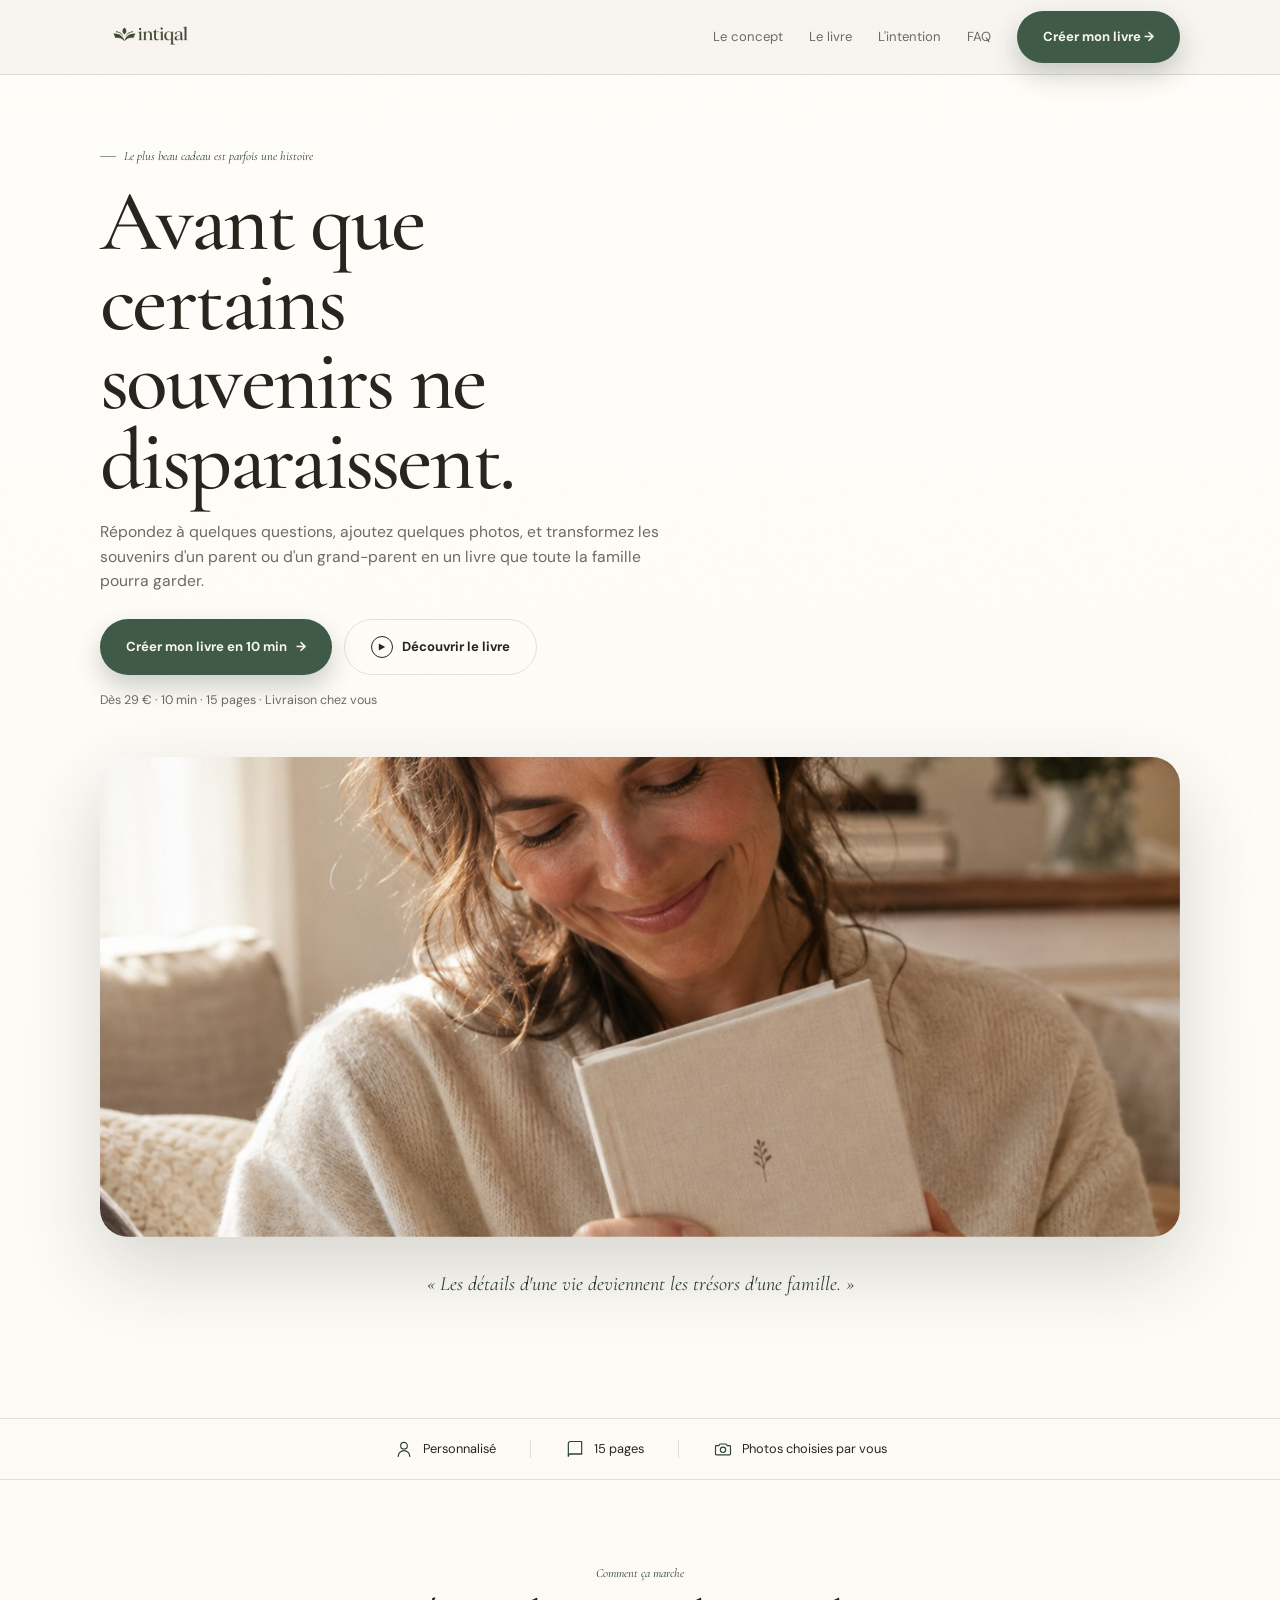
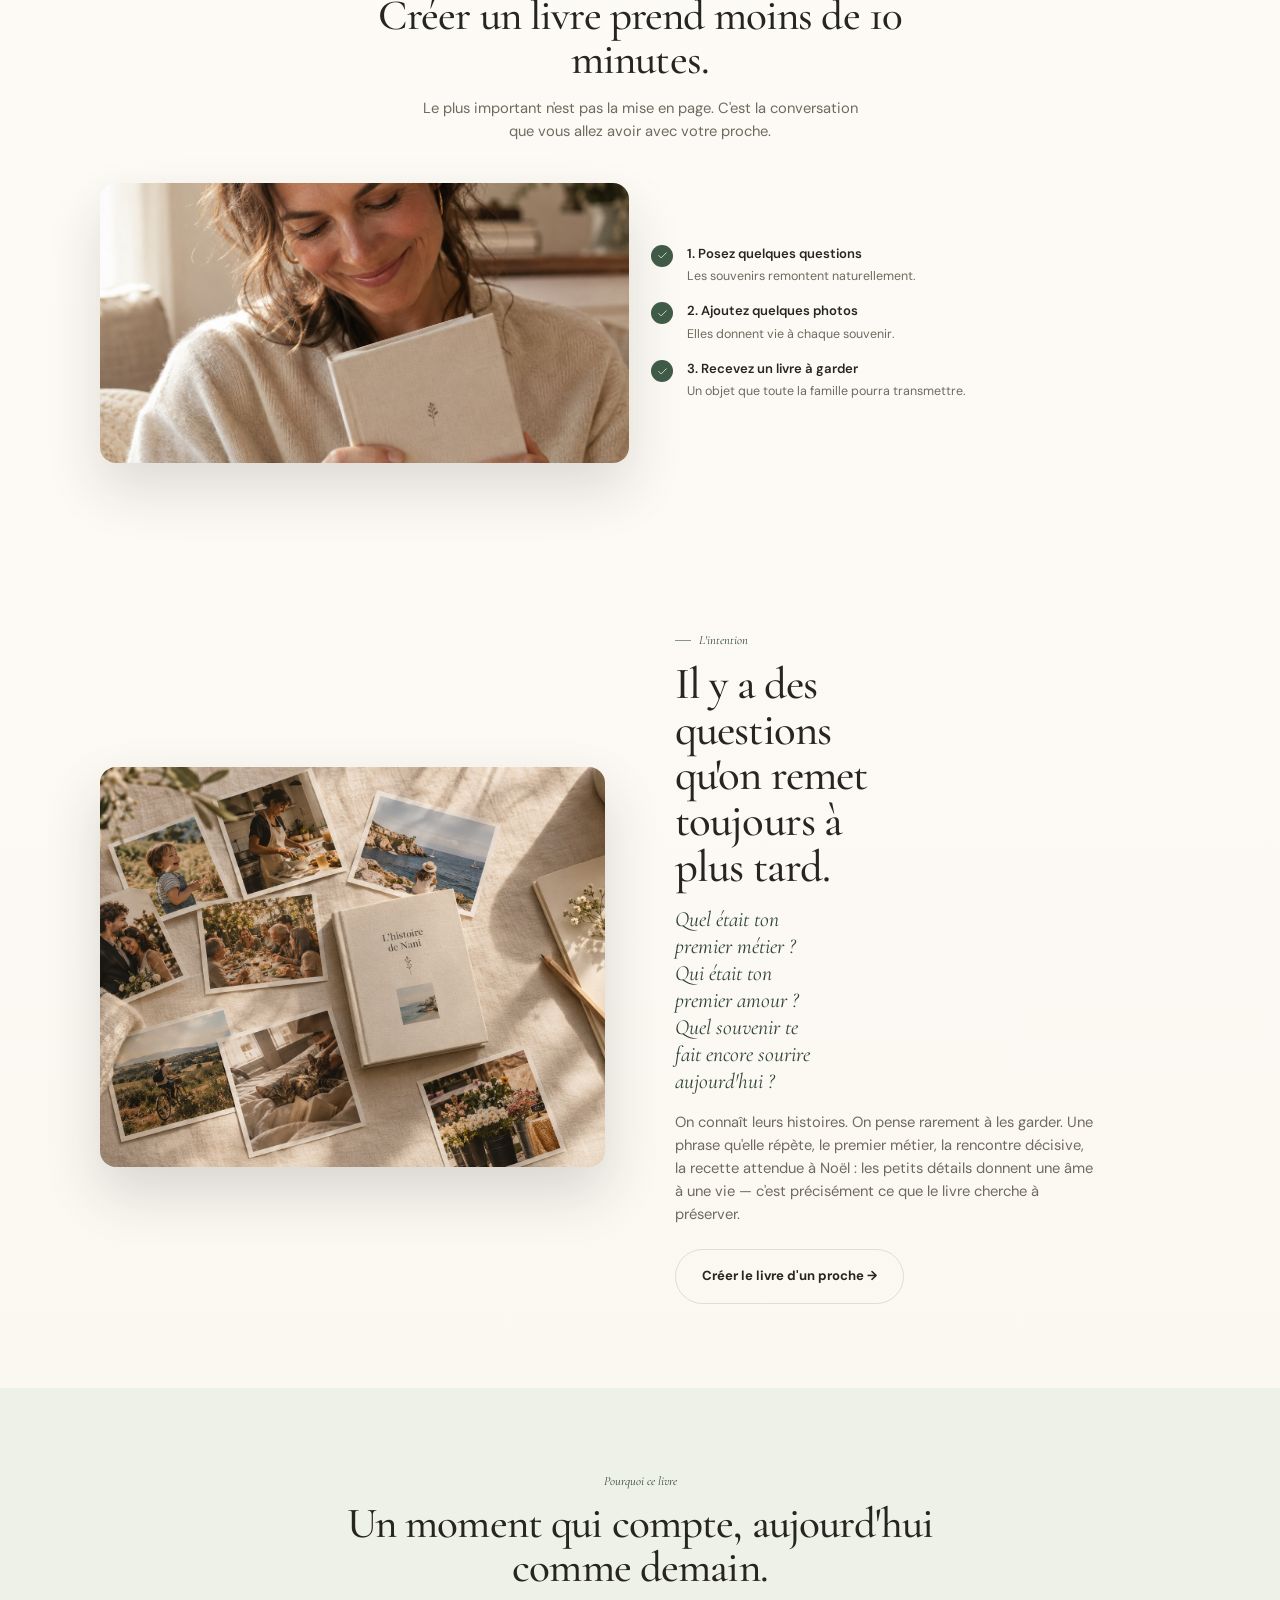
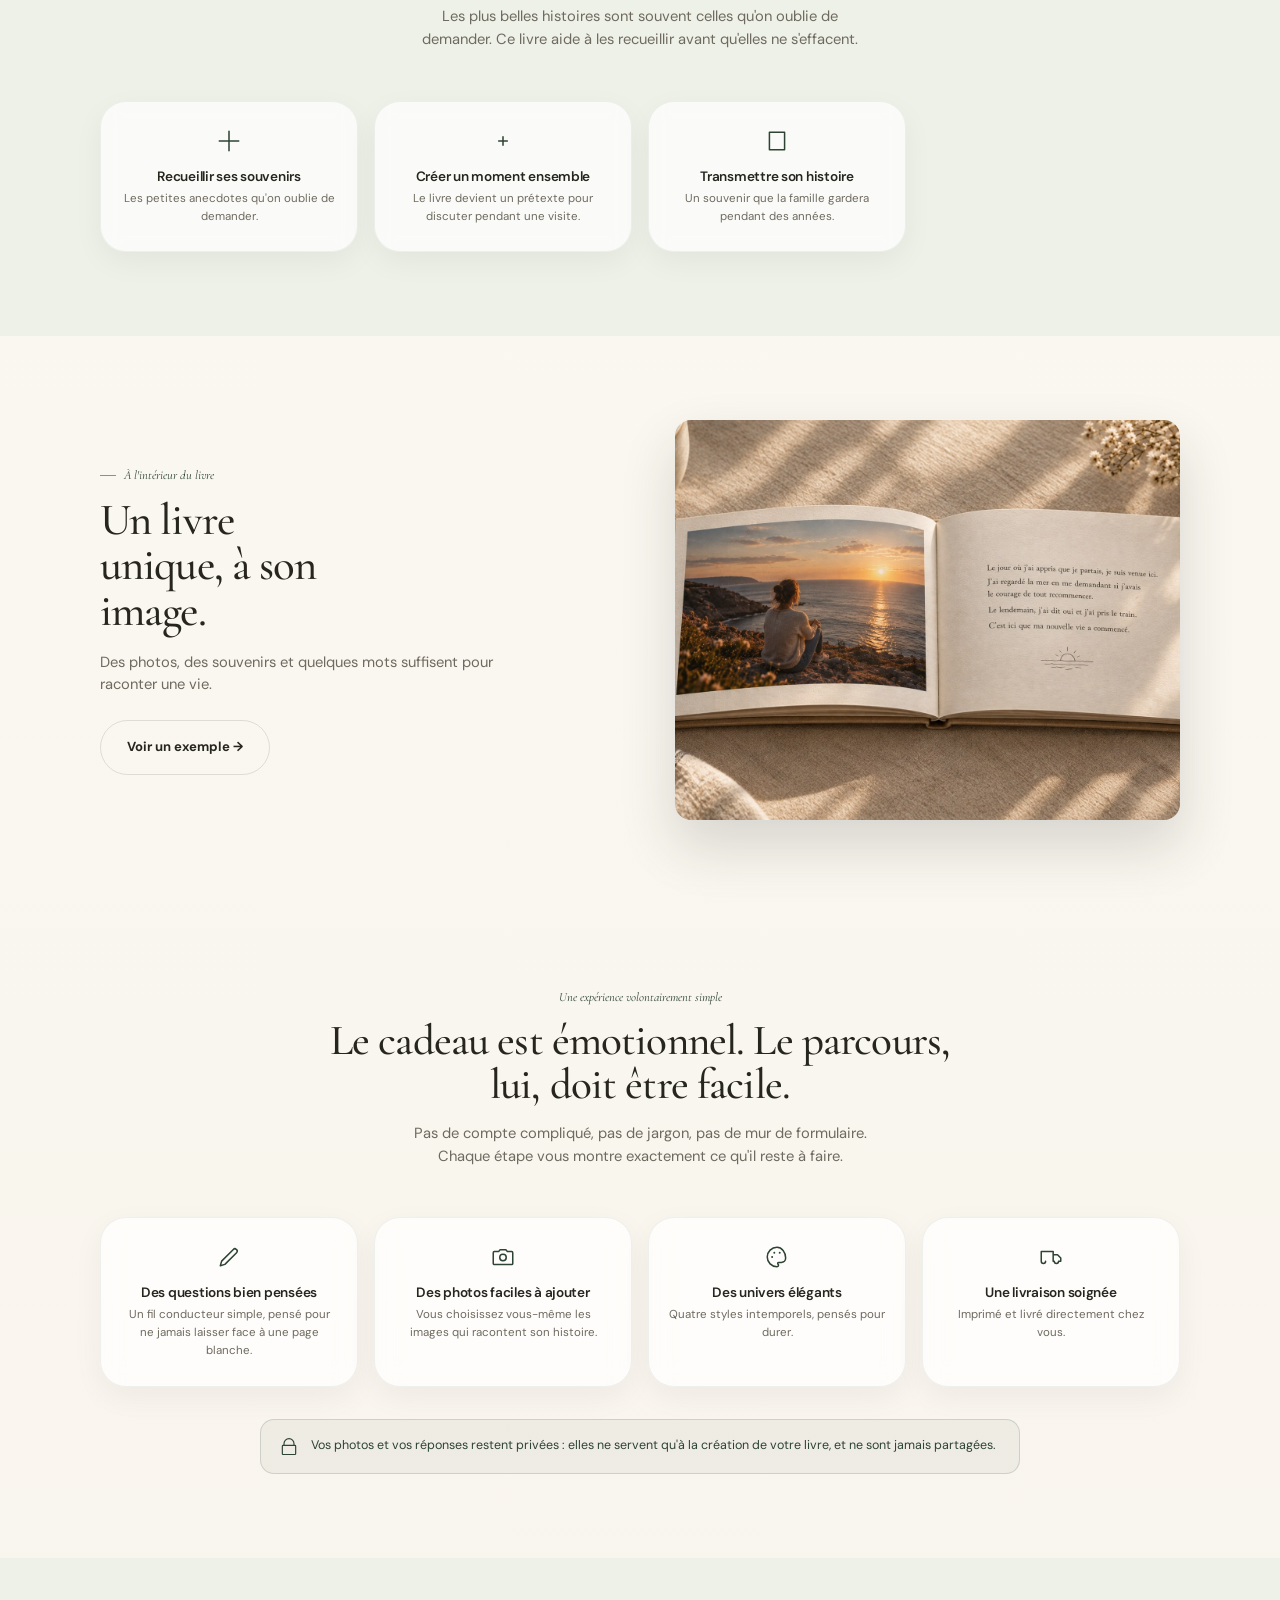
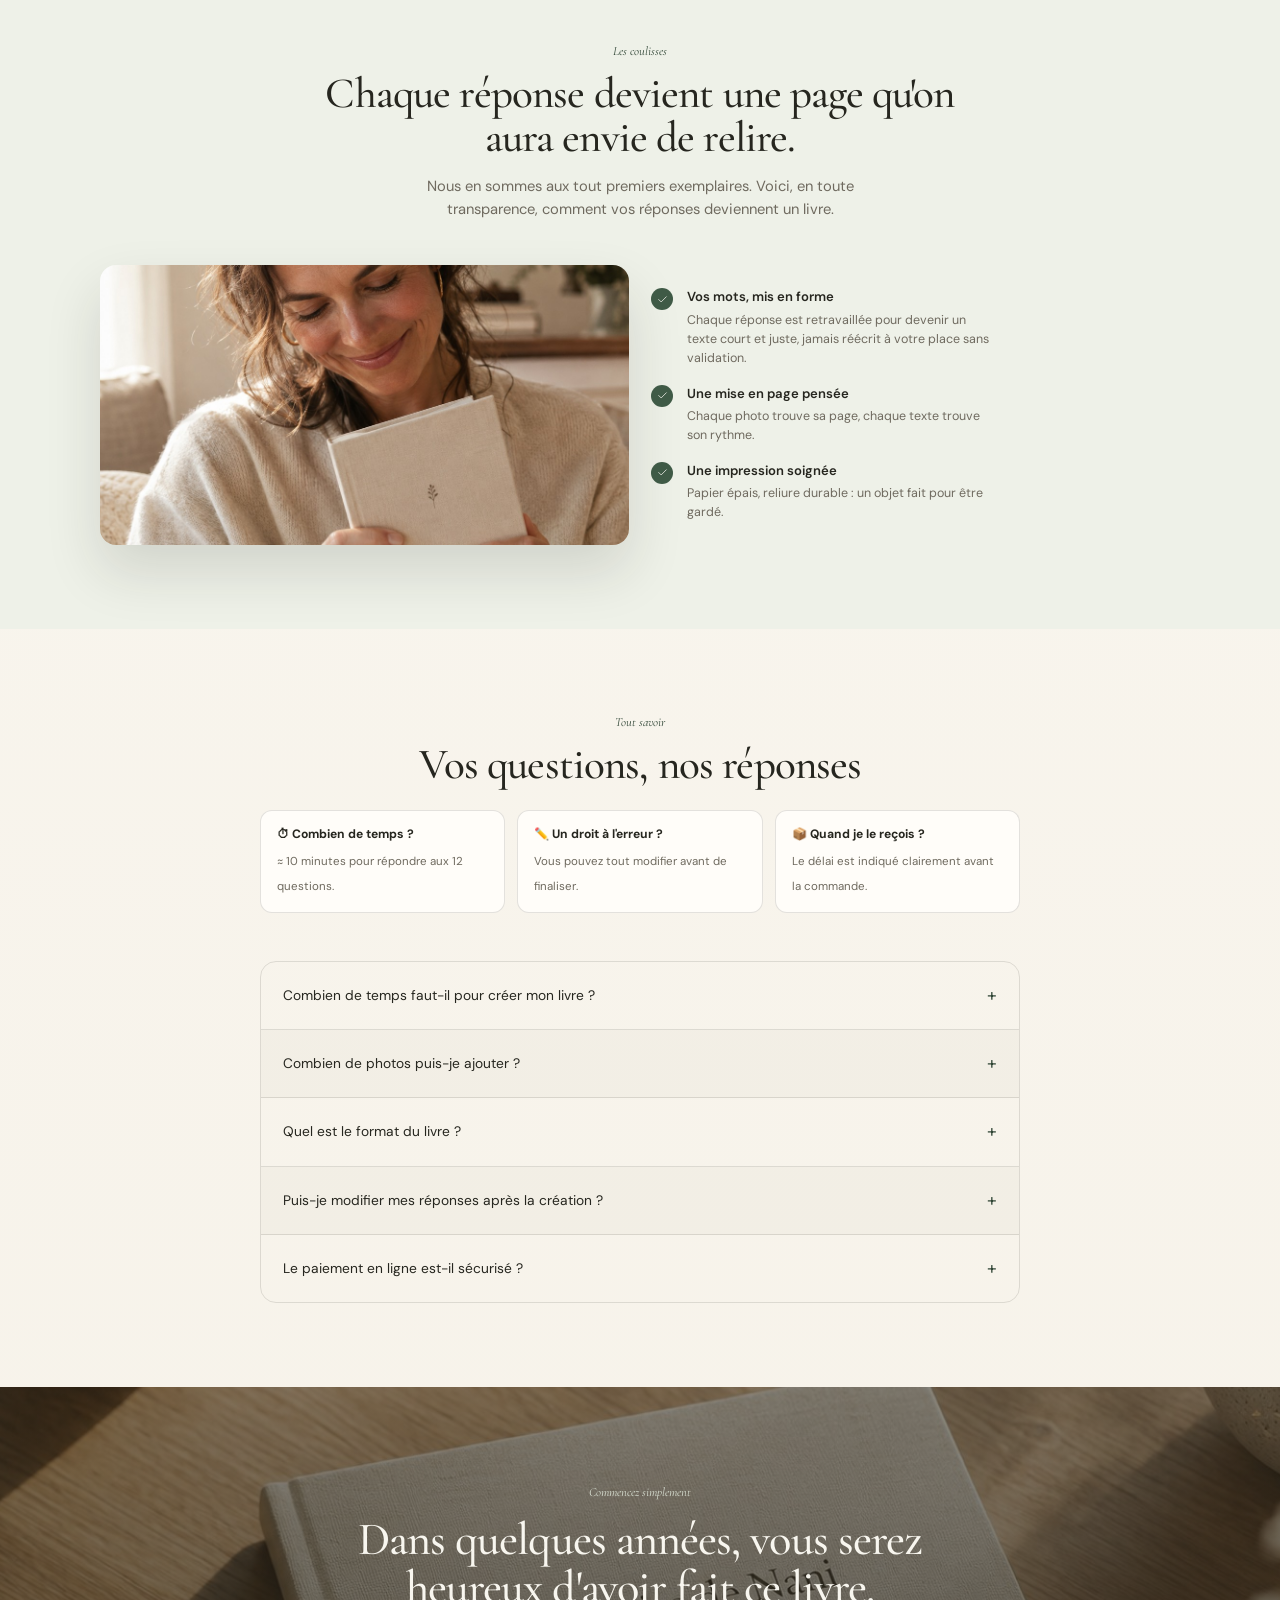
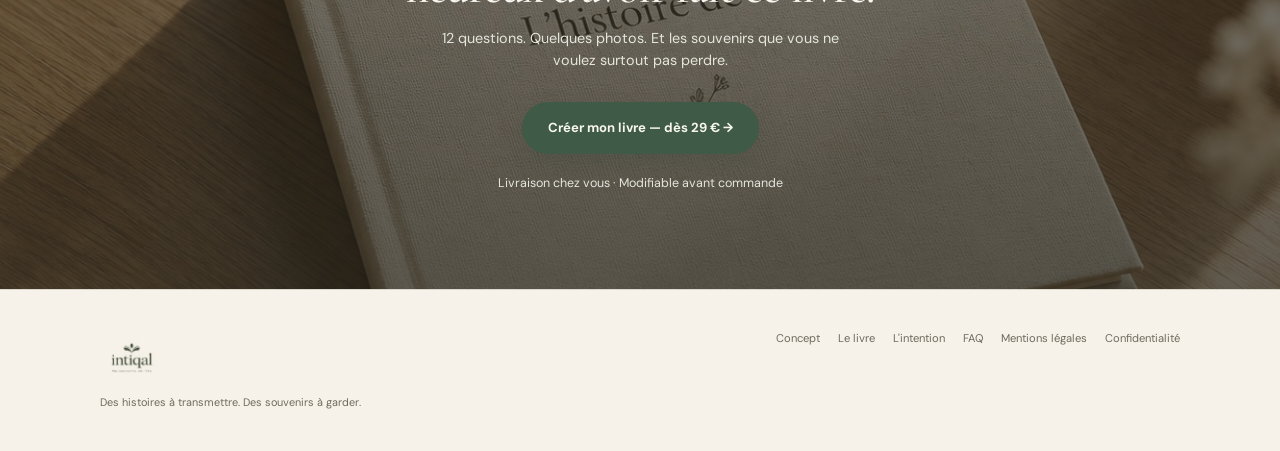
==== index.html @ 47466752 "Add files via upload" ====
<!doctype html>
<html lang="fr">
<head>
<meta charset="utf-8">
<meta name="viewport" content="width=device-width,initial-scale=1">
<meta name="description" content="Souvenirs à partager — transformez les souvenirs d'une personne chère en un beau livre personnel.">
<title>Intiqal — Offrez un livre de souvenirs</title>
<link rel="preconnect" href="https://fonts.googleapis.com"><link rel="preconnect" href="https://fonts.gstatic.com" crossorigin>
<link href="https://fonts.googleapis.com/css2?family=Cormorant+Garamond:wght@400;500;600;700&family=DM+Sans:wght@400;500;600;700&display=swap" rel="stylesheet">
<style>
:root{
  --paper:#F8F5EF;--paper2:#FFFDF9;
  --ink:#26261f;--muted:#6f6a5f;
  --line:rgba(38,38,31,.13);
  --green:#3F5A46;--green-dark:#2D4333;
  --sage:#eef1e8;--sage-line:rgba(65,83,62,.18);
  --clay:#c98a68;
  --serif:"Cormorant Garamond",Georgia,serif;
  --sans:"DM Sans",Arial,sans-serif;
  --ease:cubic-bezier(.2,.8,.2,1);
}
*{box-sizing:border-box}
html{scroll-behavior:smooth}
body{margin:0;background:linear-gradient(180deg,#FFFDF9 0%,#F6F2E9 100%);color:var(--ink);font-family:var(--sans);line-height:1.55;-webkit-font-smoothing:antialiased}
body:before{content:"";position:fixed;inset:0;pointer-events:none;opacity:.22;z-index:999;mix-blend-mode:multiply;
  background-image:url("data:image/svg+xml,%3Csvg xmlns='http://www.w3.org/2000/svg' width='140' height='140' viewBox='0 0 140 140'%3E%3Cfilter id='n'%3E%3CfeTurbulence type='fractalNoise' baseFrequency='.9' numOctaves='3' stitchTiles='stitch'/%3E%3C/filter%3E%3Crect width='100%25' height='100%25' filter='url(%23n)' opacity='.05'/%3E%3C/svg%3E");}
a{text-decoration:none;color:inherit}
button{font:inherit;cursor:pointer}
h1,h2,h3,h4,p{margin:0}
h1,h2,h3,h4{font-family:var(--serif);font-weight:500;line-height:1.02;letter-spacing:-.02em;color:var(--ink)}
svg.icon{width:20px;height:20px;stroke:currentColor;fill:none;stroke-width:1.4;stroke-linecap:round;stroke-linejoin:round;display:block}
.wrap{width:min(1080px,calc(100% - 44px));margin:auto}
.eyebrow{display:flex;align-items:center;gap:8px;font-size:.78rem;color:var(--green-dark);font-family:var(--serif);font-style:italic}
.eyebrow:before{content:"";width:16px;height:1px;background:var(--green-dark);opacity:.55}
.head{text-align:center;max-width:640px;margin:auto}
.head .eyebrow{justify-content:center}
.head .eyebrow:before{display:none}
.head h2{font-size:clamp(2rem,3.6vw,2.7rem);margin-top:10px}
.head p{color:var(--muted);font-size:.92rem;max-width:46ch;margin:16px auto 0}

.btn{display:inline-flex;align-items:center;gap:9px;border-radius:999px;padding:16px 26px;font-size:.82rem;font-weight:700;transition:transform .2s var(--ease),background .2s,box-shadow .2s;white-space:nowrap}
.btn.primary{background:var(--green);color:#f8f6ef;box-shadow:0 12px 26px rgba(48,63,46,.24)}
.btn.primary:hover{background:var(--green-dark);transform:translateY(-2px)}
.btn.ghost{border:1px solid var(--line);background:transparent;color:var(--ink)}
.btn.ghost:hover{background:rgba(38,38,31,.04);transform:translateY(-2px)}
.play-dot{width:22px;height:22px;border-radius:50%;border:1px solid var(--ink);display:grid;place-items:center;flex-shrink:0}
.play-dot svg{width:8px;height:8px;stroke:none;fill:var(--ink)}

header{backdrop-filter:blur(14px);position:sticky;top:0;z-index:50;background:rgba(247,243,238,.86);backdrop-filter:blur(18px);border-bottom:1px solid var(--line)}
.nav{height:74px;display:flex;align-items:center;justify-content:space-between}
.brand{display:flex;align-items:center;gap:9px}
.brand-logo{height:46px;width:auto;display:block}
nav.links{display:flex;align-items:center;gap:26px;font-size:.82rem;color:var(--muted)}
nav.links a:not(.btn):hover{color:var(--ink)}
.nav-mobile{display:none;border:0;background:none;padding:6px;color:var(--ink);cursor:pointer}
.mobile-menu{display:none;flex-direction:column;gap:2px;padding:8px 0 18px;border-top:1px solid var(--line)}
.mobile-menu a{padding:12px 4px;font-size:.9rem;color:var(--ink)}
.mobile-menu a.btn{margin-top:10px;justify-content:center}
.mobile-menu.open{display:flex}

.hero{padding:72px 0}
.hero-copy{max-width:640px}
.hero-copy .eyebrow{margin-bottom:16px}
.hero h1{font-size:clamp(2.8rem,7vw,5.4rem);line-height:.92;letter-spacing:-.03em;max-width:11ch;margin-bottom:20px}
.hero-copy>p{color:var(--muted);font-size:.98rem;max-width:560px}
.hero-actions{display:flex;gap:12px;flex-wrap:wrap;margin-top:26px}
.price-note{margin-top:16px;font-size:.78rem;color:var(--muted)}
.hero-photo{margin-top:46px;position:relative;border-radius:28px;overflow:hidden;box-shadow:0 30px 80px rgba(38,38,31,.18)}
.hero-photo img{width:100%;height:clamp(280px,46vw,480px);object-fit:cover;display:block;transform:scale(1.06);animation:heroZoom 1.6s var(--ease) forwards}
@keyframes heroZoom{from{transform:scale(1.06);filter:saturate(.9)}to{transform:scale(1);filter:saturate(1)}}
@media(prefers-reduced-motion:reduce){.hero-photo img{animation:none;transform:none}}
.hero-quote{font-family:var(--serif);font-style:italic;font-size:1.25rem;color:var(--green-dark);text-align:center;max-width:520px;margin:34px auto 0;line-height:1.35}

.trust{border-top:1px solid var(--line);border-bottom:1px solid var(--line);margin-top:48px}
.trust-in{display:flex;justify-content:center;align-items:center;gap:34px;flex-wrap:wrap;padding:20px 0;font-size:.8rem;color:var(--ink)}
.trust-item{display:flex;align-items:center;gap:9px}
.trust-item svg{color:var(--green-dark)}
.trust-div{width:1px;height:18px;background:var(--line)}

.section{padding:84px 0}
.section.tint{background:var(--sage)}

.steps{margin-top:40px}
.step-time{display:inline-block;margin-top:2px;font-size:.68rem;color:var(--green-dark);background:rgba(65,83,62,.08);border-radius:999px;padding:3px 10px}
.step-row{display:flex;justify-content:space-between;align-items:center;max-width:640px;margin:0 auto;gap:10px}
.step-node{display:flex;align-items:center;gap:9px}
.step-num{width:38px;height:38px;border-radius:50%;background:var(--paper2);border:1px solid var(--line);display:grid;place-items:center;font-family:var(--serif);font-size:.95rem;color:var(--green-dark)}
.step-chevron{color:var(--muted);opacity:.6}
.step-grid{margin-top:38px;display:grid;grid-template-columns:repeat(4,1fr);gap:22px;text-align:center}
.step-grid h3{font-size:1.15rem;margin-bottom:8px}
.step-grid p{font-size:.78rem;color:var(--muted);max-width:28ch;margin:auto}

.split{display:grid;grid-template-columns:1fr 1fr;gap:70px;align-items:center}
.split .art{order:2}
.split .copy{order:1}
.split.reverse .art{order:1}
.split.reverse .copy{order:2}
.split-copy h2{font-size:clamp(2rem,3.8vw,2.8rem);max-width:11ch;margin:12px 0 16px}
.quote{font-family:var(--serif);font-style:italic;font-size:1.35rem;color:var(--green-dark);max-width:16ch;margin-bottom:16px;line-height:1.25}
.split-copy>p{color:var(--muted);font-size:.92rem;max-width:42ch;margin-bottom:24px}
.benefits{display:grid;gap:15px;margin-bottom:28px}
.benefit{display:grid;grid-template-columns:24px 1fr;gap:12px;align-items:start}
.benefit i.check{width:22px;height:22px;border-radius:50%;background:var(--green);color:#f8f6ef;display:grid;place-items:center;margin-top:1px}
.benefit strong{display:block;font-size:.82rem;font-weight:600}
.benefit span{display:block;color:var(--muted);font-size:.78rem;margin-top:3px;max-width:38ch}
.art-frame{position:relative}
.art-frame img{display:block;width:100%;height:400px;object-fit:cover;border-radius:16px;box-shadow:0 26px 55px rgba(38,38,31,.16)}
.art-note{position:absolute;left:18px;bottom:-18px;background:var(--paper2);border:1px solid var(--line);border-radius:12px;padding:12px 16px;box-shadow:0 14px 28px rgba(38,38,31,.12)}
.art-note strong{display:block;font-family:var(--serif);font-size:1.2rem;line-height:1}
.art-note span{font-size:.62rem;color:var(--muted)}

.tags-block{order:3;margin-top:44px;padding-top:36px;border-top:1px solid var(--line)}
.tags-block strong{display:block;font-size:.82rem;margin-bottom:16px}
.tags{display:flex;gap:10px;flex-wrap:wrap}
.tag{border:1px solid var(--line);border-radius:999px;padding:9px 18px;font-size:.76rem;color:var(--ink);background:var(--paper2);transition:border-color .2s,color .2s}
.tag:hover{border-color:var(--green);color:var(--green-dark)}

.who-grid{margin-top:44px;display:grid;grid-template-columns:repeat(4,1fr);gap:16px}
.who{border:1px solid var(--line);border-radius:16px;padding:24px 20px;background:var(--paper2)}
.who strong{display:block;font-family:var(--serif);font-size:1.25rem;margin-bottom:8px;color:var(--green-dark)}
.who span{display:block;font-size:.78rem;color:var(--muted)}

.quote-strip{margin-top:44px;display:grid;grid-template-columns:repeat(2,1fr);gap:18px}
.quote-card{border:1px solid var(--line);border-radius:16px;padding:24px;background:var(--paper2)}
.quote-card .stars{color:var(--clay);font-size:.85rem;letter-spacing:2px;margin-bottom:12px}
.quote-card p{font-family:var(--serif);font-size:1.1rem;font-style:italic;color:var(--ink);line-height:1.4;margin-bottom:14px}
.quote-card .who-said{font-size:.74rem;color:var(--muted)}
.process-frame{margin-top:44px;display:grid;grid-template-columns:1fr 1fr;gap:22px;align-items:center}
.process-frame img{width:100%;height:280px;object-fit:cover;border-radius:16px;box-shadow:0 26px 55px rgba(38,38,31,.14)}

.quick-faq{max-width:760px;margin:24px auto 0;display:grid;grid-template-columns:repeat(3,1fr);gap:12px}
.quick-faq div{background:var(--paper2);border:1px solid var(--line);border-radius:12px;padding:14px 16px}
.quick-faq strong{display:block;font-size:.76rem;margin-bottom:4px}
.quick-faq span{font-size:.72rem;color:var(--muted)}
@media(max-width:860px){.who-grid{grid-template-columns:1fr 1fr}.quote-strip{grid-template-columns:1fr}.process-frame{grid-template-columns:1fr}}
:focus-visible{outline:2px solid var(--green-dark);outline-offset:2px}

.cards{margin-top:50px;display:grid;grid-template-columns:repeat(4,1fr);gap:16px}
.card{border:1px solid rgba(63,90,70,.08);border-radius:26px;padding:26px 20px;text-align:center;background:rgba(255,255,255,.72);backdrop-filter:blur(10px);box-shadow:0 10px 30px rgba(0,0,0,.05);transition:transform .2s var(--ease),box-shadow .2s,border-color .2s}
.card:hover{transform:translateY(-4px);box-shadow:0 16px 32px rgba(38,38,31,.1);border-color:var(--sage-line)}
.card svg{margin:0 auto 16px;color:var(--green-dark);width:26px;height:26px}
.card h3{font-family:var(--sans);font-weight:600;font-size:.85rem;margin-bottom:6px}
.card p{font-size:.72rem;color:var(--muted)}

.notice{max-width:760px;margin:32px auto 0;display:flex;gap:12px;align-items:flex-start;background:rgba(65,83,62,.06);border:1px solid var(--sage-line);border-radius:14px;padding:16px 18px;color:var(--green-dark)}
.notice svg{color:var(--green-dark);margin-top:1px}
.notice span{font-size:.78rem;line-height:1.5}
.example-frame{margin-top:44px;border-radius:18px;overflow:hidden;box-shadow:0 26px 55px rgba(38,38,31,.14)}
.example-frame img{display:block;width:100%;height:clamp(230px,30vw,340px);object-fit:cover}
.faq{max-width:760px;margin:48px auto 0;border-radius:16px;overflow:hidden;border:1px solid var(--line)}
.faq-item{border-bottom:1px solid var(--line)}
.faq-item:nth-child(even){background:rgba(38,38,31,.025)}
.faq-item:last-child{border-bottom:0}
.faq-q{width:100%;border:0;background:none;padding:20px 22px;display:flex;justify-content:space-between;align-items:center;text-align:left;font-size:.86rem;color:var(--ink)}
.faq-q span{font-size:1.1rem;color:var(--green-dark);transition:.2s;flex-shrink:0;margin-left:14px}
.faq-item.open .faq-q span{transform:rotate(45deg)}
.faq-a{max-height:0;overflow:hidden;transition:max-height .28s}
.faq-a p{color:var(--muted);font-size:.8rem;padding:0 22px 20px}

.cta{position:relative;padding:96px 0;text-align:center;overflow:hidden;color:#f8f6ef}
.cta .price-note{color:#e4e6dd;justify-content:center;display:flex;margin-top:20px}
.cta-bg{position:absolute;inset:0;object-fit:cover;width:100%;height:100%}
.cta:after{content:"";position:absolute;inset:0;background:linear-gradient(180deg,rgba(38,38,31,.55),rgba(38,38,31,.72))}
.cta .wrap{position:relative;z-index:2}
.cta .eyebrow{justify-content:center;color:#d9e0d3}
.cta .eyebrow:before{display:none}
.cta h2{font-size:clamp(1.9rem,4.4vw,2.9rem);max-width:640px;margin:14px auto 16px;color:#f8f6ef}
.cta-lead{color:#e4e6dd;font-size:.9rem;max-width:440px;margin:0 auto 30px}

footer{padding:40px 0;border-top:1px solid var(--line)}
.foot{display:flex;justify-content:space-between;gap:30px;flex-wrap:wrap}
.foot .brand-logo{height:56px;width:auto;display:block}
.copyright{font-size:.68rem;color:var(--muted);margin-top:8px}
.foot-links{display:flex;gap:18px;flex-wrap:wrap;color:var(--muted);font-size:.7rem}

@media(max-width:860px){
  .split,.split.reverse{grid-template-columns:1fr;gap:36px}
  .split .art,.split.reverse .art{order:1}
  .split .copy,.split.reverse .copy{order:2}
  nav.links{display:none}
  .nav-mobile{display:inline-flex}
  .step-grid{grid-template-columns:1fr 1fr;gap:28px 16px;text-align:left}
  .step-row{max-width:100%}
  .cards{grid-template-columns:1fr 1fr}
}
@media(max-width:560px){
  .wrap{width:calc(100% - 30px)}
  .section{padding:52px 0}
  .hero{padding:30px 0 0}
  .trust-in{gap:12px;padding:14px 0}
  .trust-item{font-size:.68rem;gap:6px}
  .step-row{max-width:100%}
  .step-num{width:32px;height:32px;font-size:.82rem}
  .art-frame img{height:280px}
  .polaroids{height:300px}
  .cards{grid-template-columns:1fr 1fr}
  .cta{padding:64px 0}
  .who-grid{grid-template-columns:1fr 1fr}
  .quick-faq{grid-template-columns:1fr}
}
</style>
</head>
<body>
<header><div class="wrap nav">
<a class="brand" href="#"><img class="brand-logo" src="assets/logo-mark.png" alt="intiqal"></a>
<nav class="links"><a href="#concept">Le concept</a><a href="#livre">Le livre</a><a href="#histoire">L'intention</a><a href="#faq">FAQ</a><a class="btn primary" href="creer.html">Créer mon livre →</a></nav>
<button class="nav-mobile" id="menuBtn" aria-label="Ouvrir le menu" aria-expanded="false"><svg class="icon" viewBox="0 0 24 24"><path d="M3 6h18M3 12h18M3 18h18"/></svg></button></div>
<div class="mobile-menu" id="mobileMenu"><a href="#concept">Le concept</a><a href="#livre">Le livre</a><a href="#histoire">L'intention</a><a href="#faq">FAQ</a><a class="btn primary" href="creer.html">Créer mon livre →</a></div>
</header>

<main>
<section class="hero"><div class="wrap">
  <div class="hero-copy">
    <div class="eyebrow">Le plus beau cadeau est parfois une histoire</div>
    <h1>Avant que certains souvenirs ne disparaissent.</h1>
    <p>Répondez à quelques questions, ajoutez quelques photos, et transformez les souvenirs d'un parent ou d'un grand-parent en un livre que toute la famille pourra garder.</p>
    <div class="hero-actions">
      <a class="btn primary" href="creer.html">Créer mon livre en 10 min <span>→</span></a>
      <a class="btn ghost" href="#livre"><span class="play-dot"><svg viewBox="0 0 10 10"><path d="M1 0.5v9l8-4.5z"/></svg></span>Découvrir le livre</a>
    </div>
    <div class="price-note">Dès 29 € · 10 min · 15 pages · Livraison chez vous</div>
  </div>
  <div class="hero-photo"><img src="assets/hero.jpg" alt="Double page ouverte d'un livre souvenir : une photo et le texte qui l'accompagne"></div>
  <div class="hero-quote">« Les détails d'une vie deviennent les trésors d'une famille. »</div>
</div></section>

<div class="trust"><div class="wrap trust-in">
  <div class="trust-item"><svg class="icon" viewBox="0 0 24 24"><path d="M12 12a4 4 0 1 0 0-8 4 4 0 0 0 0 8Zm-7 9c0-3.9 3.1-7 7-7s7 3.1 7 7"/></svg><span class="label">Personnalisé</span></div>
  <div class="trust-div"></div>
  <div class="trust-item"><svg class="icon" viewBox="0 0 24 24"><path d="M4 5.5A2.5 2.5 0 0 1 6.5 3H20v15H6.5A2.5 2.5 0 0 0 4 20.5v-15Z"/><path d="M4 20.5A2.5 2.5 0 0 1 6.5 18H20"/></svg><span class="label">15 pages</span></div>
  <div class="trust-div"></div>
  <div class="trust-item"><svg class="icon" viewBox="0 0 24 24"><path d="M4 8h3l1.5-2h7L17 8h3a1 1 0 0 1 1 1v9a1 1 0 0 1-1 1H4a1 1 0 0 1-1-1V9a1 1 0 0 1 1-1Z"/><circle cx="12" cy="13" r="3.2"/></svg><span class="label">Photos choisies par vous</span></div>
</div></div>


<section class="section" id="concept">
<div class="wrap">
  <div class="head">
    <div class="eyebrow">Comment ça marche</div>
    <h2>Créer un livre prend moins de 10 minutes.</h2>
    <p>Le plus important n'est pas la mise en page. C'est la conversation que vous allez avoir avec votre proche.</p>
  </div>

  <div class="process-frame" style="margin-top:40px">
    <img src="assets/hero.jpg" alt="Un proche partage un moment avec une personne âgée autour d'un livre souvenir">
    <div class="benefits" style="margin-bottom:0">
      <div class="benefit">
        <i class="check"><svg class="icon" viewBox="0 0 24 24" style="width:13px;height:13px"><path d="M5 12l4.5 4.5L19 7"/></svg></i>
        <div><strong>1. Posez quelques questions</strong><span>Les souvenirs remontent naturellement.</span></div>
      </div>

      <div class="benefit">
        <i class="check"><svg class="icon" viewBox="0 0 24 24" style="width:13px;height:13px"><path d="M5 12l4.5 4.5L19 7"/></svg></i>
        <div><strong>2. Ajoutez quelques photos</strong><span>Elles donnent vie à chaque souvenir.</span></div>
      </div>

      <div class="benefit">
        <i class="check"><svg class="icon" viewBox="0 0 24 24" style="width:13px;height:13px"><path d="M5 12l4.5 4.5L19 7"/></svg></i>
        <div><strong>3. Recevez un livre à garder</strong><span>Un objet que toute la famille pourra transmettre.</span></div>
      </div>
    </div>
  </div>
</div>
</section>




<section class="section" id="histoire"><div class="wrap split reverse">
  <div class="art">
    <div class="art-frame"><img src="assets/intention-flatlay.jpg" alt="Le livre souvenir entouré de photos de famille imprimées, sur un plaid en lin"></div>
  </div>
  <div class="copy split-copy">
    <div class="eyebrow">L'intention</div>
    <h2>Il y a des questions qu'on remet toujours à plus tard.</h2>
    <div class="quote">Quel était ton premier métier ? Qui était ton premier amour ? Quel souvenir te fait encore sourire aujourd'hui ?</div>
    <p>On connaît leurs histoires. On pense rarement à les garder. Une phrase qu'elle répète, le premier métier, la rencontre décisive, la recette attendue à Noël : les petits détails donnent une âme à une vie — c'est précisément ce que le livre cherche à préserver.</p>
    <a class="btn ghost" href="creer.html">Créer le livre d'un proche →</a>
  </div>
  </div></section>


<section class="section tint" id="pourquoi">
<div class="wrap">
  <div class="head">
    <div class="eyebrow">Pourquoi ce livre</div>
    <h2>Un moment qui compte, aujourd'hui comme demain.</h2>
    <p>Les plus belles histoires sont souvent celles qu'on oublie de demander. Ce livre aide à les recueillir avant qu'elles ne s'effacent.</p>
  </div>

  <div class="cards">
    <div class="card">
      <svg class="icon" viewBox="0 0 24 24"><path d="M12 3v18M3 12h18"/></svg>
      <h3>Recueillir ses souvenirs</h3>
      <p>Les petites anecdotes qu'on oublie de demander.</p>
    </div>

    <div class="card">
      <svg class="icon" viewBox="0 0 24 24"><path d="M8 12h8M12 8v8"/></svg>
      <h3>Créer un moment ensemble</h3>
      <p>Le livre devient un prétexte pour discuter pendant une visite.</p>
    </div>

    <div class="card">
      <svg class="icon" viewBox="0 0 24 24"><path d="M5 4h14v16H5z"/></svg>
      <h3>Transmettre son histoire</h3>
      <p>Un souvenir que la famille gardera pendant des années.</p>
    </div>
  </div>
</div>
</section>



<section class="section" id="apercu-livre">
<div class="wrap split">
  <div class="copy split-copy">
    <div class="eyebrow">À l'intérieur du livre</div>
    <h2>Un livre unique, à son image.</h2>
    <p>Des photos, des souvenirs et quelques mots suffisent pour raconter une vie.</p>
    <a class="btn ghost" href="creer.html">Voir un exemple →</a>
  </div>

  <div class="art">
    <div class="art-frame">
      <img src="assets/book-spread.jpg" alt="Exemple de pages du livre">
    </div>
  </div>
</div>
</section>

<section class="section"><div class="wrap">
  <div class="head"><div class="eyebrow">Une expérience volontairement simple</div><h2>Le cadeau est émotionnel. Le parcours, lui, doit être facile.</h2><p>Pas de compte compliqué, pas de jargon, pas de mur de formulaire. Chaque étape vous montre exactement ce qu'il reste à faire.</p></div>
  <div class="cards">
    <div class="card"><svg class="icon" viewBox="0 0 24 24"><path d="M4 20l1.2-4.2L16 5a2 2 0 0 1 2.8 0l.2.2a2 2 0 0 1 0 2.8L8.2 18.8 4 20Z"/></svg><h3>Des questions bien pensées</h3><p>Un fil conducteur simple, pensé pour ne jamais laisser face à une page blanche.</p></div>
    <div class="card"><svg class="icon" viewBox="0 0 24 24"><path d="M4 7h4l1.4-1.8h5.2L16 7h4a1 1 0 0 1 1 1v10a1 1 0 0 1-1 1H4a1 1 0 0 1-1-1V8a1 1 0 0 1 1-1Z"/><circle cx="12" cy="12.5" r="3"/></svg><h3>Des photos faciles à ajouter</h3><p>Vous choisissez vous-même les images qui racontent son histoire.</p></div>
    <div class="card"><svg class="icon" viewBox="0 0 24 24"><path d="M12 3a9 9 0 1 0 0 18c1.4 0 1.9-1.4.9-2.4-.6-.6-.2-1.6.6-1.6H16a4 4 0 0 0 4-4c0-5.5-3.6-10-8-10Z"/><circle cx="7.5" cy="12" r=".9" fill="currentColor" stroke="none"/><circle cx="9.5" cy="8" r=".9" fill="currentColor" stroke="none"/><circle cx="14.5" cy="8" r=".9" fill="currentColor" stroke="none"/></svg><h3>Des univers élégants</h3><p>Quatre styles intemporels, pensés pour durer.</p></div>
    <div class="card"><svg class="icon" viewBox="0 0 24 24"><path d="M3 16V7h11v9M14 10h4l3 3v3h-2M3 16a2 2 0 1 0 4 0M15 16a2 2 0 1 0 4 0"/></svg><h3>Une livraison soignée</h3><p>Imprimé et livré directement chez vous.</p></div>
  </div>
  <!-- NOTE DEV : paiement, impression et livraison à connecter avant mise en production. Ne pas exposer ce statut aux visiteurs. -->
  <div class="notice"><svg class="icon" viewBox="0 0 24 24" style="flex-shrink:0"><path d="M6 10V8a6 6 0 1 1 12 0v2M5 10h14a1 1 0 0 1 1 1v9a1 1 0 0 1-1 1H5a1 1 0 0 1-1-1v-9a1 1 0 0 1 1-1Z"/></svg><span>Vos photos et vos réponses restent privées : elles ne servent qu'à la création de votre livre, et ne sont jamais partagées.</span></div>
</div></section>

<section class="section tint" id="coulisses"><div class="wrap">
  <div class="head"><div class="eyebrow">Les coulisses</div><h2>Chaque réponse devient une page qu'on aura envie de relire.</h2><p>Nous en sommes aux tout premiers exemplaires. Voici, en toute transparence, comment vos réponses deviennent un livre.</p></div>
  <div class="process-frame">
    <img src="assets/hero.jpg" alt="Une femme tient avec émotion le livre souvenir qu'elle vient de recevoir">
    <div>
      <div class="benefits" style="margin-bottom:0">
        <div class="benefit"><i class="check"><svg class="icon" viewBox="0 0 24 24" style="width:13px;height:13px"><path d="M5 12l4.5 4.5L19 7"/></svg></i><div><strong>Vos mots, mis en forme</strong><span>Chaque réponse est retravaillée pour devenir un texte court et juste, jamais réécrit à votre place sans validation.</span></div></div>
        <div class="benefit"><i class="check"><svg class="icon" viewBox="0 0 24 24" style="width:13px;height:13px"><path d="M5 12l4.5 4.5L19 7"/></svg></i><div><strong>Une mise en page pensée</strong><span>Chaque photo trouve sa page, chaque texte trouve son rythme.</span></div></div>
        <div class="benefit"><i class="check"><svg class="icon" viewBox="0 0 24 24" style="width:13px;height:13px"><path d="M5 12l4.5 4.5L19 7"/></svg></i><div><strong>Une impression soignée</strong><span>Papier épais, reliure durable : un objet fait pour être gardé.</span></div></div>
      </div>
    </div>
  </div>
</div></section>

<section class="section" id="faq"><div class="wrap">
  <div class="head"><div class="eyebrow">Tout savoir</div><h2>Vos questions, nos réponses</h2></div>
  <div class="quick-faq">
    <div><strong>⏱ Combien de temps ?</strong><span>≈ 10 minutes pour répondre aux 12 questions.</span></div>
    <div><strong>✏️ Un droit à l'erreur ?</strong><span>Vous pouvez tout modifier avant de finaliser.</span></div>
    <div><strong>📦 Quand je le reçois ?</strong><span>Le délai est indiqué clairement avant la commande.</span></div>
  </div>
  <div class="faq">
    <div class="faq-item"><button class="faq-q">Combien de temps faut-il pour créer mon livre ?<span>+</span></button><div class="faq-a"><p>Le parcours est conçu pour être rempli tranquillement en quelques minutes, avec 12 questions guidées et l'ajout des photos.</p></div></div>
    <div class="faq-item"><button class="faq-q">Combien de photos puis-je ajouter ?<span>+</span></button><div class="faq-a"><p>Entre 3 et 10 photos. Le nombre définitif pourra être ajusté selon le format d'impression retenu.</p></div></div>
    <div class="faq-item"><button class="faq-q">Quel est le format du livre ?<span>+</span></button><div class="faq-a"><p>Un livre relié de 15 pages, disponible en 4 univers visuels, pensé pour être feuilleté et gardé longtemps.</p></div></div>
    <div class="faq-item"><button class="faq-q">Puis-je modifier mes réponses après la création ?<span>+</span></button><div class="faq-a"><p>Oui, vous pouvez revenir sur vos réponses, vos photos et le style à tout moment avant de commander.</p></div></div>
    <div class="faq-item"><button class="faq-q">Le paiement en ligne est-il sécurisé ?<span>+</span></button><div class="faq-a"><p>Oui, le paiement est chiffré et proposé au moment de la commande, une fois votre livre finalisé et relu.</p></div></div>
  </div>
</div></section>

<section class="cta"><img class="cta-bg" src="assets/book-wide.jpg" alt=""><div class="wrap">
  <div class="eyebrow">Commencez simplement</div>
  <h2>Dans quelques années, vous serez heureux d'avoir fait ce livre.</h2>
  <p class="cta-lead">12 questions. Quelques photos. Et les souvenirs que vous ne voulez surtout pas perdre.</p>
  <a class="btn primary" href="creer.html">Créer mon livre — dès 29 € →</a>
  <div class="price-note">Livraison chez vous · Modifiable avant commande</div>
</div></section>
</main>

<footer><div class="wrap foot">
  <div><div class="brand"><img class="brand-logo" src="assets/logo.png" alt="intiqal — Vos souvenirs, en livre"></div><div class="copyright">Des histoires à transmettre. Des souvenirs à garder.</div></div>
  <div class="foot-links"><a href="#concept">Concept</a><a href="#livre">Le livre</a><a href="#histoire">L'intention</a><a href="#faq">FAQ</a><a href="#">Mentions légales</a><a href="#">Confidentialité</a></div>
</div></footer>

<script>
const menuBtn=document.getElementById("menuBtn"),mobileMenu=document.getElementById("mobileMenu");
menuBtn.addEventListener("click",()=>{const open=mobileMenu.classList.toggle("open");menuBtn.setAttribute("aria-expanded",open)});
mobileMenu.querySelectorAll("a").forEach(a=>a.addEventListener("click",()=>{mobileMenu.classList.remove("open");menuBtn.setAttribute("aria-expanded","false")}));
document.querySelectorAll(".faq-q").forEach(q=>q.addEventListener("click",()=>{
 const item=q.closest(".faq-item"), a=item.querySelector(".faq-a");
 document.querySelectorAll(".faq-item").forEach(x=>{if(x!==item){x.classList.remove("open");x.querySelector(".faq-a").style.maxHeight=null}});
 item.classList.toggle("open");a.style.maxHeight=item.classList.contains("open")?a.scrollHeight+"px":null;
}));
</script>
</body></html>
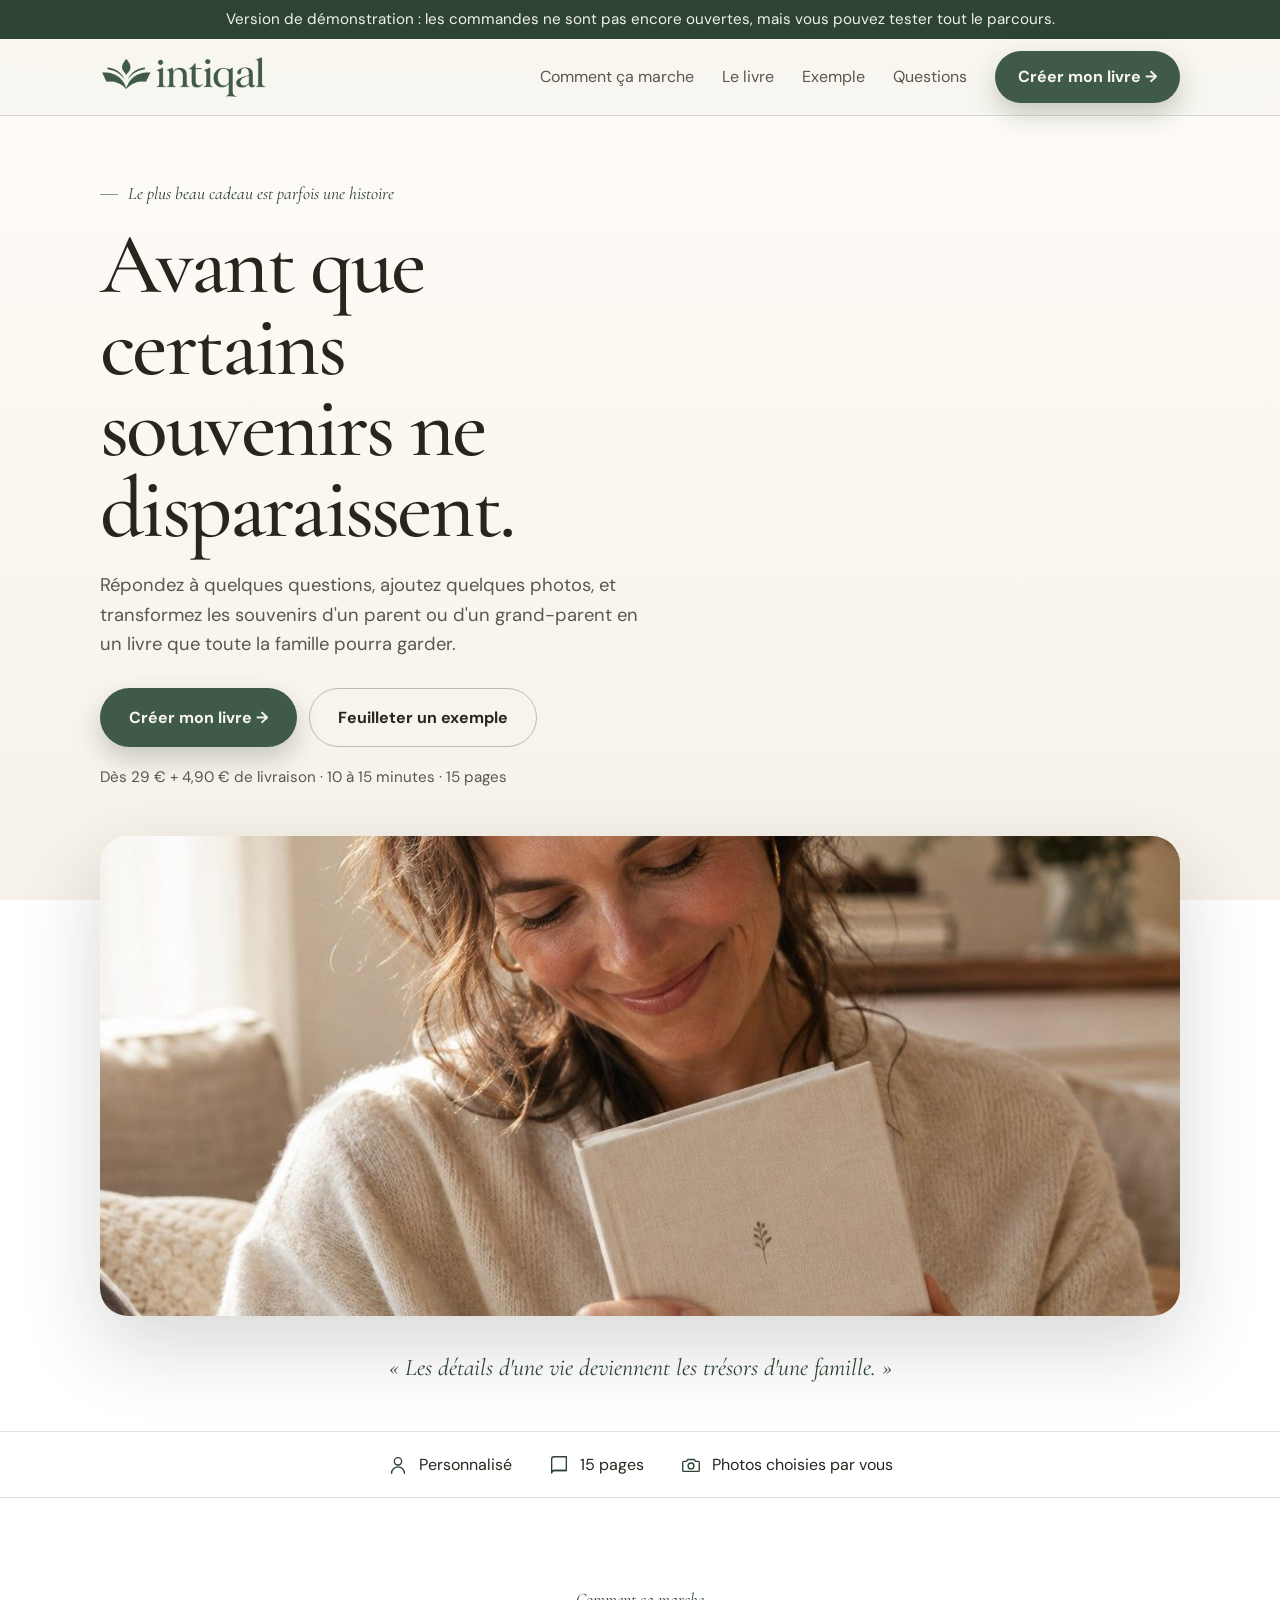
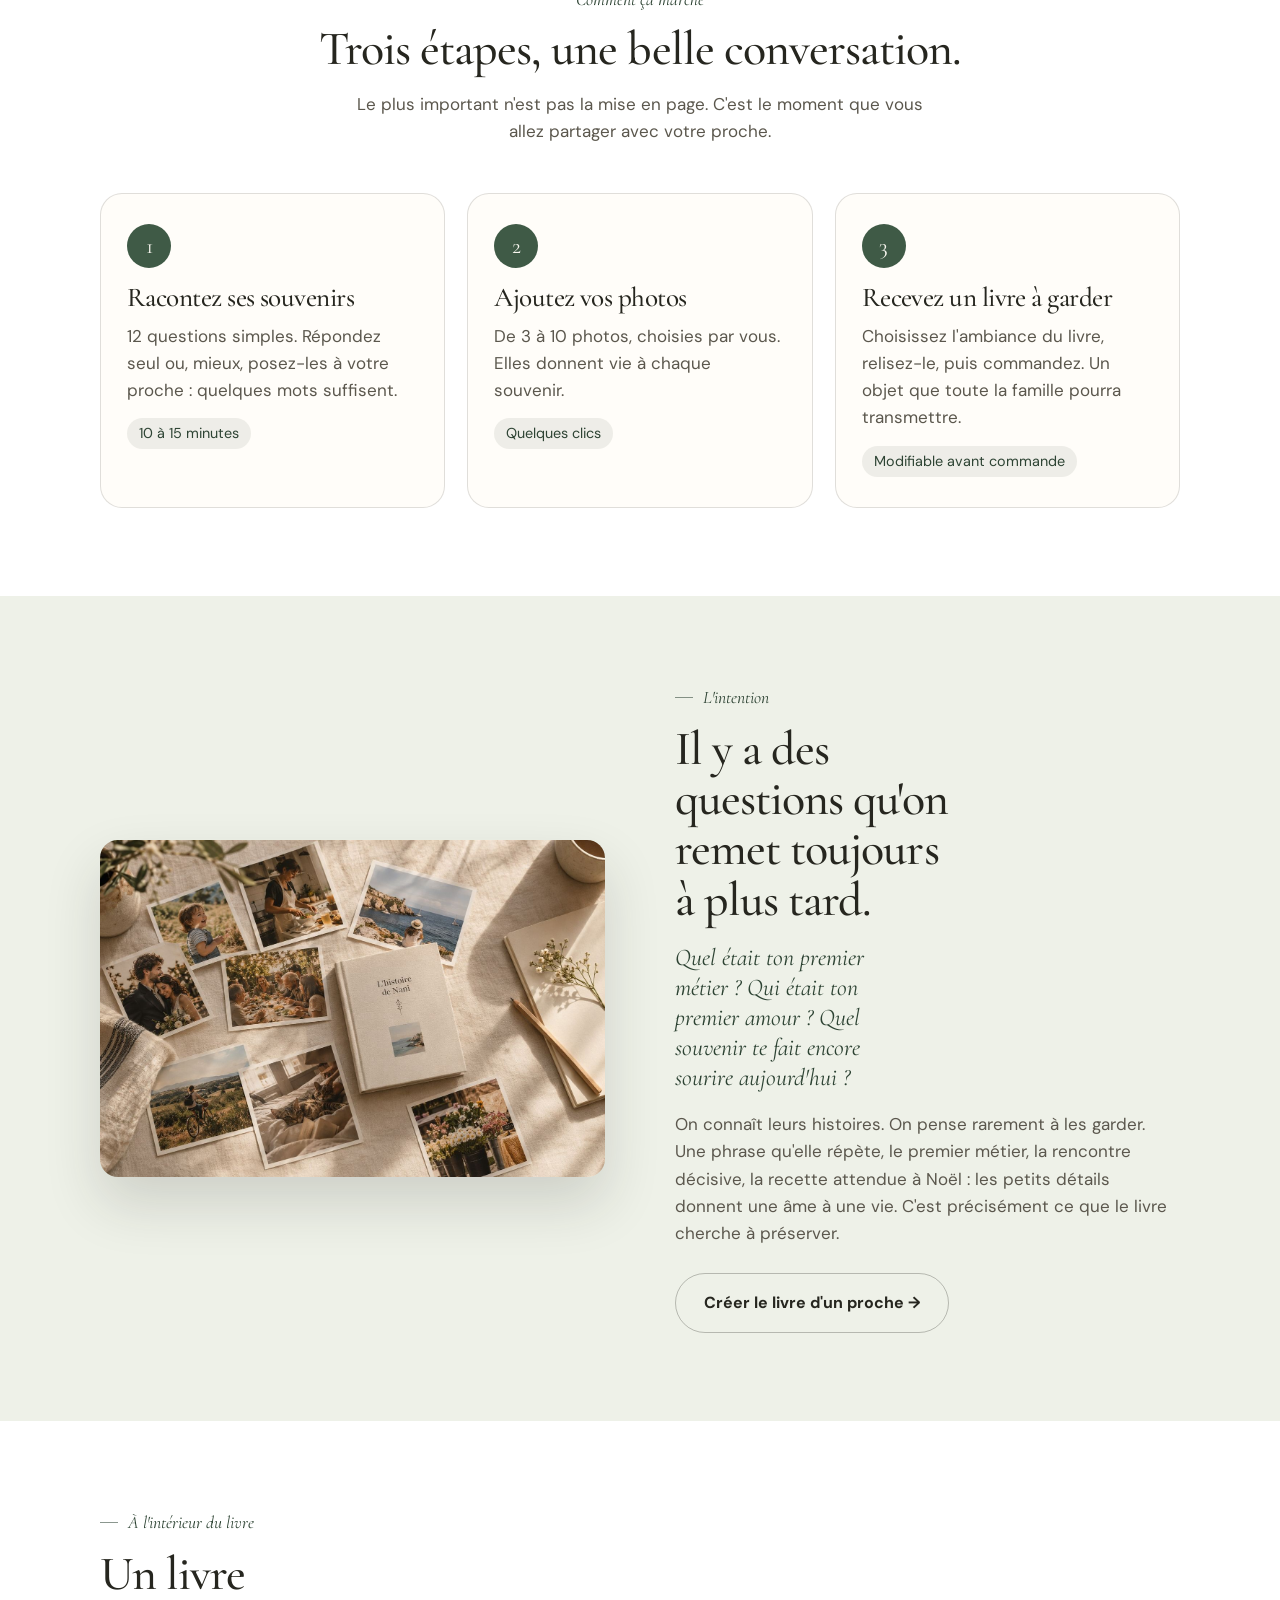
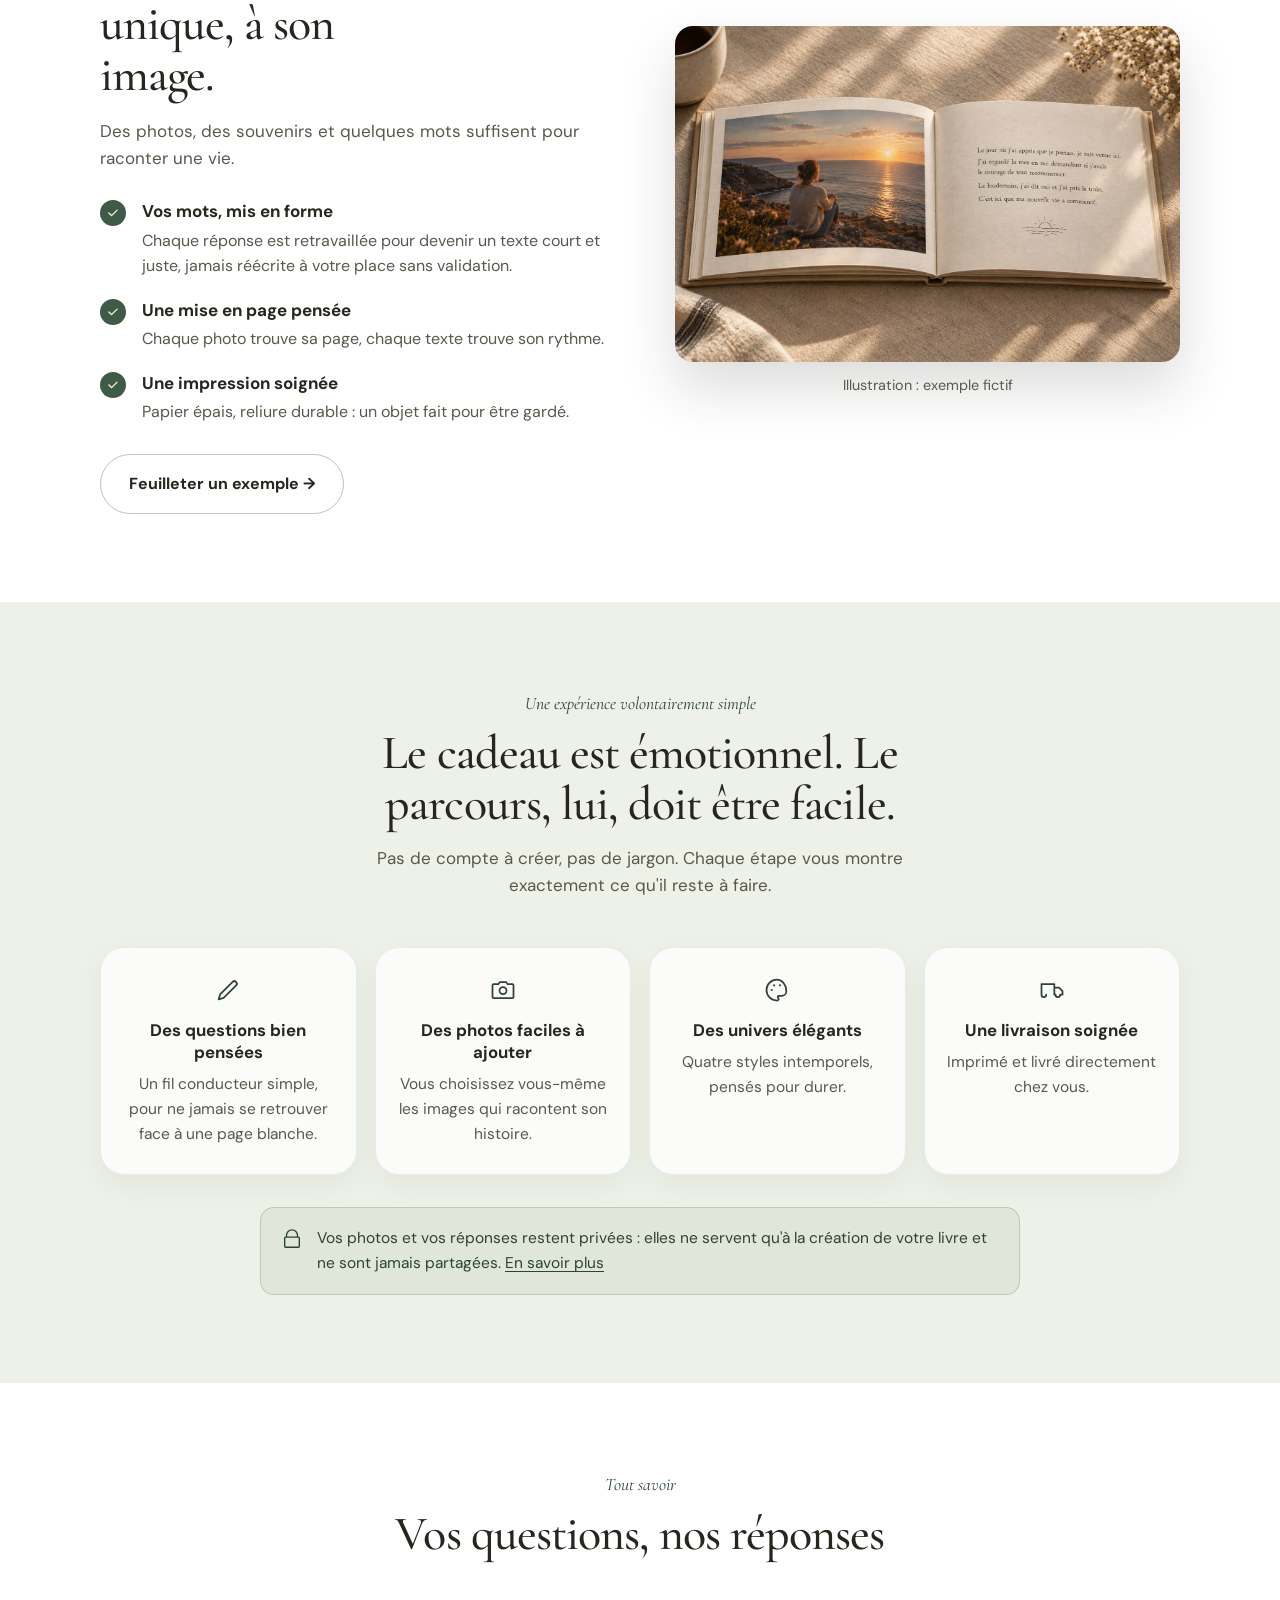
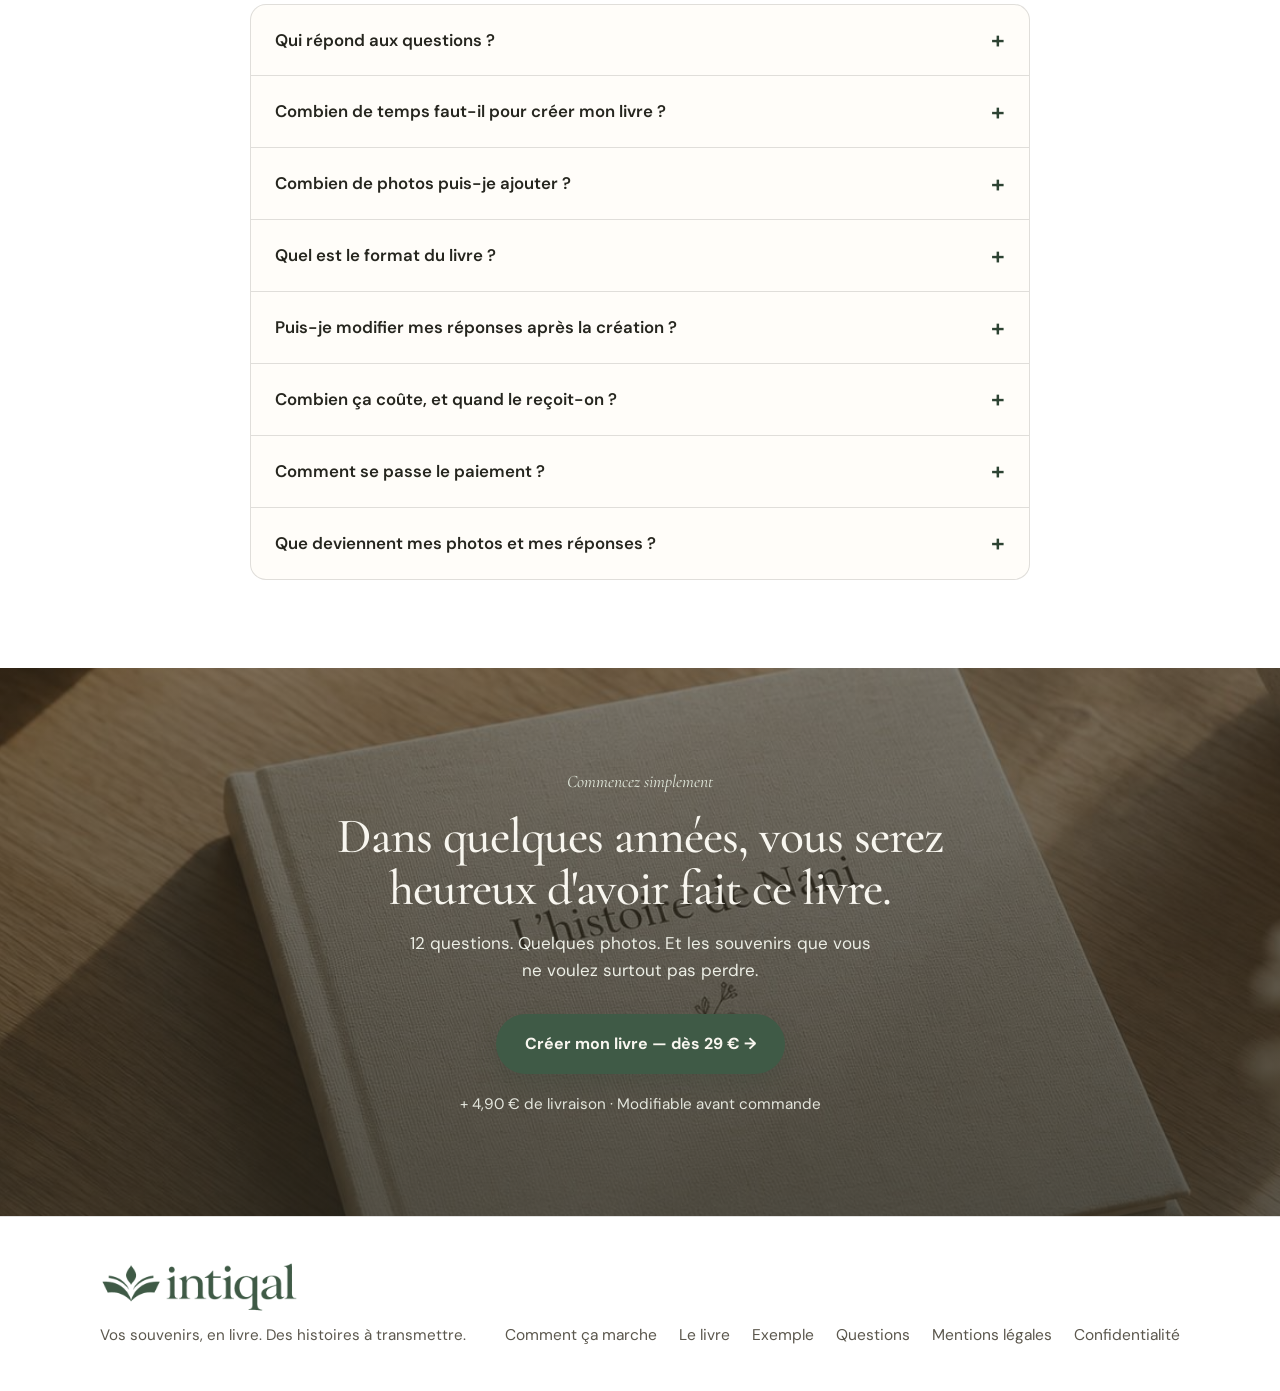
==== commit 510142e5: "Refonte Intiqal" ====
--- a/index.html
+++ b/index.html
@@ -3,396 +3,185 @@
 <head>
 <meta charset="utf-8">
 <meta name="viewport" content="width=device-width,initial-scale=1">
-<meta name="description" content="Souvenirs à partager — transformez les souvenirs d'une personne chère en un beau livre personnel.">
 <title>Intiqal — Offrez un livre de souvenirs</title>
+<meta name="description" content="Répondez à quelques questions, ajoutez des photos, et transformez les souvenirs d'un parent ou d'un grand-parent en un livre que toute la famille pourra garder.">
+<meta name="theme-color" content="#3F5A46">
+<meta property="og:type" content="website">
+<meta property="og:title" content="Intiqal — Offrez un livre de souvenirs">
+<meta property="og:description" content="Avant que certains souvenirs ne disparaissent : transformez les souvenirs d'un proche en un livre à garder.">
+<meta property="og:image" content="https://intiqal.vercel.app/assets/hero.jpg">
+<meta property="og:locale" content="fr_FR">
+<link rel="icon" type="image/png" sizes="32x32" href="assets/favicon-32.png">
+<link rel="apple-touch-icon" href="assets/favicon.png">
 <link rel="preconnect" href="https://fonts.googleapis.com"><link rel="preconnect" href="https://fonts.gstatic.com" crossorigin>
-<link href="https://fonts.googleapis.com/css2?family=Cormorant+Garamond:wght@400;500;600;700&family=DM+Sans:wght@400;500;600;700&display=swap" rel="stylesheet">
+<link href="https://fonts.googleapis.com/css2?family=Cormorant+Garamond:ital,wght@0,500;0,600;1,400;1,500&family=DM+Sans:wght@400;500;600;700&display=swap" rel="stylesheet">
+<link rel="stylesheet" href="site.css">
 <style>
-:root{
-  --paper:#F8F5EF;--paper2:#FFFDF9;
-  --ink:#26261f;--muted:#6f6a5f;
-  --line:rgba(38,38,31,.13);
-  --green:#3F5A46;--green-dark:#2D4333;
-  --sage:#eef1e8;--sage-line:rgba(65,83,62,.18);
-  --clay:#c98a68;
-  --serif:"Cormorant Garamond",Georgia,serif;
-  --sans:"DM Sans",Arial,sans-serif;
-  --ease:cubic-bezier(.2,.8,.2,1);
-}
-*{box-sizing:border-box}
-html{scroll-behavior:smooth}
-body{margin:0;background:linear-gradient(180deg,#FFFDF9 0%,#F6F2E9 100%);color:var(--ink);font-family:var(--sans);line-height:1.55;-webkit-font-smoothing:antialiased}
-body:before{content:"";position:fixed;inset:0;pointer-events:none;opacity:.22;z-index:999;mix-blend-mode:multiply;
-  background-image:url("data:image/svg+xml,%3Csvg xmlns='http://www.w3.org/2000/svg' width='140' height='140' viewBox='0 0 140 140'%3E%3Cfilter id='n'%3E%3CfeTurbulence type='fractalNoise' baseFrequency='.9' numOctaves='3' stitchTiles='stitch'/%3E%3C/filter%3E%3Crect width='100%25' height='100%25' filter='url(%23n)' opacity='.05'/%3E%3C/svg%3E");}
-a{text-decoration:none;color:inherit}
-button{font:inherit;cursor:pointer}
-h1,h2,h3,h4,p{margin:0}
-h1,h2,h3,h4{font-family:var(--serif);font-weight:500;line-height:1.02;letter-spacing:-.02em;color:var(--ink)}
-svg.icon{width:20px;height:20px;stroke:currentColor;fill:none;stroke-width:1.4;stroke-linecap:round;stroke-linejoin:round;display:block}
-.wrap{width:min(1080px,calc(100% - 44px));margin:auto}
-.eyebrow{display:flex;align-items:center;gap:8px;font-size:.78rem;color:var(--green-dark);font-family:var(--serif);font-style:italic}
-.eyebrow:before{content:"";width:16px;height:1px;background:var(--green-dark);opacity:.55}
-.head{text-align:center;max-width:640px;margin:auto}
-.head .eyebrow{justify-content:center}
-.head .eyebrow:before{display:none}
-.head h2{font-size:clamp(2rem,3.6vw,2.7rem);margin-top:10px}
-.head p{color:var(--muted);font-size:.92rem;max-width:46ch;margin:16px auto 0}
-
-.btn{display:inline-flex;align-items:center;gap:9px;border-radius:999px;padding:16px 26px;font-size:.82rem;font-weight:700;transition:transform .2s var(--ease),background .2s,box-shadow .2s;white-space:nowrap}
-.btn.primary{background:var(--green);color:#f8f6ef;box-shadow:0 12px 26px rgba(48,63,46,.24)}
-.btn.primary:hover{background:var(--green-dark);transform:translateY(-2px)}
-.btn.ghost{border:1px solid var(--line);background:transparent;color:var(--ink)}
-.btn.ghost:hover{background:rgba(38,38,31,.04);transform:translateY(-2px)}
-.play-dot{width:22px;height:22px;border-radius:50%;border:1px solid var(--ink);display:grid;place-items:center;flex-shrink:0}
-.play-dot svg{width:8px;height:8px;stroke:none;fill:var(--ink)}
-
-header{backdrop-filter:blur(14px);position:sticky;top:0;z-index:50;background:rgba(247,243,238,.86);backdrop-filter:blur(18px);border-bottom:1px solid var(--line)}
-.nav{height:74px;display:flex;align-items:center;justify-content:space-between}
-.brand{display:flex;align-items:center;gap:9px}
-.brand-logo{height:46px;width:auto;display:block}
-nav.links{display:flex;align-items:center;gap:26px;font-size:.82rem;color:var(--muted)}
-nav.links a:not(.btn):hover{color:var(--ink)}
-.nav-mobile{display:none;border:0;background:none;padding:6px;color:var(--ink);cursor:pointer}
-.mobile-menu{display:none;flex-direction:column;gap:2px;padding:8px 0 18px;border-top:1px solid var(--line)}
-.mobile-menu a{padding:12px 4px;font-size:.9rem;color:var(--ink)}
-.mobile-menu a.btn{margin-top:10px;justify-content:center}
-.mobile-menu.open{display:flex}
-
-.hero{padding:72px 0}
-.hero-copy{max-width:640px}
+/* Accueil */
+.hero{padding:64px 0 0}
+.hero-copy{max-width:660px}
 .hero-copy .eyebrow{margin-bottom:16px}
-.hero h1{font-size:clamp(2.8rem,7vw,5.4rem);line-height:.92;letter-spacing:-.03em;max-width:11ch;margin-bottom:20px}
-.hero-copy>p{color:var(--muted);font-size:.98rem;max-width:560px}
-.hero-actions{display:flex;gap:12px;flex-wrap:wrap;margin-top:26px}
-.price-note{margin-top:16px;font-size:.78rem;color:var(--muted)}
-.hero-photo{margin-top:46px;position:relative;border-radius:28px;overflow:hidden;box-shadow:0 30px 80px rgba(38,38,31,.18)}
-.hero-photo img{width:100%;height:clamp(280px,46vw,480px);object-fit:cover;display:block;transform:scale(1.06);animation:heroZoom 1.6s var(--ease) forwards}
-@keyframes heroZoom{from{transform:scale(1.06);filter:saturate(.9)}to{transform:scale(1);filter:saturate(1)}}
-@media(prefers-reduced-motion:reduce){.hero-photo img{animation:none;transform:none}}
-.hero-quote{font-family:var(--serif);font-style:italic;font-size:1.25rem;color:var(--green-dark);text-align:center;max-width:520px;margin:34px auto 0;line-height:1.35}
+.hero h1{font-size:clamp(2.9rem,7vw,5.4rem);line-height:.94;letter-spacing:-.03em;max-width:11ch;margin-bottom:22px}
+.hero-copy>p{color:var(--muted);font-size:1.15rem;max-width:560px}
+.hero-actions{display:flex;gap:12px;flex-wrap:wrap;margin-top:28px}
+.hero-photo{margin-top:46px;border-radius:28px;overflow:hidden;box-shadow:0 30px 80px rgba(38,38,31,.18)}
+.hero-photo img{width:100%;height:clamp(280px,46vw,480px);object-fit:cover;object-position:50% 35%;display:block}
+.hero-quote{font-family:var(--serif);font-style:italic;font-size:1.5rem;color:var(--green-dark);text-align:center;max-width:540px;margin:36px auto 0;line-height:1.3}
 
 .trust{border-top:1px solid var(--line);border-bottom:1px solid var(--line);margin-top:48px}
-.trust-in{display:flex;justify-content:center;align-items:center;gap:34px;flex-wrap:wrap;padding:20px 0;font-size:.8rem;color:var(--ink)}
-.trust-item{display:flex;align-items:center;gap:9px}
+.trust-in{display:flex;justify-content:center;align-items:center;gap:14px 36px;flex-wrap:wrap;padding:20px 0;font-size:1rem}
+.trust-item{display:flex;align-items:center;gap:10px}
 .trust-item svg{color:var(--green-dark)}
-.trust-div{width:1px;height:18px;background:var(--line)}
 
-.section{padding:84px 0}
-.section.tint{background:var(--sage)}
-
-.steps{margin-top:40px}
-.step-time{display:inline-block;margin-top:2px;font-size:.68rem;color:var(--green-dark);background:rgba(65,83,62,.08);border-radius:999px;padding:3px 10px}
-.step-row{display:flex;justify-content:space-between;align-items:center;max-width:640px;margin:0 auto;gap:10px}
-.step-node{display:flex;align-items:center;gap:9px}
-.step-num{width:38px;height:38px;border-radius:50%;background:var(--paper2);border:1px solid var(--line);display:grid;place-items:center;font-family:var(--serif);font-size:.95rem;color:var(--green-dark)}
-.step-chevron{color:var(--muted);opacity:.6}
-.step-grid{margin-top:38px;display:grid;grid-template-columns:repeat(4,1fr);gap:22px;text-align:center}
-.step-grid h3{font-size:1.15rem;margin-bottom:8px}
-.step-grid p{font-size:.78rem;color:var(--muted);max-width:28ch;margin:auto}
+.steps{margin-top:48px;display:grid;grid-template-columns:repeat(3,1fr);gap:22px}
+.step{background:var(--paper2);border:1px solid var(--line);border-radius:22px;padding:30px 26px}
+.step-num{width:44px;height:44px;border-radius:50%;background:var(--green);color:#f8f6ef;display:grid;place-items:center;font-family:var(--serif);font-size:1.4rem;margin-bottom:16px}
+.step h3{font-size:1.7rem;margin-bottom:10px}
+.step p{color:var(--muted)}
+.step-time{display:inline-block;margin-top:14px;font-size:.9rem;color:var(--green-dark);background:rgba(65,83,62,.09);border-radius:999px;padding:4px 12px}
 
 .split{display:grid;grid-template-columns:1fr 1fr;gap:70px;align-items:center}
-.split .art{order:2}
-.split .copy{order:1}
-.split.reverse .art{order:1}
-.split.reverse .copy{order:2}
-.split-copy h2{font-size:clamp(2rem,3.8vw,2.8rem);max-width:11ch;margin:12px 0 16px}
-.quote{font-family:var(--serif);font-style:italic;font-size:1.35rem;color:var(--green-dark);max-width:16ch;margin-bottom:16px;line-height:1.25}
-.split-copy>p{color:var(--muted);font-size:.92rem;max-width:42ch;margin-bottom:24px}
-.benefits{display:grid;gap:15px;margin-bottom:28px}
-.benefit{display:grid;grid-template-columns:24px 1fr;gap:12px;align-items:start}
-.benefit i.check{width:22px;height:22px;border-radius:50%;background:var(--green);color:#f8f6ef;display:grid;place-items:center;margin-top:1px}
-.benefit strong{display:block;font-size:.82rem;font-weight:600}
-.benefit span{display:block;color:var(--muted);font-size:.78rem;margin-top:3px;max-width:38ch}
-.art-frame{position:relative}
-.art-frame img{display:block;width:100%;height:400px;object-fit:cover;border-radius:16px;box-shadow:0 26px 55px rgba(38,38,31,.16)}
-.art-note{position:absolute;left:18px;bottom:-18px;background:var(--paper2);border:1px solid var(--line);border-radius:12px;padding:12px 16px;box-shadow:0 14px 28px rgba(38,38,31,.12)}
-.art-note strong{display:block;font-family:var(--serif);font-size:1.2rem;line-height:1}
-.art-note span{font-size:.62rem;color:var(--muted)}
+.split-copy h2{font-size:clamp(2.1rem,4vw,3rem);max-width:12ch;margin:12px 0 18px}
+.split-copy>p{color:var(--muted);max-width:44ch;margin-bottom:26px}
+.quote{font-family:var(--serif);font-style:italic;font-size:1.5rem;color:var(--green-dark);max-width:20ch;margin-bottom:18px;line-height:1.25}
+.art-frame{margin:0}
+.art-frame img{display:block;width:100%;height:auto;aspect-ratio:3/2;object-fit:cover;border-radius:18px;box-shadow:0 26px 55px rgba(38,38,31,.16)}
+.art-frame figcaption{font-size:.9rem;color:var(--muted);margin-top:12px;text-align:center}
 
-.tags-block{order:3;margin-top:44px;padding-top:36px;border-top:1px solid var(--line)}
-.tags-block strong{display:block;font-size:.82rem;margin-bottom:16px}
-.tags{display:flex;gap:10px;flex-wrap:wrap}
-.tag{border:1px solid var(--line);border-radius:999px;padding:9px 18px;font-size:.76rem;color:var(--ink);background:var(--paper2);transition:border-color .2s,color .2s}
-.tag:hover{border-color:var(--green);color:var(--green-dark)}
-
-.who-grid{margin-top:44px;display:grid;grid-template-columns:repeat(4,1fr);gap:16px}
-.who{border:1px solid var(--line);border-radius:16px;padding:24px 20px;background:var(--paper2)}
-.who strong{display:block;font-family:var(--serif);font-size:1.25rem;margin-bottom:8px;color:var(--green-dark)}
-.who span{display:block;font-size:.78rem;color:var(--muted)}
-
-.quote-strip{margin-top:44px;display:grid;grid-template-columns:repeat(2,1fr);gap:18px}
-.quote-card{border:1px solid var(--line);border-radius:16px;padding:24px;background:var(--paper2)}
-.quote-card .stars{color:var(--clay);font-size:.85rem;letter-spacing:2px;margin-bottom:12px}
-.quote-card p{font-family:var(--serif);font-size:1.1rem;font-style:italic;color:var(--ink);line-height:1.4;margin-bottom:14px}
-.quote-card .who-said{font-size:.74rem;color:var(--muted)}
-.process-frame{margin-top:44px;display:grid;grid-template-columns:1fr 1fr;gap:22px;align-items:center}
-.process-frame img{width:100%;height:280px;object-fit:cover;border-radius:16px;box-shadow:0 26px 55px rgba(38,38,31,.14)}
-
-.quick-faq{max-width:760px;margin:24px auto 0;display:grid;grid-template-columns:repeat(3,1fr);gap:12px}
-.quick-faq div{background:var(--paper2);border:1px solid var(--line);border-radius:12px;padding:14px 16px}
-.quick-faq strong{display:block;font-size:.76rem;margin-bottom:4px}
-.quick-faq span{font-size:.72rem;color:var(--muted)}
-@media(max-width:860px){.who-grid{grid-template-columns:1fr 1fr}.quote-strip{grid-template-columns:1fr}.process-frame{grid-template-columns:1fr}}
-:focus-visible{outline:2px solid var(--green-dark);outline-offset:2px}
-
-.cards{margin-top:50px;display:grid;grid-template-columns:repeat(4,1fr);gap:16px}
-.card{border:1px solid rgba(63,90,70,.08);border-radius:26px;padding:26px 20px;text-align:center;background:rgba(255,255,255,.72);backdrop-filter:blur(10px);box-shadow:0 10px 30px rgba(0,0,0,.05);transition:transform .2s var(--ease),box-shadow .2s,border-color .2s}
-.card:hover{transform:translateY(-4px);box-shadow:0 16px 32px rgba(38,38,31,.1);border-color:var(--sage-line)}
-.card svg{margin:0 auto 16px;color:var(--green-dark);width:26px;height:26px}
-.card h3{font-family:var(--sans);font-weight:600;font-size:.85rem;margin-bottom:6px}
-.card p{font-size:.72rem;color:var(--muted)}
-
-.notice{max-width:760px;margin:32px auto 0;display:flex;gap:12px;align-items:flex-start;background:rgba(65,83,62,.06);border:1px solid var(--sage-line);border-radius:14px;padding:16px 18px;color:var(--green-dark)}
-.notice svg{color:var(--green-dark);margin-top:1px}
-.notice span{font-size:.78rem;line-height:1.5}
-.example-frame{margin-top:44px;border-radius:18px;overflow:hidden;box-shadow:0 26px 55px rgba(38,38,31,.14)}
-.example-frame img{display:block;width:100%;height:clamp(230px,30vw,340px);object-fit:cover}
-.faq{max-width:760px;margin:48px auto 0;border-radius:16px;overflow:hidden;border:1px solid var(--line)}
-.faq-item{border-bottom:1px solid var(--line)}
-.faq-item:nth-child(even){background:rgba(38,38,31,.025)}
-.faq-item:last-child{border-bottom:0}
-.faq-q{width:100%;border:0;background:none;padding:20px 22px;display:flex;justify-content:space-between;align-items:center;text-align:left;font-size:.86rem;color:var(--ink)}
-.faq-q span{font-size:1.1rem;color:var(--green-dark);transition:.2s;flex-shrink:0;margin-left:14px}
-.faq-item.open .faq-q span{transform:rotate(45deg)}
-.faq-a{max-height:0;overflow:hidden;transition:max-height .28s}
-.faq-a p{color:var(--muted);font-size:.8rem;padding:0 22px 20px}
-
-.cta{position:relative;padding:96px 0;text-align:center;overflow:hidden;color:#f8f6ef}
-.cta .price-note{color:#e4e6dd;justify-content:center;display:flex;margin-top:20px}
-.cta-bg{position:absolute;inset:0;object-fit:cover;width:100%;height:100%}
-.cta:after{content:"";position:absolute;inset:0;background:linear-gradient(180deg,rgba(38,38,31,.55),rgba(38,38,31,.72))}
-.cta .wrap{position:relative;z-index:2}
-.cta .eyebrow{justify-content:center;color:#d9e0d3}
-.cta .eyebrow:before{display:none}
-.cta h2{font-size:clamp(1.9rem,4.4vw,2.9rem);max-width:640px;margin:14px auto 16px;color:#f8f6ef}
-.cta-lead{color:#e4e6dd;font-size:.9rem;max-width:440px;margin:0 auto 30px}
-
-footer{padding:40px 0;border-top:1px solid var(--line)}
-.foot{display:flex;justify-content:space-between;gap:30px;flex-wrap:wrap}
-.foot .brand-logo{height:56px;width:auto;display:block}
-.copyright{font-size:.68rem;color:var(--muted);margin-top:8px}
-.foot-links{display:flex;gap:18px;flex-wrap:wrap;color:var(--muted);font-size:.7rem}
+.benefits{display:grid;gap:18px;margin-bottom:30px}
+.benefit{display:grid;grid-template-columns:28px 1fr;gap:14px;align-items:start}
+.benefit .check{width:26px;height:26px;border-radius:50%;background:var(--green);color:#f8f6ef;display:grid;place-items:center;margin-top:2px}
+.benefit .check svg{width:14px;height:14px;stroke-width:2.2}
+.benefit strong{display:block;font-weight:700}
+.benefit span{display:block;color:var(--muted);font-size:1rem;margin-top:2px;max-width:42ch}
 
 @media(max-width:860px){
-  .split,.split.reverse{grid-template-columns:1fr;gap:36px}
-  .split .art,.split.reverse .art{order:1}
-  .split .copy,.split.reverse .copy{order:2}
-  nav.links{display:none}
-  .nav-mobile{display:inline-flex}
-  .step-grid{grid-template-columns:1fr 1fr;gap:28px 16px;text-align:left}
-  .step-row{max-width:100%}
-  .cards{grid-template-columns:1fr 1fr}
+  .steps{grid-template-columns:1fr}
+  .split{grid-template-columns:1fr;gap:36px}
+  .split .art{order:1}.split .copy{order:2}
 }
 @media(max-width:560px){
-  .wrap{width:calc(100% - 30px)}
-  .section{padding:52px 0}
-  .hero{padding:30px 0 0}
-  .trust-in{gap:12px;padding:14px 0}
-  .trust-item{font-size:.68rem;gap:6px}
-  .step-row{max-width:100%}
-  .step-num{width:32px;height:32px;font-size:.82rem}
-  .art-frame img{height:280px}
-  .polaroids{height:300px}
-  .cards{grid-template-columns:1fr 1fr}
-  .cta{padding:64px 0}
-  .who-grid{grid-template-columns:1fr 1fr}
-  .quick-faq{grid-template-columns:1fr}
+  .hero{padding-top:34px}
+  .hero-actions .btn{width:100%}
+  .trust-in{justify-content:flex-start}
 }
 </style>
 </head>
 <body>
-<header><div class="wrap nav">
-<a class="brand" href="#"><img class="brand-logo" src="assets/logo-mark.png" alt="intiqal"></a>
-<nav class="links"><a href="#concept">Le concept</a><a href="#livre">Le livre</a><a href="#histoire">L'intention</a><a href="#faq">FAQ</a><a class="btn primary" href="creer.html">Créer mon livre →</a></nav>
-<button class="nav-mobile" id="menuBtn" aria-label="Ouvrir le menu" aria-expanded="false"><svg class="icon" viewBox="0 0 24 24"><path d="M3 6h18M3 12h18M3 18h18"/></svg></button></div>
-<div class="mobile-menu" id="mobileMenu"><a href="#concept">Le concept</a><a href="#livre">Le livre</a><a href="#histoire">L'intention</a><a href="#faq">FAQ</a><a class="btn primary" href="creer.html">Créer mon livre →</a></div>
+<a class="skip" href="#contenu">Aller au contenu</a>
+<div class="demo-banner">Version de démonstration : les commandes ne sont pas encore ouvertes, mais vous pouvez tester tout le parcours.</div>
+<header class="site-header"><div class="wrap nav">
+  <a class="brand" href="index.html" aria-label="Intiqal — accueil"><img class="brand-logo" src="assets/logo-mark.png" width="520" height="136" alt="intiqal"></a>
+  <nav class="links" aria-label="Navigation principale"><a href="#concept">Comment ça marche</a><a href="#livre">Le livre</a><a href="exemple.html">Exemple</a><a href="#faq">Questions</a><a class="btn primary" href="creer.html">Créer mon livre →</a></nav>
+  <button class="nav-mobile" id="menuBtn" aria-label="Ouvrir le menu" aria-expanded="false" aria-controls="mobileMenu"><svg class="icon" viewBox="0 0 24 24"><path d="M3 6h18M3 12h18M3 18h18"/></svg></button>
+</div>
+<div class="wrap mobile-menu" id="mobileMenu"><a href="#concept">Comment ça marche</a><a href="#livre">Le livre</a><a href="exemple.html">Exemple</a><a href="#faq">Questions</a><a class="btn primary" href="creer.html">Créer mon livre →</a></div>
 </header>
 
-<main>
+<main id="contenu">
 <section class="hero"><div class="wrap">
   <div class="hero-copy">
     <div class="eyebrow">Le plus beau cadeau est parfois une histoire</div>
     <h1>Avant que certains souvenirs ne disparaissent.</h1>
     <p>Répondez à quelques questions, ajoutez quelques photos, et transformez les souvenirs d'un parent ou d'un grand-parent en un livre que toute la famille pourra garder.</p>
     <div class="hero-actions">
-      <a class="btn primary" href="creer.html">Créer mon livre en 10 min <span>→</span></a>
-      <a class="btn ghost" href="#livre"><span class="play-dot"><svg viewBox="0 0 10 10"><path d="M1 0.5v9l8-4.5z"/></svg></span>Découvrir le livre</a>
+      <a class="btn primary" href="creer.html">Créer mon livre →</a>
+      <a class="btn ghost" href="exemple.html">Feuilleter un exemple</a>
     </div>
-    <div class="price-note">Dès 29 € · 10 min · 15 pages · Livraison chez vous</div>
+    <div class="price-note">Dès 29 € + 4,90 € de livraison · 10 à 15 minutes · 15 pages</div>
   </div>
-  <div class="hero-photo"><img src="assets/hero.jpg" alt="Double page ouverte d'un livre souvenir : une photo et le texte qui l'accompagne"></div>
-  <div class="hero-quote">« Les détails d'une vie deviennent les trésors d'une famille. »</div>
+  <div class="hero-photo"><img src="assets/hero.jpg" width="1254" height="583" fetchpriority="high" alt="Une femme sourit en serrant contre elle un livre souvenir à couverture de lin"></div>
+  <p class="hero-quote">« Les détails d'une vie deviennent les trésors d'une famille. »</p>
 </div></section>
 
 <div class="trust"><div class="wrap trust-in">
-  <div class="trust-item"><svg class="icon" viewBox="0 0 24 24"><path d="M12 12a4 4 0 1 0 0-8 4 4 0 0 0 0 8Zm-7 9c0-3.9 3.1-7 7-7s7 3.1 7 7"/></svg><span class="label">Personnalisé</span></div>
-  <div class="trust-div"></div>
-  <div class="trust-item"><svg class="icon" viewBox="0 0 24 24"><path d="M4 5.5A2.5 2.5 0 0 1 6.5 3H20v15H6.5A2.5 2.5 0 0 0 4 20.5v-15Z"/><path d="M4 20.5A2.5 2.5 0 0 1 6.5 18H20"/></svg><span class="label">15 pages</span></div>
-  <div class="trust-div"></div>
-  <div class="trust-item"><svg class="icon" viewBox="0 0 24 24"><path d="M4 8h3l1.5-2h7L17 8h3a1 1 0 0 1 1 1v9a1 1 0 0 1-1 1H4a1 1 0 0 1-1-1V9a1 1 0 0 1 1-1Z"/><circle cx="12" cy="13" r="3.2"/></svg><span class="label">Photos choisies par vous</span></div>
+  <div class="trust-item"><svg class="icon" viewBox="0 0 24 24"><path d="M12 12a4 4 0 1 0 0-8 4 4 0 0 0 0 8Zm-7 9c0-3.9 3.1-7 7-7s7 3.1 7 7"/></svg><span>Personnalisé</span></div>
+  <div class="trust-item"><svg class="icon" viewBox="0 0 24 24"><path d="M4 5.5A2.5 2.5 0 0 1 6.5 3H20v15H6.5A2.5 2.5 0 0 0 4 20.5v-15Z"/><path d="M4 20.5A2.5 2.5 0 0 1 6.5 18H20"/></svg><span>15 pages</span></div>
+  <div class="trust-item"><svg class="icon" viewBox="0 0 24 24"><path d="M4 8h3l1.5-2h7L17 8h3a1 1 0 0 1 1 1v9a1 1 0 0 1-1 1H4a1 1 0 0 1-1-1V9a1 1 0 0 1 1-1Z"/><circle cx="12" cy="13" r="3.2"/></svg><span>Photos choisies par vous</span></div>
 </div></div>
 
-
-<section class="section" id="concept">
-<div class="wrap">
+<section class="section" id="concept"><div class="wrap">
   <div class="head">
     <div class="eyebrow">Comment ça marche</div>
-    <h2>Créer un livre prend moins de 10 minutes.</h2>
-    <p>Le plus important n'est pas la mise en page. C'est la conversation que vous allez avoir avec votre proche.</p>
+    <h2>Trois étapes, une belle conversation.</h2>
+    <p>Le plus important n'est pas la mise en page. C'est le moment que vous allez partager avec votre proche.</p>
   </div>
+  <div class="steps">
+    <div class="step"><div class="step-num">1</div><h3>Racontez ses souvenirs</h3><p>12 questions simples. Répondez seul ou, mieux, posez-les à votre proche : quelques mots suffisent.</p><span class="step-time">10 à 15 minutes</span></div>
+    <div class="step"><div class="step-num">2</div><h3>Ajoutez vos photos</h3><p>De 3 à 10 photos, choisies par vous. Elles donnent vie à chaque souvenir.</p><span class="step-time">Quelques clics</span></div>
+    <div class="step"><div class="step-num">3</div><h3>Recevez un livre à garder</h3><p>Choisissez l'ambiance du livre, relisez-le, puis commandez. Un objet que toute la famille pourra transmettre.</p><span class="step-time">Modifiable avant commande</span></div>
+  </div>
+</div></section>
 
-  <div class="process-frame" style="margin-top:40px">
-    <img src="assets/hero.jpg" alt="Un proche partage un moment avec une personne âgée autour d'un livre souvenir">
-    <div class="benefits" style="margin-bottom:0">
-      <div class="benefit">
-        <i class="check"><svg class="icon" viewBox="0 0 24 24" style="width:13px;height:13px"><path d="M5 12l4.5 4.5L19 7"/></svg></i>
-        <div><strong>1. Posez quelques questions</strong><span>Les souvenirs remontent naturellement.</span></div>
-      </div>
-
-      <div class="benefit">
-        <i class="check"><svg class="icon" viewBox="0 0 24 24" style="width:13px;height:13px"><path d="M5 12l4.5 4.5L19 7"/></svg></i>
-        <div><strong>2. Ajoutez quelques photos</strong><span>Elles donnent vie à chaque souvenir.</span></div>
-      </div>
-
-      <div class="benefit">
-        <i class="check"><svg class="icon" viewBox="0 0 24 24" style="width:13px;height:13px"><path d="M5 12l4.5 4.5L19 7"/></svg></i>
-        <div><strong>3. Recevez un livre à garder</strong><span>Un objet que toute la famille pourra transmettre.</span></div>
-      </div>
-    </div>
-  </div>
-</div>
-</section>
-
-
-
-
-<section class="section" id="histoire"><div class="wrap split reverse">
-  <div class="art">
-    <div class="art-frame"><img src="assets/intention-flatlay.jpg" alt="Le livre souvenir entouré de photos de famille imprimées, sur un plaid en lin"></div>
-  </div>
+<section class="section tint" id="histoire"><div class="wrap split">
+  <div class="art"><figure class="art-frame"><img src="assets/intention-flatlay.jpg" width="1400" height="933" loading="lazy" alt="Le livre souvenir entouré de photos de famille imprimées, sur un plaid en lin"></figure></div>
   <div class="copy split-copy">
     <div class="eyebrow">L'intention</div>
     <h2>Il y a des questions qu'on remet toujours à plus tard.</h2>
     <div class="quote">Quel était ton premier métier ? Qui était ton premier amour ? Quel souvenir te fait encore sourire aujourd'hui ?</div>
-    <p>On connaît leurs histoires. On pense rarement à les garder. Une phrase qu'elle répète, le premier métier, la rencontre décisive, la recette attendue à Noël : les petits détails donnent une âme à une vie — c'est précisément ce que le livre cherche à préserver.</p>
+    <p>On connaît leurs histoires. On pense rarement à les garder. Une phrase qu'elle répète, le premier métier, la rencontre décisive, la recette attendue à Noël : les petits détails donnent une âme à une vie. C'est précisément ce que le livre cherche à préserver.</p>
     <a class="btn ghost" href="creer.html">Créer le livre d'un proche →</a>
   </div>
-  </div></section>
+</div></section>
 
-
-<section class="section tint" id="pourquoi">
-<div class="wrap">
-  <div class="head">
-    <div class="eyebrow">Pourquoi ce livre</div>
-    <h2>Un moment qui compte, aujourd'hui comme demain.</h2>
-    <p>Les plus belles histoires sont souvent celles qu'on oublie de demander. Ce livre aide à les recueillir avant qu'elles ne s'effacent.</p>
-  </div>
-
-  <div class="cards">
-    <div class="card">
-      <svg class="icon" viewBox="0 0 24 24"><path d="M12 3v18M3 12h18"/></svg>
-      <h3>Recueillir ses souvenirs</h3>
-      <p>Les petites anecdotes qu'on oublie de demander.</p>
-    </div>
-
-    <div class="card">
-      <svg class="icon" viewBox="0 0 24 24"><path d="M8 12h8M12 8v8"/></svg>
-      <h3>Créer un moment ensemble</h3>
-      <p>Le livre devient un prétexte pour discuter pendant une visite.</p>
-    </div>
-
-    <div class="card">
-      <svg class="icon" viewBox="0 0 24 24"><path d="M5 4h14v16H5z"/></svg>
-      <h3>Transmettre son histoire</h3>
-      <p>Un souvenir que la famille gardera pendant des années.</p>
-    </div>
-  </div>
-</div>
-</section>
-
-
-
-<section class="section" id="apercu-livre">
-<div class="wrap split">
+<section class="section" id="livre"><div class="wrap split">
   <div class="copy split-copy">
     <div class="eyebrow">À l'intérieur du livre</div>
     <h2>Un livre unique, à son image.</h2>
     <p>Des photos, des souvenirs et quelques mots suffisent pour raconter une vie.</p>
-    <a class="btn ghost" href="creer.html">Voir un exemple →</a>
+    <div class="benefits">
+      <div class="benefit"><i class="check"><svg class="icon" viewBox="0 0 24 24"><path d="M5 12l4.5 4.5L19 7"/></svg></i><div><strong>Vos mots, mis en forme</strong><span>Chaque réponse est retravaillée pour devenir un texte court et juste, jamais réécrite à votre place sans validation.</span></div></div>
+      <div class="benefit"><i class="check"><svg class="icon" viewBox="0 0 24 24"><path d="M5 12l4.5 4.5L19 7"/></svg></i><div><strong>Une mise en page pensée</strong><span>Chaque photo trouve sa page, chaque texte trouve son rythme.</span></div></div>
+      <div class="benefit"><i class="check"><svg class="icon" viewBox="0 0 24 24"><path d="M5 12l4.5 4.5L19 7"/></svg></i><div><strong>Une impression soignée</strong><span>Papier épais, reliure durable : un objet fait pour être gardé.</span></div></div>
+    </div>
+    <a class="btn ghost" href="exemple.html">Feuilleter un exemple →</a>
   </div>
+  <div class="art"><figure class="art-frame"><img src="assets/book-spread.jpg" width="1400" height="933" loading="lazy" alt="Double page ouverte : une photo au bord de la mer à gauche, quelques phrases de souvenir à droite"><figcaption>Illustration : exemple fictif</figcaption></figure></div>
+</div></section>
 
-  <div class="art">
-    <div class="art-frame">
-      <img src="assets/book-spread.jpg" alt="Exemple de pages du livre">
-    </div>
-  </div>
-</div>
-</section>
-
-<section class="section"><div class="wrap">
-  <div class="head"><div class="eyebrow">Une expérience volontairement simple</div><h2>Le cadeau est émotionnel. Le parcours, lui, doit être facile.</h2><p>Pas de compte compliqué, pas de jargon, pas de mur de formulaire. Chaque étape vous montre exactement ce qu'il reste à faire.</p></div>
+<section class="section tint"><div class="wrap">
+  <div class="head"><div class="eyebrow">Une expérience volontairement simple</div><h2>Le cadeau est émotionnel. Le parcours, lui, doit être facile.</h2><p>Pas de compte à créer, pas de jargon. Chaque étape vous montre exactement ce qu'il reste à faire.</p></div>
   <div class="cards">
-    <div class="card"><svg class="icon" viewBox="0 0 24 24"><path d="M4 20l1.2-4.2L16 5a2 2 0 0 1 2.8 0l.2.2a2 2 0 0 1 0 2.8L8.2 18.8 4 20Z"/></svg><h3>Des questions bien pensées</h3><p>Un fil conducteur simple, pensé pour ne jamais laisser face à une page blanche.</p></div>
+    <div class="card"><svg class="icon" viewBox="0 0 24 24"><path d="M4 20l1.2-4.2L16 5a2 2 0 0 1 2.8 0l.2.2a2 2 0 0 1 0 2.8L8.2 18.8 4 20Z"/></svg><h3>Des questions bien pensées</h3><p>Un fil conducteur simple, pour ne jamais se retrouver face à une page blanche.</p></div>
     <div class="card"><svg class="icon" viewBox="0 0 24 24"><path d="M4 7h4l1.4-1.8h5.2L16 7h4a1 1 0 0 1 1 1v10a1 1 0 0 1-1 1H4a1 1 0 0 1-1-1V8a1 1 0 0 1 1-1Z"/><circle cx="12" cy="12.5" r="3"/></svg><h3>Des photos faciles à ajouter</h3><p>Vous choisissez vous-même les images qui racontent son histoire.</p></div>
     <div class="card"><svg class="icon" viewBox="0 0 24 24"><path d="M12 3a9 9 0 1 0 0 18c1.4 0 1.9-1.4.9-2.4-.6-.6-.2-1.6.6-1.6H16a4 4 0 0 0 4-4c0-5.5-3.6-10-8-10Z"/><circle cx="7.5" cy="12" r=".9" fill="currentColor" stroke="none"/><circle cx="9.5" cy="8" r=".9" fill="currentColor" stroke="none"/><circle cx="14.5" cy="8" r=".9" fill="currentColor" stroke="none"/></svg><h3>Des univers élégants</h3><p>Quatre styles intemporels, pensés pour durer.</p></div>
     <div class="card"><svg class="icon" viewBox="0 0 24 24"><path d="M3 16V7h11v9M14 10h4l3 3v3h-2M3 16a2 2 0 1 0 4 0M15 16a2 2 0 1 0 4 0"/></svg><h3>Une livraison soignée</h3><p>Imprimé et livré directement chez vous.</p></div>
   </div>
-  <!-- NOTE DEV : paiement, impression et livraison à connecter avant mise en production. Ne pas exposer ce statut aux visiteurs. -->
-  <div class="notice"><svg class="icon" viewBox="0 0 24 24" style="flex-shrink:0"><path d="M6 10V8a6 6 0 1 1 12 0v2M5 10h14a1 1 0 0 1 1 1v9a1 1 0 0 1-1 1H5a1 1 0 0 1-1-1v-9a1 1 0 0 1 1-1Z"/></svg><span>Vos photos et vos réponses restent privées : elles ne servent qu'à la création de votre livre, et ne sont jamais partagées.</span></div>
-</div></section>
-
-<section class="section tint" id="coulisses"><div class="wrap">
-  <div class="head"><div class="eyebrow">Les coulisses</div><h2>Chaque réponse devient une page qu'on aura envie de relire.</h2><p>Nous en sommes aux tout premiers exemplaires. Voici, en toute transparence, comment vos réponses deviennent un livre.</p></div>
-  <div class="process-frame">
-    <img src="assets/hero.jpg" alt="Une femme tient avec émotion le livre souvenir qu'elle vient de recevoir">
-    <div>
-      <div class="benefits" style="margin-bottom:0">
-        <div class="benefit"><i class="check"><svg class="icon" viewBox="0 0 24 24" style="width:13px;height:13px"><path d="M5 12l4.5 4.5L19 7"/></svg></i><div><strong>Vos mots, mis en forme</strong><span>Chaque réponse est retravaillée pour devenir un texte court et juste, jamais réécrit à votre place sans validation.</span></div></div>
-        <div class="benefit"><i class="check"><svg class="icon" viewBox="0 0 24 24" style="width:13px;height:13px"><path d="M5 12l4.5 4.5L19 7"/></svg></i><div><strong>Une mise en page pensée</strong><span>Chaque photo trouve sa page, chaque texte trouve son rythme.</span></div></div>
-        <div class="benefit"><i class="check"><svg class="icon" viewBox="0 0 24 24" style="width:13px;height:13px"><path d="M5 12l4.5 4.5L19 7"/></svg></i><div><strong>Une impression soignée</strong><span>Papier épais, reliure durable : un objet fait pour être gardé.</span></div></div>
-      </div>
-    </div>
-  </div>
+  <div class="notice"><svg class="icon" viewBox="0 0 24 24"><path d="M6 10V8a6 6 0 1 1 12 0v2M5 10h14a1 1 0 0 1 1 1v9a1 1 0 0 1-1 1H5a1 1 0 0 1-1-1v-9a1 1 0 0 1 1-1Z"/></svg><span>Vos photos et vos réponses restent privées : elles ne servent qu'à la création de votre livre et ne sont jamais partagées. <a href="confidentialite.html" style="text-decoration:underline;text-underline-offset:3px">En savoir plus</a></span></div>
 </div></section>
 
 <section class="section" id="faq"><div class="wrap">
   <div class="head"><div class="eyebrow">Tout savoir</div><h2>Vos questions, nos réponses</h2></div>
-  <div class="quick-faq">
-    <div><strong>⏱ Combien de temps ?</strong><span>≈ 10 minutes pour répondre aux 12 questions.</span></div>
-    <div><strong>✏️ Un droit à l'erreur ?</strong><span>Vous pouvez tout modifier avant de finaliser.</span></div>
-    <div><strong>📦 Quand je le reçois ?</strong><span>Le délai est indiqué clairement avant la commande.</span></div>
-  </div>
   <div class="faq">
-    <div class="faq-item"><button class="faq-q">Combien de temps faut-il pour créer mon livre ?<span>+</span></button><div class="faq-a"><p>Le parcours est conçu pour être rempli tranquillement en quelques minutes, avec 12 questions guidées et l'ajout des photos.</p></div></div>
-    <div class="faq-item"><button class="faq-q">Combien de photos puis-je ajouter ?<span>+</span></button><div class="faq-a"><p>Entre 3 et 10 photos. Le nombre définitif pourra être ajusté selon le format d'impression retenu.</p></div></div>
-    <div class="faq-item"><button class="faq-q">Quel est le format du livre ?<span>+</span></button><div class="faq-a"><p>Un livre relié de 15 pages, disponible en 4 univers visuels, pensé pour être feuilleté et gardé longtemps.</p></div></div>
-    <div class="faq-item"><button class="faq-q">Puis-je modifier mes réponses après la création ?<span>+</span></button><div class="faq-a"><p>Oui, vous pouvez revenir sur vos réponses, vos photos et le style à tout moment avant de commander.</p></div></div>
-    <div class="faq-item"><button class="faq-q">Le paiement en ligne est-il sécurisé ?<span>+</span></button><div class="faq-a"><p>Oui, le paiement est chiffré et proposé au moment de la commande, une fois votre livre finalisé et relu.</p></div></div>
+    <details name="faq"><summary>Qui répond aux questions ?</summary><p>Vous pouvez répondre seul, avec vos propres souvenirs, ou poser chaque question à votre proche et noter ses mots. La seconde option donne souvent les plus belles pages.</p></details>
+    <details name="faq"><summary>Combien de temps faut-il pour créer mon livre ?</summary><p>Comptez 10 à 15 minutes : 12 questions guidées, où quelques mots suffisent, puis l'ajout des photos. Vos réponses sont enregistrées au fur et à mesure dans votre navigateur.</p></details>
+    <details name="faq"><summary>Combien de photos puis-je ajouter ?</summary><p>Entre 3 et 10 photos.</p></details>
+    <details name="faq"><summary>Quel est le format du livre ?</summary><p>Un livre relié de 15 pages, disponible en 4 univers visuels : doux &amp; naturel, élégant &amp; intemporel, tendre &amp; fleuri, photo &amp; souvenirs.</p></details>
+    <details name="faq"><summary>Puis-je modifier mes réponses après la création ?</summary><p>Oui, vous pouvez revenir sur vos réponses, vos photos et le style à tout moment avant de commander.</p></details>
+    <details name="faq"><summary>Combien ça coûte, et quand le reçoit-on ?</summary><p>Le livre est à partir de 29 €, plus 4,90 € de livraison. Le délai de livraison sera indiqué avant la commande, dès l'ouverture des commandes.</p></details>
+    <details name="faq"><summary>Comment se passe le paiement ?</summary><p>Le paiement se fera en ligne, au moment de la commande, une fois votre livre finalisé et relu. Il n'est pas encore activé sur cette version de démonstration : aucune somme n'est demandée.</p></details>
+    <details name="faq"><summary>Que deviennent mes photos et mes réponses ?</summary><p>Elles ne servent qu'à créer votre livre et ne sont jamais partagées. Dans cette version de démonstration, elles restent uniquement dans votre navigateur et vous pouvez les effacer à tout moment. Le détail est dans la <a href="confidentialite.html" style="text-decoration:underline;text-underline-offset:3px">politique de confidentialité</a>.</p></details>
   </div>
 </div></section>
 
-<section class="cta"><img class="cta-bg" src="assets/book-wide.jpg" alt=""><div class="wrap">
+<section class="cta"><img class="cta-bg" src="assets/book-wide.jpg" width="1600" height="615" loading="lazy" alt=""><div class="wrap">
   <div class="eyebrow">Commencez simplement</div>
   <h2>Dans quelques années, vous serez heureux d'avoir fait ce livre.</h2>
   <p class="cta-lead">12 questions. Quelques photos. Et les souvenirs que vous ne voulez surtout pas perdre.</p>
   <a class="btn primary" href="creer.html">Créer mon livre — dès 29 € →</a>
-  <div class="price-note">Livraison chez vous · Modifiable avant commande</div>
+  <div class="price-note">+ 4,90 € de livraison · Modifiable avant commande</div>
 </div></section>
 </main>
 
-<footer><div class="wrap foot">
-  <div><div class="brand"><img class="brand-logo" src="assets/logo.png" alt="intiqal — Vos souvenirs, en livre"></div><div class="copyright">Des histoires à transmettre. Des souvenirs à garder.</div></div>
-  <div class="foot-links"><a href="#concept">Concept</a><a href="#livre">Le livre</a><a href="#histoire">L'intention</a><a href="#faq">FAQ</a><a href="#">Mentions légales</a><a href="#">Confidentialité</a></div>
+<footer class="site-footer"><div class="wrap foot">
+  <div><a class="brand" href="index.html" aria-label="Intiqal — accueil"><img class="brand-logo" src="assets/logo-mark.png" width="520" height="136" loading="lazy" alt="intiqal"></a><div class="copyright">Vos souvenirs, en livre. Des histoires à transmettre.</div></div>
+  <div class="foot-links"><a href="#concept">Comment ça marche</a><a href="#livre">Le livre</a><a href="exemple.html">Exemple</a><a href="#faq">Questions</a><a href="mentions-legales.html">Mentions légales</a><a href="confidentialite.html">Confidentialité</a></div>
 </div></footer>
 
 <script>
 const menuBtn=document.getElementById("menuBtn"),mobileMenu=document.getElementById("mobileMenu");
 menuBtn.addEventListener("click",()=>{const open=mobileMenu.classList.toggle("open");menuBtn.setAttribute("aria-expanded",open)});
 mobileMenu.querySelectorAll("a").forEach(a=>a.addEventListener("click",()=>{mobileMenu.classList.remove("open");menuBtn.setAttribute("aria-expanded","false")}));
-document.querySelectorAll(".faq-q").forEach(q=>q.addEventListener("click",()=>{
- const item=q.closest(".faq-item"), a=item.querySelector(".faq-a");
- document.querySelectorAll(".faq-item").forEach(x=>{if(x!==item){x.classList.remove("open");x.querySelector(".faq-a").style.maxHeight=null}});
- item.classList.toggle("open");a.style.maxHeight=item.classList.contains("open")?a.scrollHeight+"px":null;
-}));
 </script>
-</body></html>
+</body>
+</html>
--- a/site.css
+++ b/site.css
@@ -0,0 +1,128 @@
+/* Intiqal — styles partagés (accueil, exemple, pages légales) + variables utilisées par creer.html */
+:root{
+  --paper:#F8F5EF;--paper2:#FFFDF9;
+  --ink:#26261f;--muted:#5b574d;
+  --line:rgba(38,38,31,.14);
+  --green:#3F5A46;--green-dark:#2D4333;
+  --sage:#eef1e8;--sage-line:rgba(65,83,62,.2);
+  --clay:#c98a68;
+  --serif:"Cormorant Garamond",Georgia,serif;
+  --sans:"DM Sans",Arial,sans-serif;
+  --ease:cubic-bezier(.2,.8,.2,1);
+}
+*{box-sizing:border-box}
+html{scroll-behavior:smooth;scroll-padding-top:90px}
+body{margin:0;background:linear-gradient(180deg,#FFFDF9 0%,#F6F2E9 100%);background-attachment:fixed;color:var(--ink);font-family:var(--sans);font-size:1.0625rem;line-height:1.6;-webkit-font-smoothing:antialiased}
+a{text-decoration:none;color:inherit}
+button,input,textarea{font:inherit}
+button{cursor:pointer}
+h1,h2,h3,h4,p{margin:0}
+h1,h2,h3,h4{font-family:var(--serif);font-weight:500;line-height:1.05;letter-spacing:-.02em;color:var(--ink)}
+:focus-visible{outline:3px solid var(--green);outline-offset:3px;border-radius:4px}
+.sr-only{position:absolute;width:1px;height:1px;overflow:hidden;clip:rect(0 0 0 0);white-space:nowrap}
+.skip{position:absolute;left:-999px;top:8px;background:var(--green);color:#fff;padding:10px 16px;border-radius:8px;z-index:100}
+.skip:focus{left:8px}
+svg.icon{width:22px;height:22px;stroke:currentColor;fill:none;stroke-width:1.5;stroke-linecap:round;stroke-linejoin:round;display:block;flex-shrink:0}
+.wrap{width:min(1080px,calc(100% - 44px));margin:auto}
+
+.eyebrow{display:flex;align-items:center;gap:10px;font-size:1.1rem;color:var(--green-dark);font-family:var(--serif);font-style:italic}
+.eyebrow:before{content:"";width:18px;height:1px;background:var(--green-dark);opacity:.55}
+.head{text-align:center;max-width:680px;margin:auto}
+.head .eyebrow{justify-content:center}
+.head .eyebrow:before{display:none}
+.head h2{font-size:clamp(2.1rem,4vw,3rem);margin-top:10px}
+.head p{color:var(--muted);max-width:50ch;margin:16px auto 0}
+
+.btn{display:inline-flex;align-items:center;justify-content:center;gap:10px;border-radius:999px;padding:16px 28px;font-size:1rem;font-weight:700;border:1px solid transparent;transition:transform .2s var(--ease),background .2s,box-shadow .2s;text-align:center}
+.btn.primary{background:var(--green);color:#f8f6ef;box-shadow:0 12px 26px rgba(48,63,46,.24)}
+.btn.primary:hover{background:var(--green-dark);transform:translateY(-2px)}
+.btn.ghost{border-color:rgba(38,38,31,.28);background:transparent;color:var(--ink)}
+.btn.ghost:hover{background:rgba(38,38,31,.05);transform:translateY(-2px)}
+.btn:disabled{opacity:.45;cursor:not-allowed;transform:none;box-shadow:none}
+
+/* Bandeau démo */
+.demo-banner{background:var(--green-dark);color:#f1f3ea;text-align:center;font-size:.95rem;padding:9px 16px;line-height:1.4}
+.demo-banner a{text-decoration:underline;text-underline-offset:3px}
+
+/* En-tête */
+.site-header{position:sticky;top:0;z-index:50;background:rgba(248,245,239,.9);-webkit-backdrop-filter:blur(18px);backdrop-filter:blur(18px);border-bottom:1px solid var(--line)}
+.nav{height:76px;display:flex;align-items:center;justify-content:space-between}
+.brand{display:flex;align-items:center}
+.brand-logo{height:44px;width:auto;display:block}
+nav.links{display:flex;align-items:center;gap:28px;font-size:1rem;color:var(--muted)}
+nav.links a:not(.btn):hover{color:var(--ink)}
+nav.links .btn{padding:12px 22px;color:#f8f6ef}
+.nav-mobile{display:none;border:0;background:none;padding:8px;color:var(--ink)}
+.mobile-menu{display:none;flex-direction:column;gap:2px;padding:8px 0 18px;border-top:1px solid var(--line)}
+.mobile-menu a{padding:14px 4px;font-size:1.05rem}
+.mobile-menu a.btn{margin-top:10px;color:#f8f6ef}
+.mobile-menu.open{display:flex}
+
+.section{padding:88px 0}
+.section.tint{background:var(--sage)}
+
+/* Cartes */
+.cards{margin-top:48px;display:grid;grid-template-columns:repeat(4,1fr);gap:18px}
+.card{border:1px solid rgba(63,90,70,.1);border-radius:24px;padding:28px 22px;text-align:center;background:rgba(255,255,255,.75);box-shadow:0 10px 30px rgba(0,0,0,.05)}
+.card svg{margin:0 auto 16px;color:var(--green-dark);width:28px;height:28px}
+.card h3{font-family:var(--sans);font-weight:700;font-size:1.05rem;margin-bottom:8px;letter-spacing:0;line-height:1.3}
+.card p{font-size:.97rem;color:var(--muted)}
+
+.notice{max-width:760px;margin:32px auto 0;display:flex;gap:14px;align-items:flex-start;background:rgba(65,83,62,.07);border:1px solid var(--sage-line);border-radius:14px;padding:18px 20px;color:var(--green-dark);font-size:.97rem}
+.notice svg{margin-top:2px}
+
+/* FAQ (details natifs, accessibles sans JS) */
+.faq{max-width:780px;margin:44px auto 0;border-radius:16px;overflow:hidden;border:1px solid var(--line);background:var(--paper2)}
+.faq details{border-bottom:1px solid var(--line)}
+.faq details:last-child{border-bottom:0}
+.faq summary{list-style:none;cursor:pointer;padding:22px 24px;display:flex;justify-content:space-between;align-items:center;gap:16px;font-weight:600;font-size:1.05rem}
+.faq summary::-webkit-details-marker{display:none}
+.faq summary:after{content:"+";font-size:1.5rem;line-height:1;color:var(--green-dark);transition:transform .2s;flex-shrink:0}
+.faq details[open] summary:after{transform:rotate(45deg)}
+.faq details p{color:var(--muted);padding:0 24px 22px;max-width:62ch}
+
+/* CTA final */
+.cta{position:relative;padding:100px 0;text-align:center;overflow:hidden;color:#f8f6ef}
+.cta-bg{position:absolute;inset:0;object-fit:cover;width:100%;height:100%}
+.cta:after{content:"";position:absolute;inset:0;background:linear-gradient(180deg,rgba(38,38,31,.58),rgba(38,38,31,.76))}
+.cta .wrap{position:relative;z-index:2}
+.cta .eyebrow{justify-content:center;color:#e1e8db}
+.cta .eyebrow:before{display:none}
+.cta h2{font-size:clamp(2rem,4.6vw,3.1rem);max-width:680px;margin:14px auto 16px;color:#f8f6ef}
+.cta-lead{color:#eceee5;max-width:480px;margin:0 auto 30px}
+.cta .price-note{color:#e4e6dd;margin-top:18px}
+.price-note{margin-top:18px;font-size:.95rem;color:var(--muted)}
+
+/* Pied de page */
+.site-footer{padding:44px 0;border-top:1px solid var(--line)}
+.foot{display:flex;justify-content:space-between;gap:30px;flex-wrap:wrap}
+.foot .brand-logo{height:52px}
+.copyright{font-size:.95rem;color:var(--muted);margin-top:10px}
+.foot-links{display:flex;gap:10px 22px;flex-wrap:wrap;color:var(--muted);font-size:.97rem;align-self:flex-end}
+.foot-links a:hover{color:var(--ink);text-decoration:underline}
+
+/* Pages de texte (mentions légales, confidentialité) */
+.prose{max-width:760px;margin:0 auto;padding:64px 0 90px}
+.prose h1{font-size:clamp(2.4rem,5vw,3.4rem);margin-bottom:12px}
+.prose h2{font-size:1.9rem;margin:42px 0 10px}
+.prose p,.prose li{color:#3d3a33}
+.prose p{margin-top:12px}
+.prose ul{margin:12px 0 0;padding-left:22px}
+.prose li{margin-top:6px}
+.prose .lead{color:var(--muted);font-size:1.15rem}
+.prose .todo{background:#fbefd9;border:1px dashed #c9a35a;border-radius:6px;padding:1px 6px;color:#6a4b0f;font-size:.95em}
+.prose .draft{background:var(--sage);border:1px solid var(--sage-line);border-radius:12px;padding:14px 18px;margin-top:18px;font-size:.97rem}
+
+@media(max-width:860px){
+  nav.links{display:none}
+  .nav-mobile{display:inline-flex}
+  .cards{grid-template-columns:1fr 1fr}
+}
+@media(max-width:560px){
+  .wrap{width:calc(100% - 32px)}
+  .section{padding:56px 0}
+  .cards{grid-template-columns:1fr}
+  .cta{padding:68px 0}
+  .btn{padding:15px 22px}
+}
+@media(prefers-reduced-motion:reduce){html{scroll-behavior:auto}*{transition:none!important;animation:none!important}}
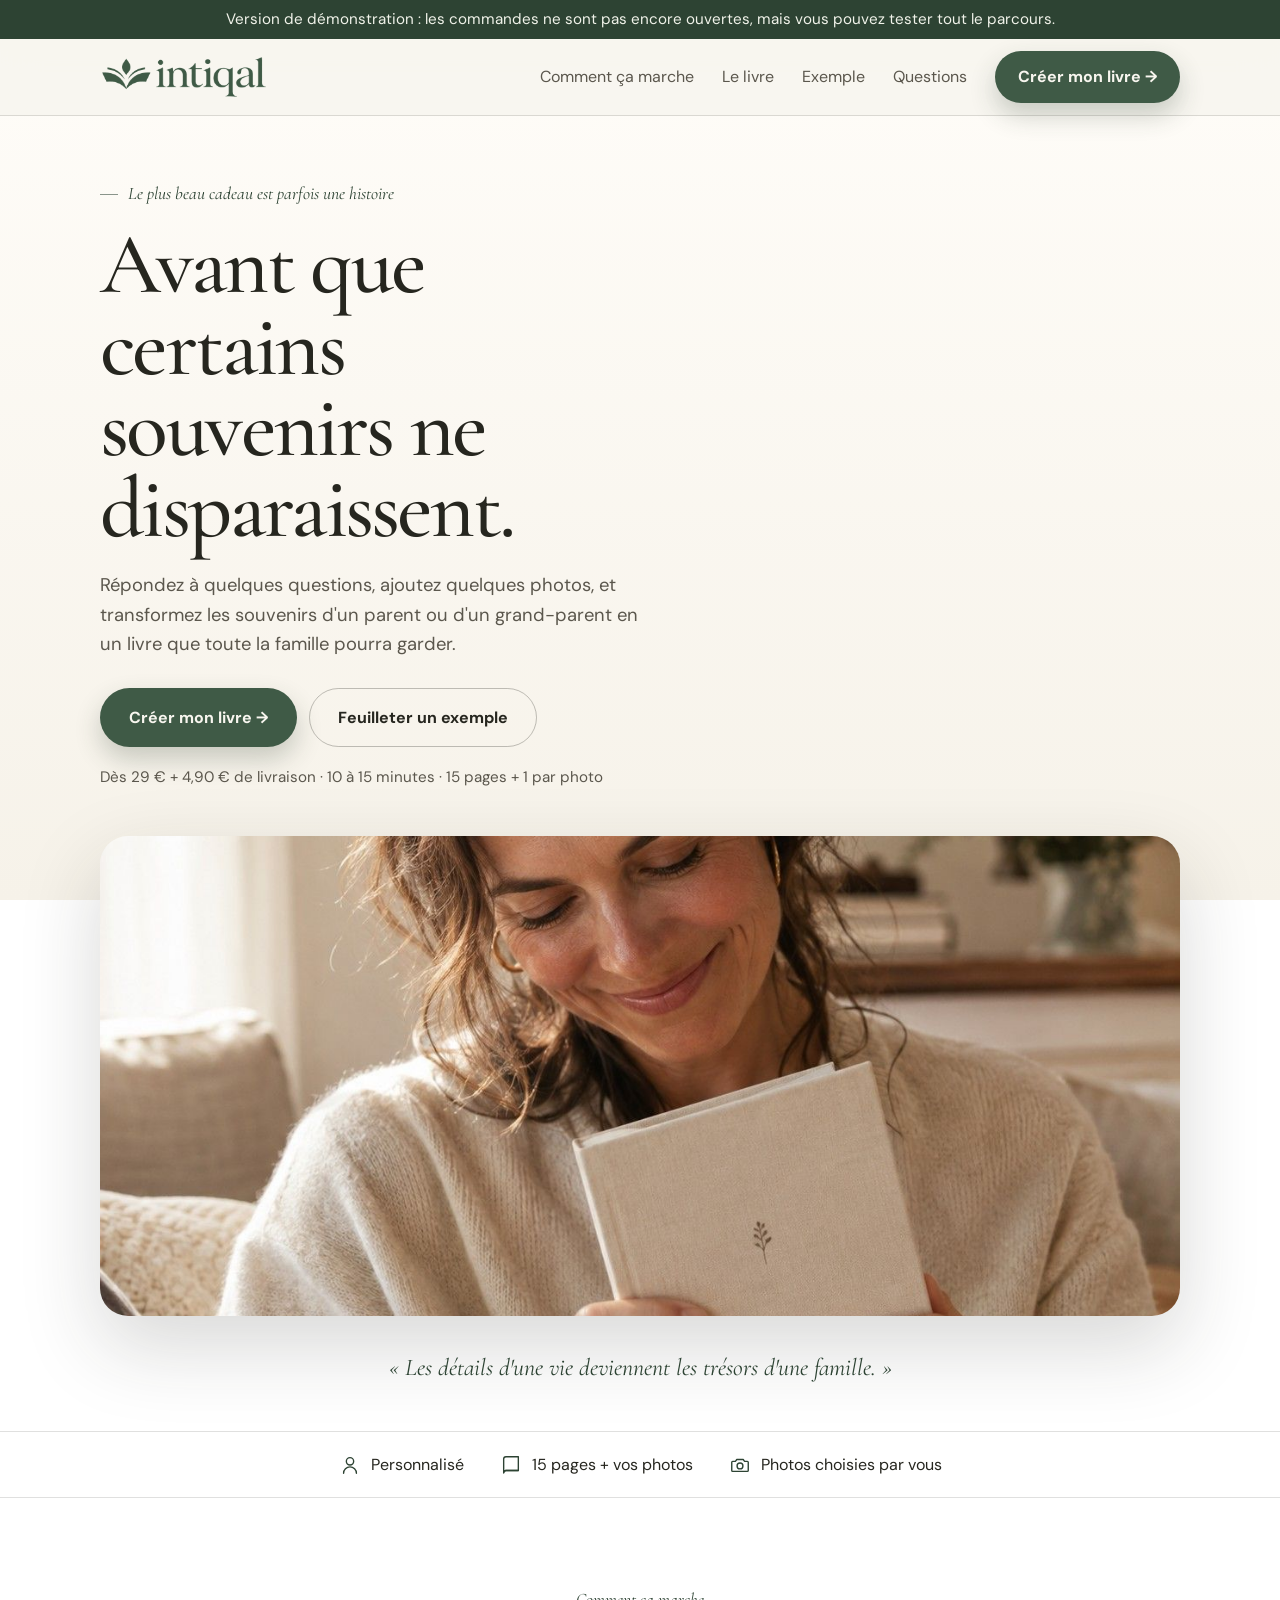
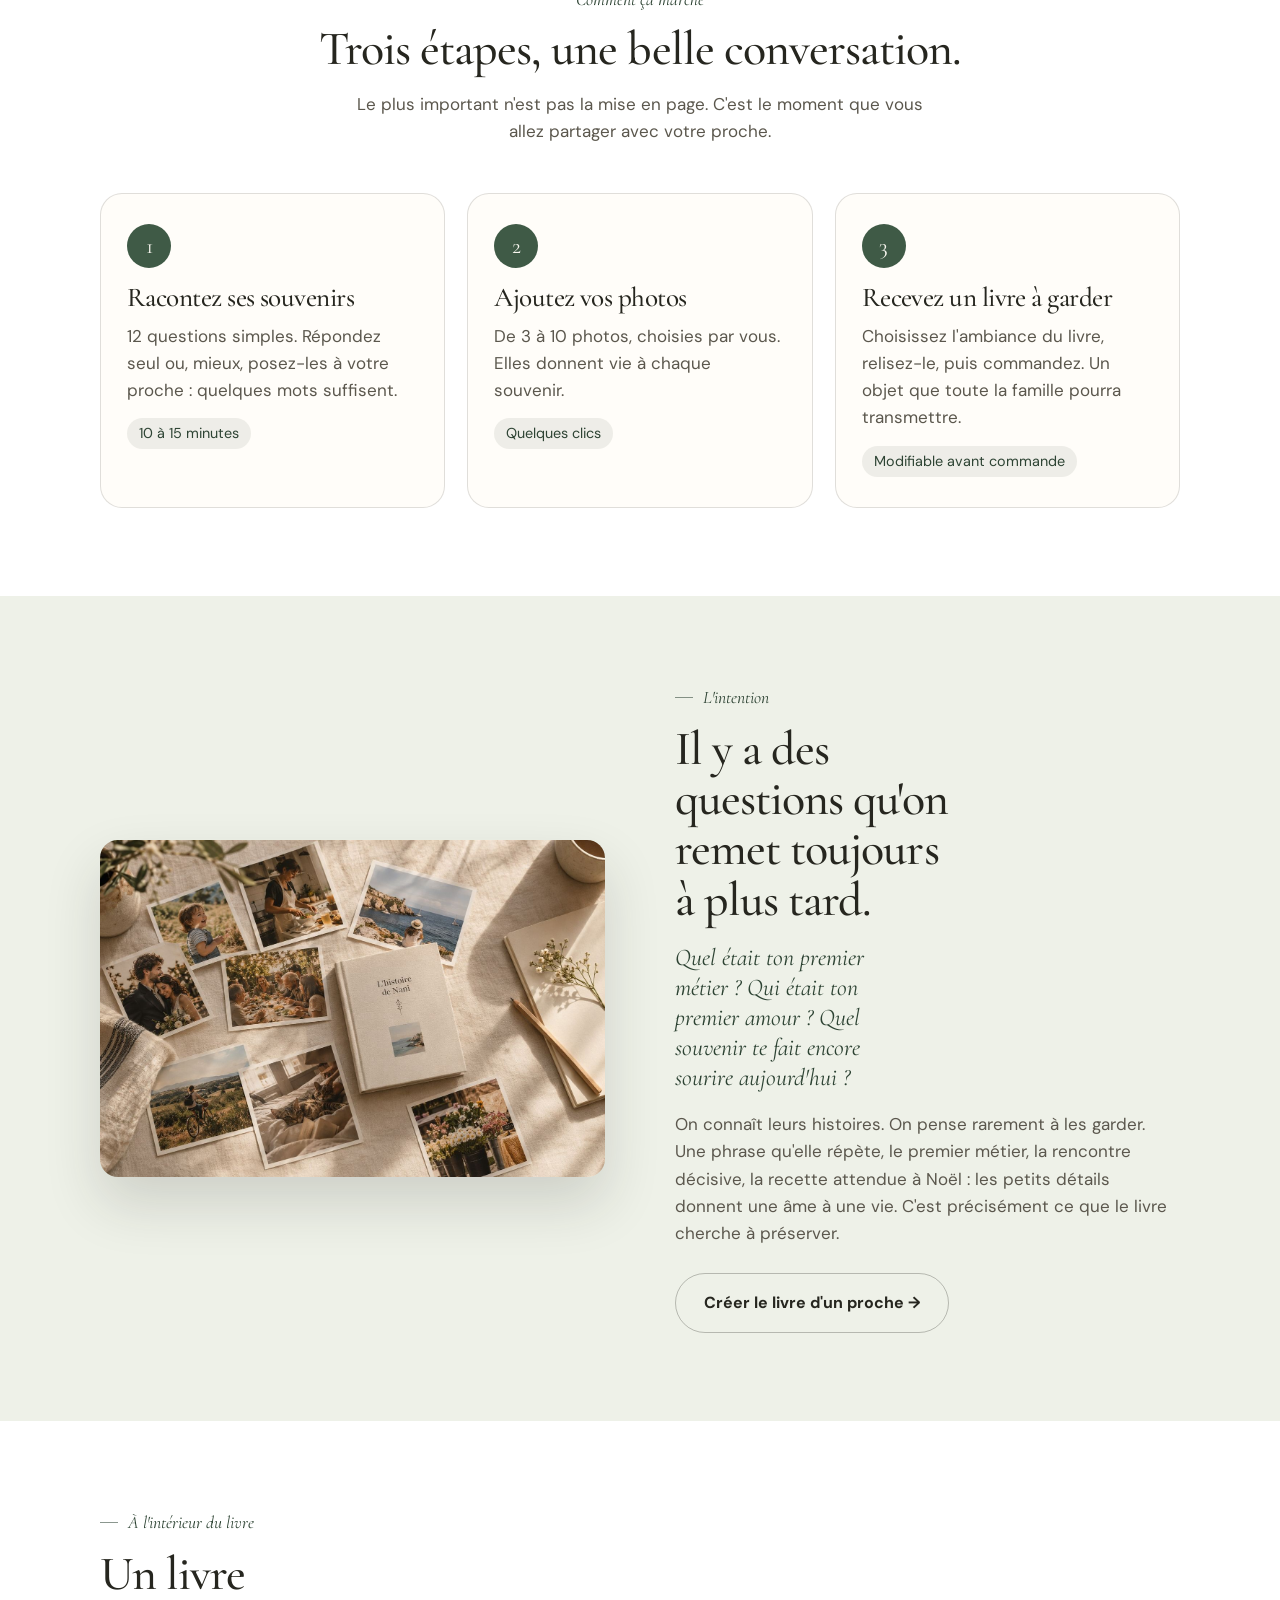
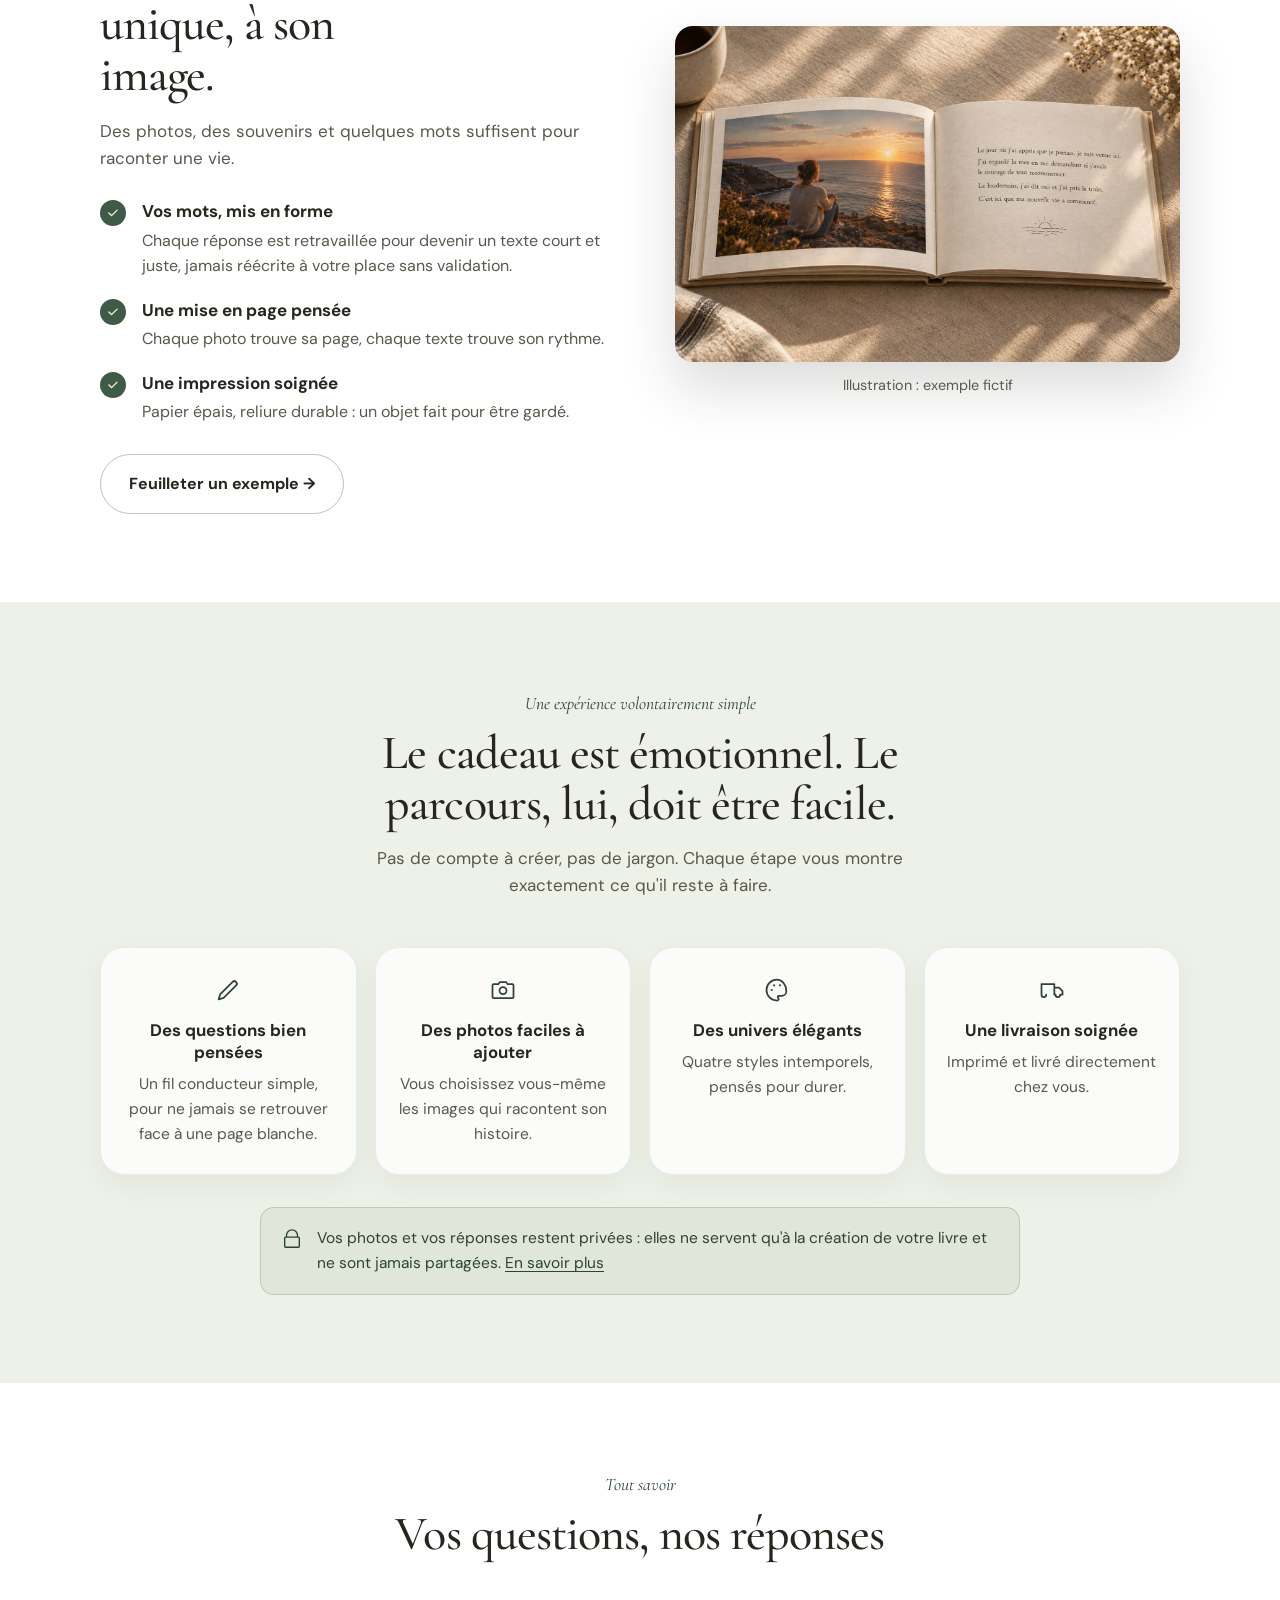
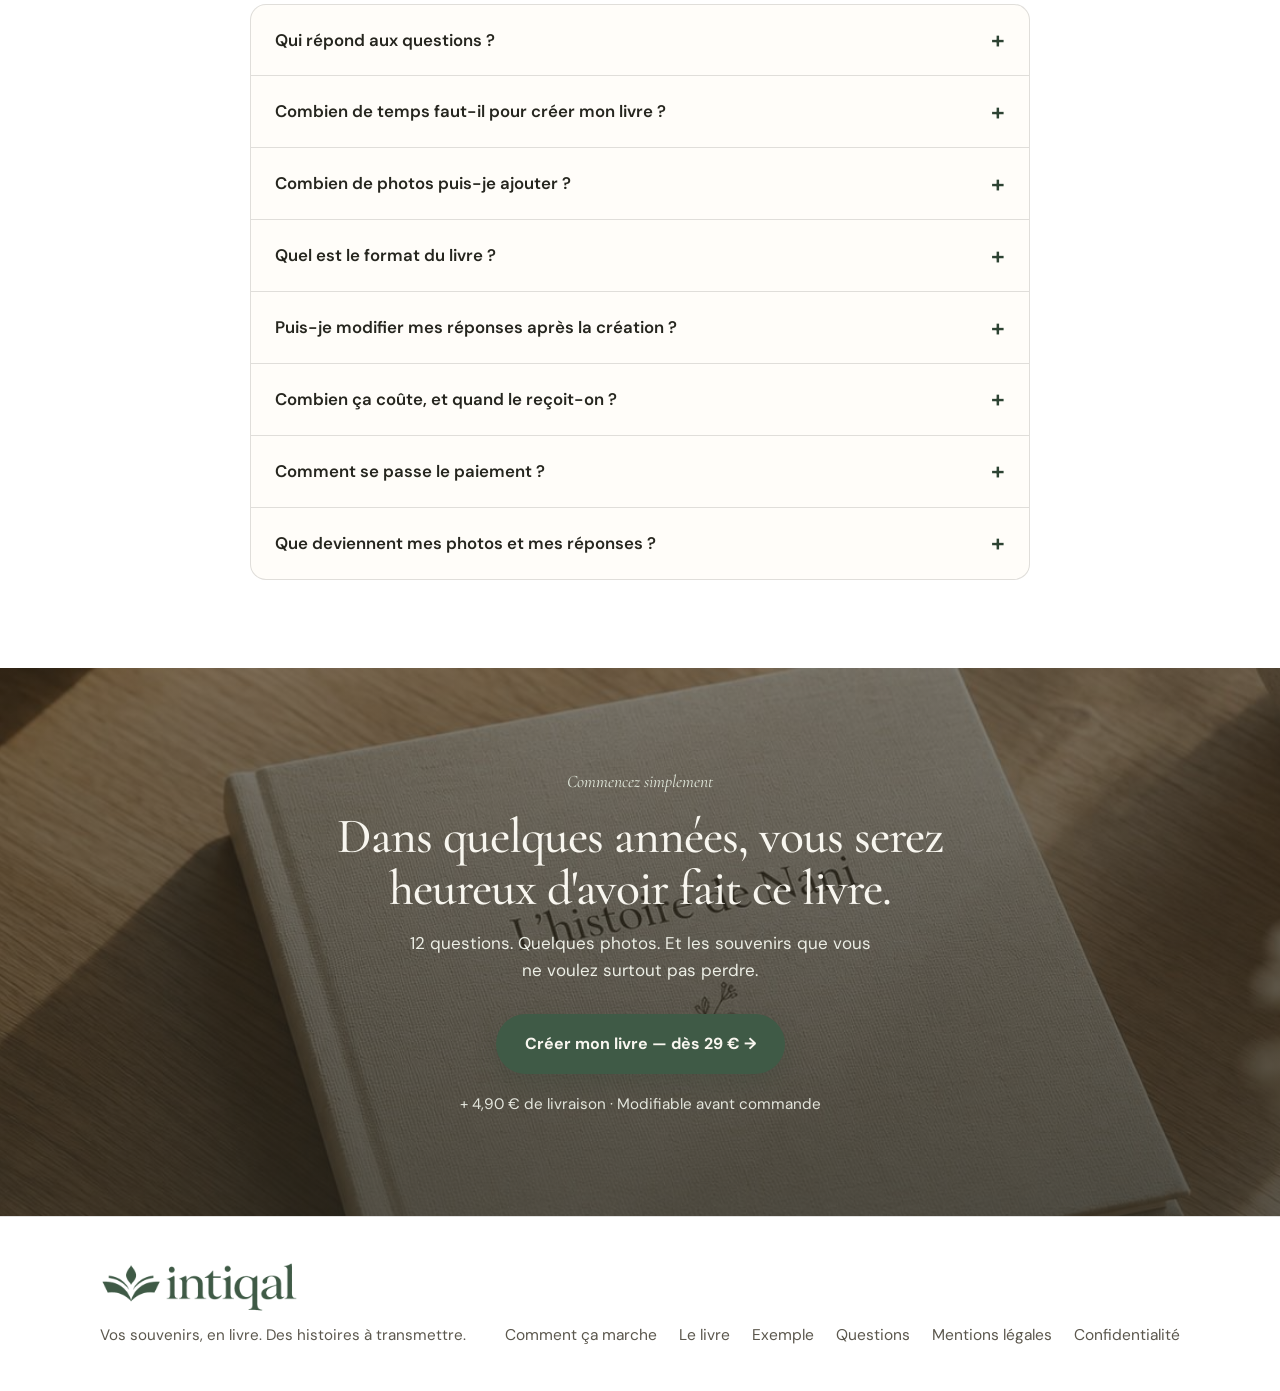
==== commit 9fc52214: "Feuilleter le livre, une page par photo, écran des questions" ====
--- a/index.html
+++ b/index.html
@@ -88,7 +88,7 @@
       <a class="btn primary" href="creer.html">Créer mon livre →</a>
       <a class="btn ghost" href="exemple.html">Feuilleter un exemple</a>
     </div>
-    <div class="price-note">Dès 29 € + 4,90 € de livraison · 10 à 15 minutes · 15 pages</div>
+    <div class="price-note">Dès 29 € + 4,90 € de livraison · 10 à 15 minutes · 15 pages + 1 par photo</div>
   </div>
   <div class="hero-photo"><img src="assets/hero.jpg" width="1254" height="583" fetchpriority="high" alt="Une femme sourit en serrant contre elle un livre souvenir à couverture de lin"></div>
   <p class="hero-quote">« Les détails d'une vie deviennent les trésors d'une famille. »</p>
@@ -96,7 +96,7 @@
 
 <div class="trust"><div class="wrap trust-in">
   <div class="trust-item"><svg class="icon" viewBox="0 0 24 24"><path d="M12 12a4 4 0 1 0 0-8 4 4 0 0 0 0 8Zm-7 9c0-3.9 3.1-7 7-7s7 3.1 7 7"/></svg><span>Personnalisé</span></div>
-  <div class="trust-item"><svg class="icon" viewBox="0 0 24 24"><path d="M4 5.5A2.5 2.5 0 0 1 6.5 3H20v15H6.5A2.5 2.5 0 0 0 4 20.5v-15Z"/><path d="M4 20.5A2.5 2.5 0 0 1 6.5 18H20"/></svg><span>15 pages</span></div>
+  <div class="trust-item"><svg class="icon" viewBox="0 0 24 24"><path d="M4 5.5A2.5 2.5 0 0 1 6.5 3H20v15H6.5A2.5 2.5 0 0 0 4 20.5v-15Z"/><path d="M4 20.5A2.5 2.5 0 0 1 6.5 18H20"/></svg><span>15 pages + vos photos</span></div>
   <div class="trust-item"><svg class="icon" viewBox="0 0 24 24"><path d="M4 8h3l1.5-2h7L17 8h3a1 1 0 0 1 1 1v9a1 1 0 0 1-1 1H4a1 1 0 0 1-1-1V9a1 1 0 0 1 1-1Z"/><circle cx="12" cy="13" r="3.2"/></svg><span>Photos choisies par vous</span></div>
 </div></div>
 
@@ -156,11 +156,11 @@
     <details name="faq"><summary>Qui répond aux questions ?</summary><p>Vous pouvez répondre seul, avec vos propres souvenirs, ou poser chaque question à votre proche et noter ses mots. La seconde option donne souvent les plus belles pages.</p></details>
     <details name="faq"><summary>Combien de temps faut-il pour créer mon livre ?</summary><p>Comptez 10 à 15 minutes : 12 questions guidées, où quelques mots suffisent, puis l'ajout des photos. Vos réponses sont enregistrées au fur et à mesure dans votre navigateur.</p></details>
     <details name="faq"><summary>Combien de photos puis-je ajouter ?</summary><p>Entre 3 et 10 photos.</p></details>
-    <details name="faq"><summary>Quel est le format du livre ?</summary><p>Un livre relié de 15 pages, disponible en 4 univers visuels : doux &amp; naturel, élégant &amp; intemporel, tendre &amp; fleuri, photo &amp; souvenirs.</p></details>
+    <details name="faq"><summary>Quel est le format du livre ?</summary><p>Un livre relié de 15 pages, plus une page pour chaque photo, disponible en 4 univers visuels : doux &amp; naturel, élégant &amp; intemporel, tendre &amp; fleuri, photo &amp; souvenirs.</p></details>
     <details name="faq"><summary>Puis-je modifier mes réponses après la création ?</summary><p>Oui, vous pouvez revenir sur vos réponses, vos photos et le style à tout moment avant de commander.</p></details>
     <details name="faq"><summary>Combien ça coûte, et quand le reçoit-on ?</summary><p>Le livre est à partir de 29 €, plus 4,90 € de livraison. Le délai de livraison sera indiqué avant la commande, dès l'ouverture des commandes.</p></details>
     <details name="faq"><summary>Comment se passe le paiement ?</summary><p>Le paiement se fera en ligne, au moment de la commande, une fois votre livre finalisé et relu. Il n'est pas encore activé sur cette version de démonstration : aucune somme n'est demandée.</p></details>
-    <details name="faq"><summary>Que deviennent mes photos et mes réponses ?</summary><p>Elles ne servent qu'à créer votre livre et ne sont jamais partagées. Dans cette version de démonstration, elles restent uniquement dans votre navigateur et vous pouvez les effacer à tout moment. Le détail est dans la <a href="confidentialite.html" style="text-decoration:underline;text-underline-offset:3px">politique de confidentialité</a>.</p></details>
+    <details name="faq"><summary>Que deviennent mes photos et mes réponses ?</summary><p>Elles ne servent qu'à créer votre livre. Dans cette version de démonstration, vos photos restent uniquement dans votre navigateur. Vos réponses écrites ne sont envoyées à un service d'intelligence artificielle que si vous demandez l'écriture des textes ; dans la démo, ce service peut les réutiliser, évitez donc les informations confidentielles. Vous pouvez tout effacer à tout moment. Le détail est dans la <a href="confidentialite.html" style="text-decoration:underline;text-underline-offset:3px">politique de confidentialité</a>.</p></details>
   </div>
 </div></section>
 
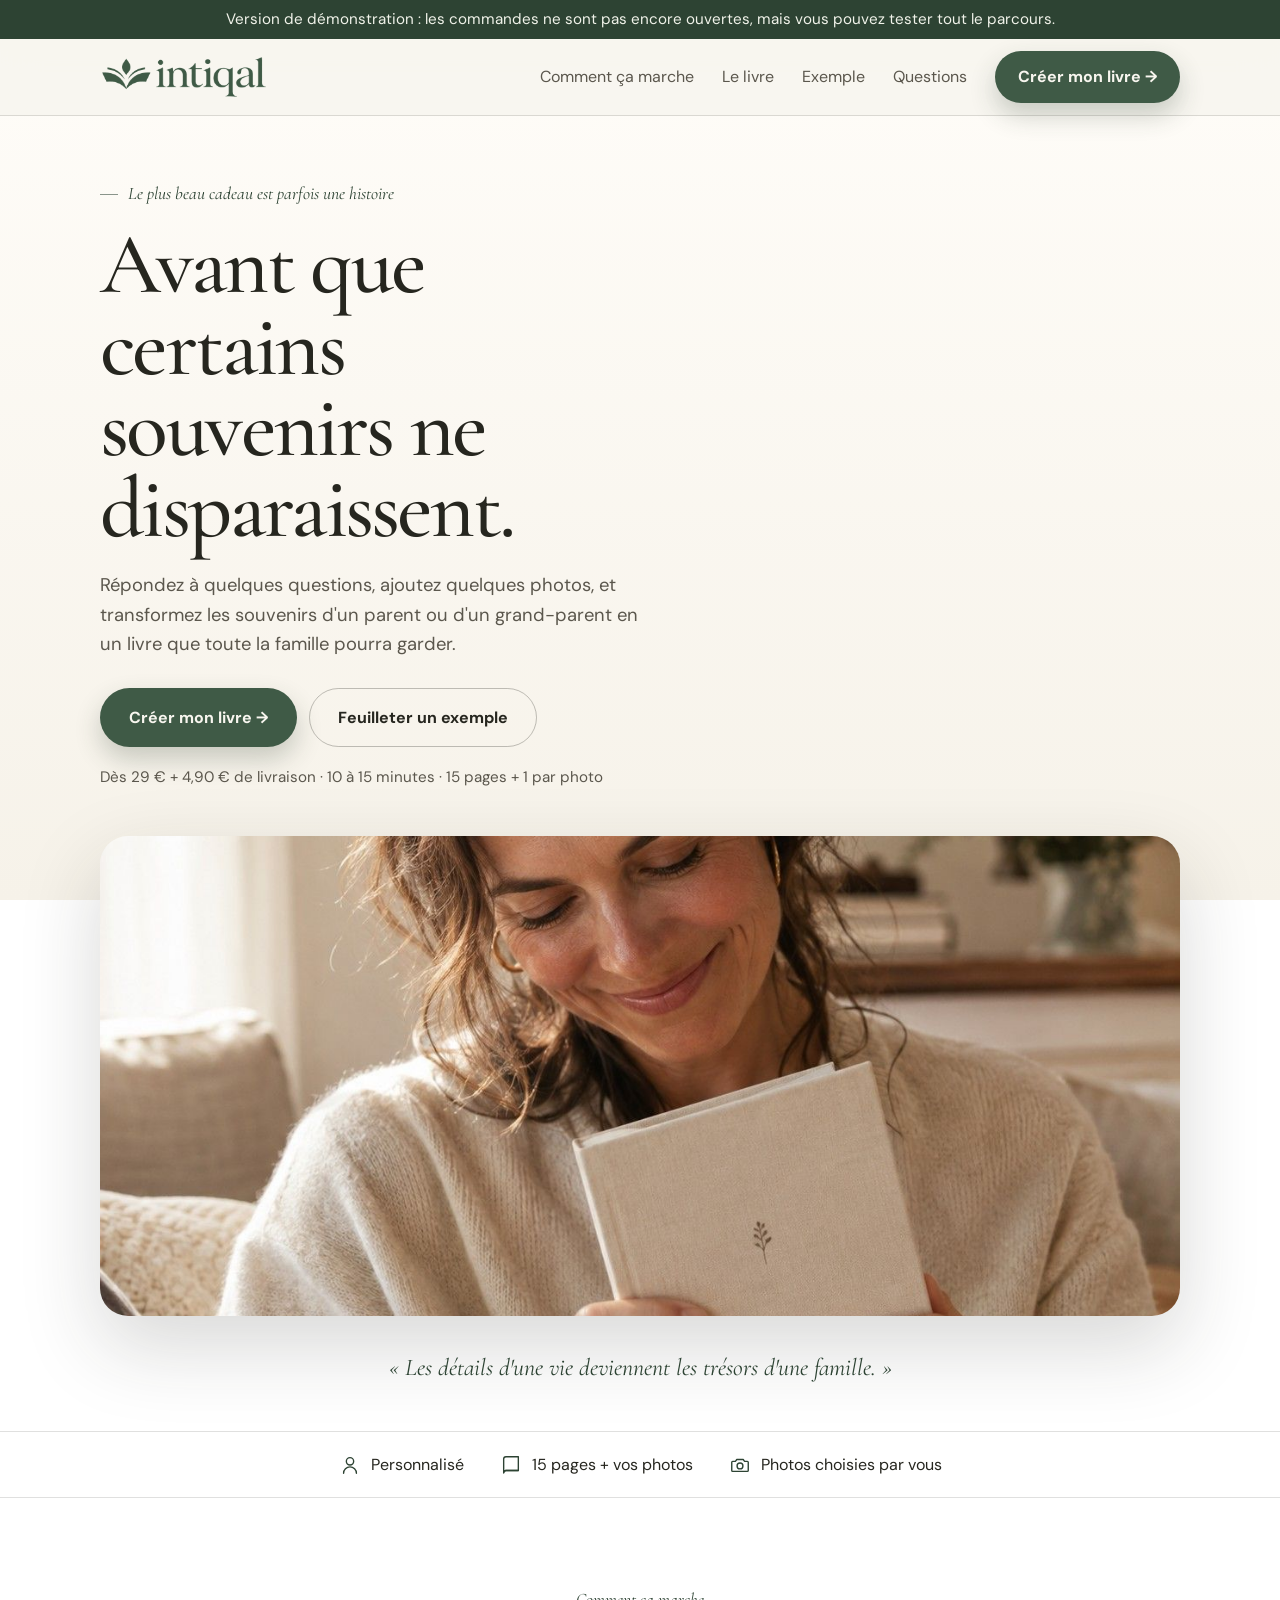
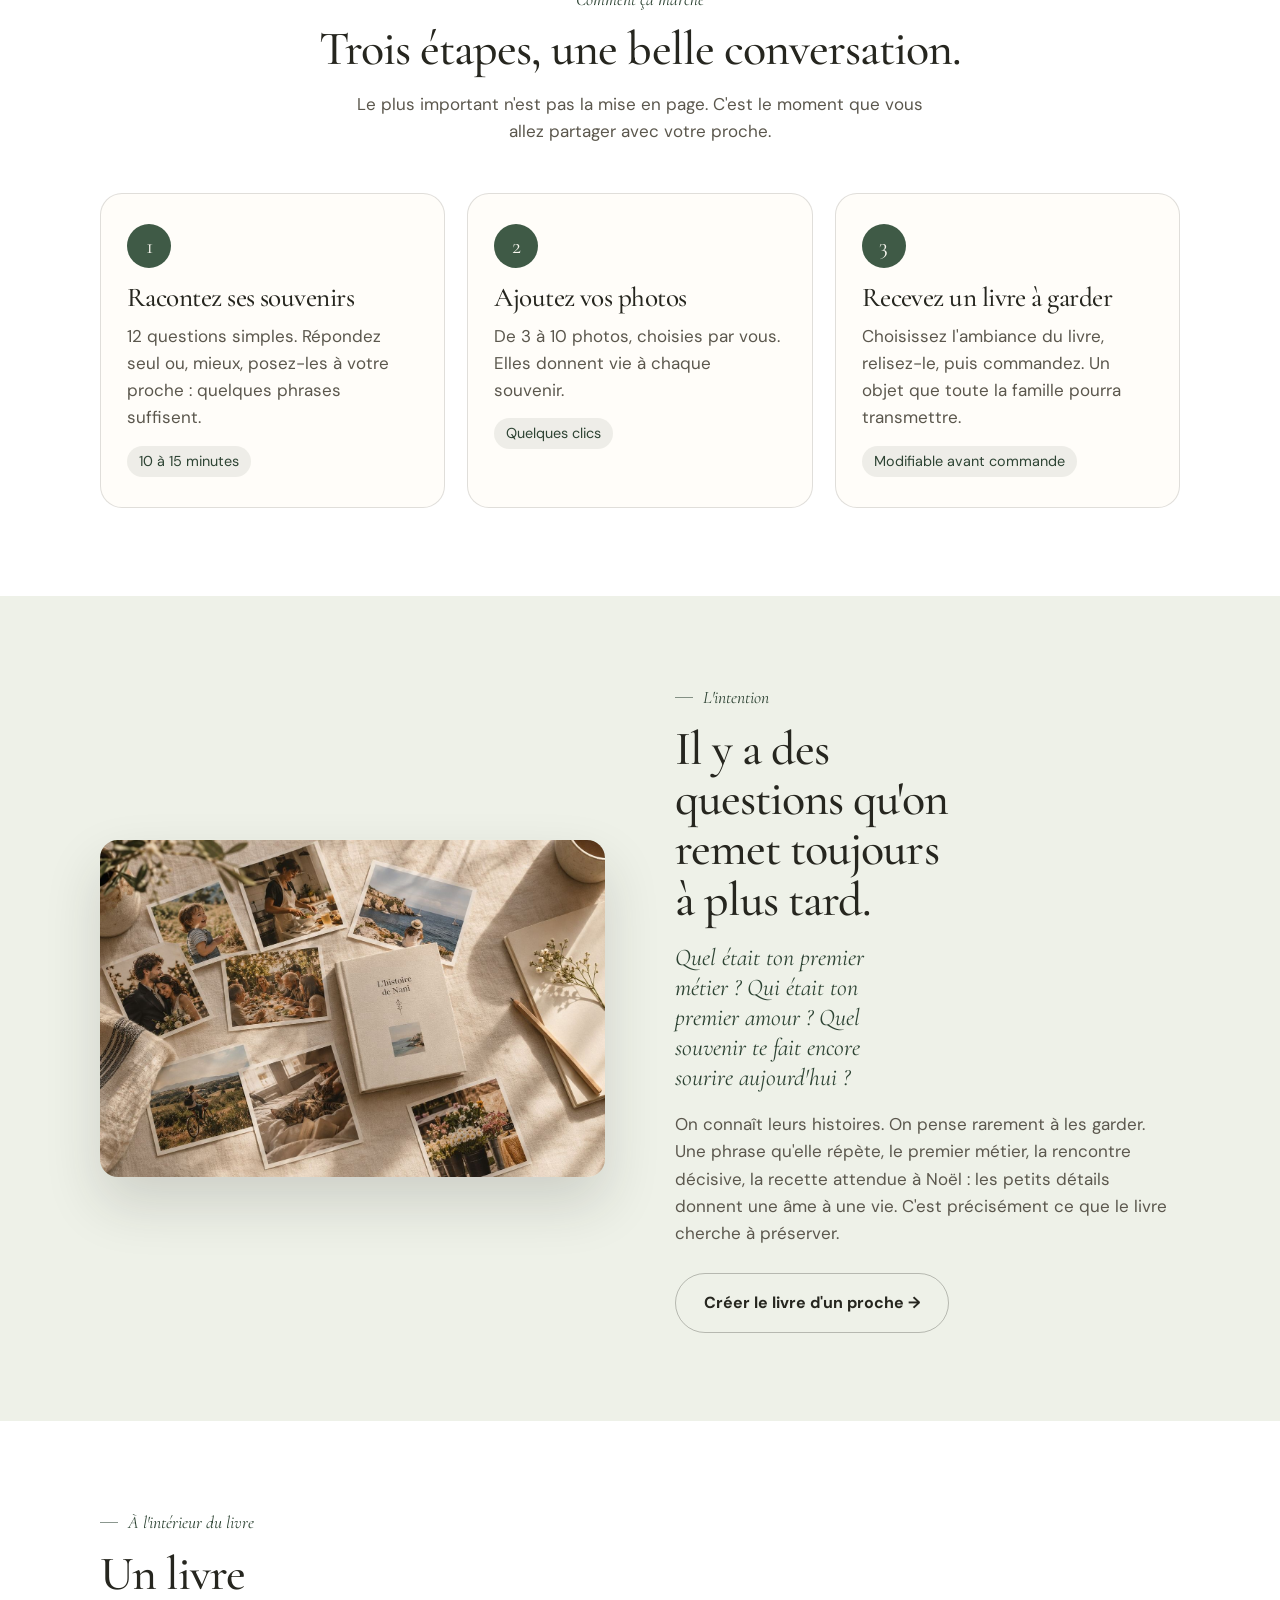
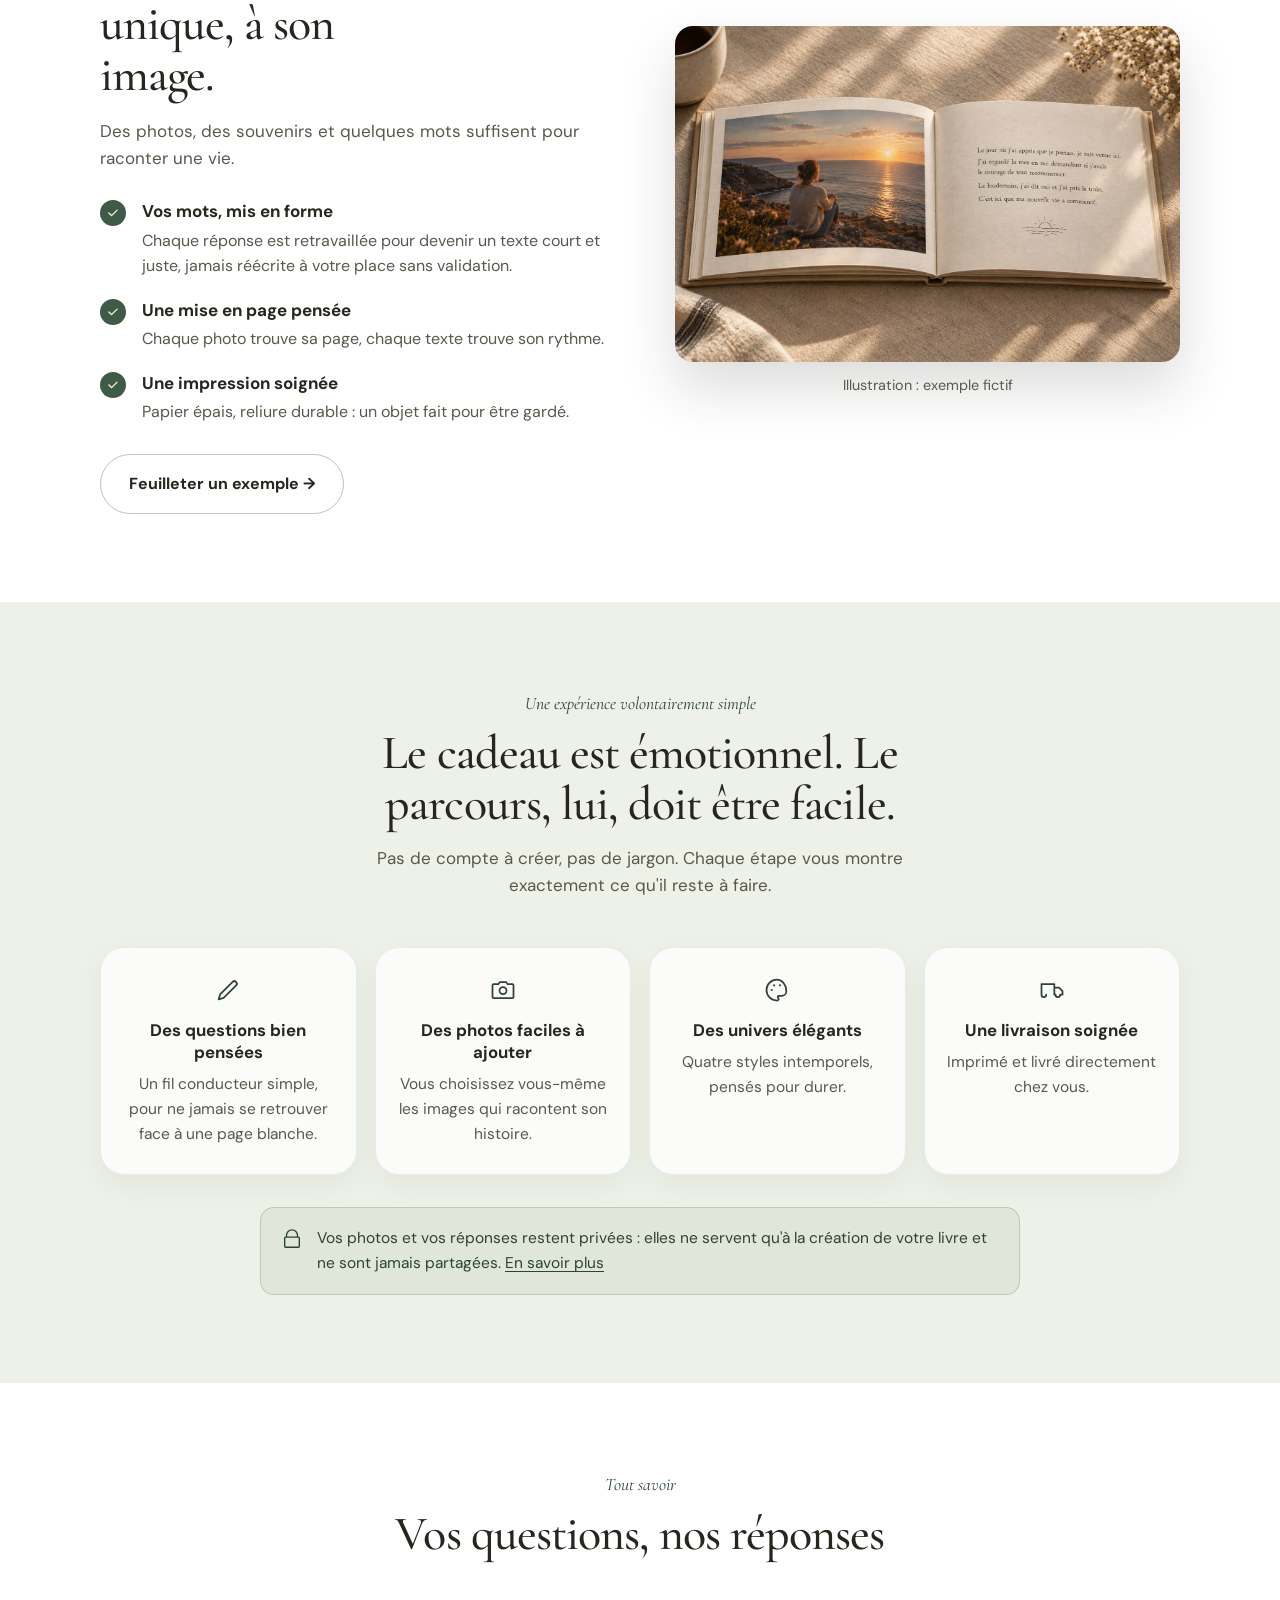
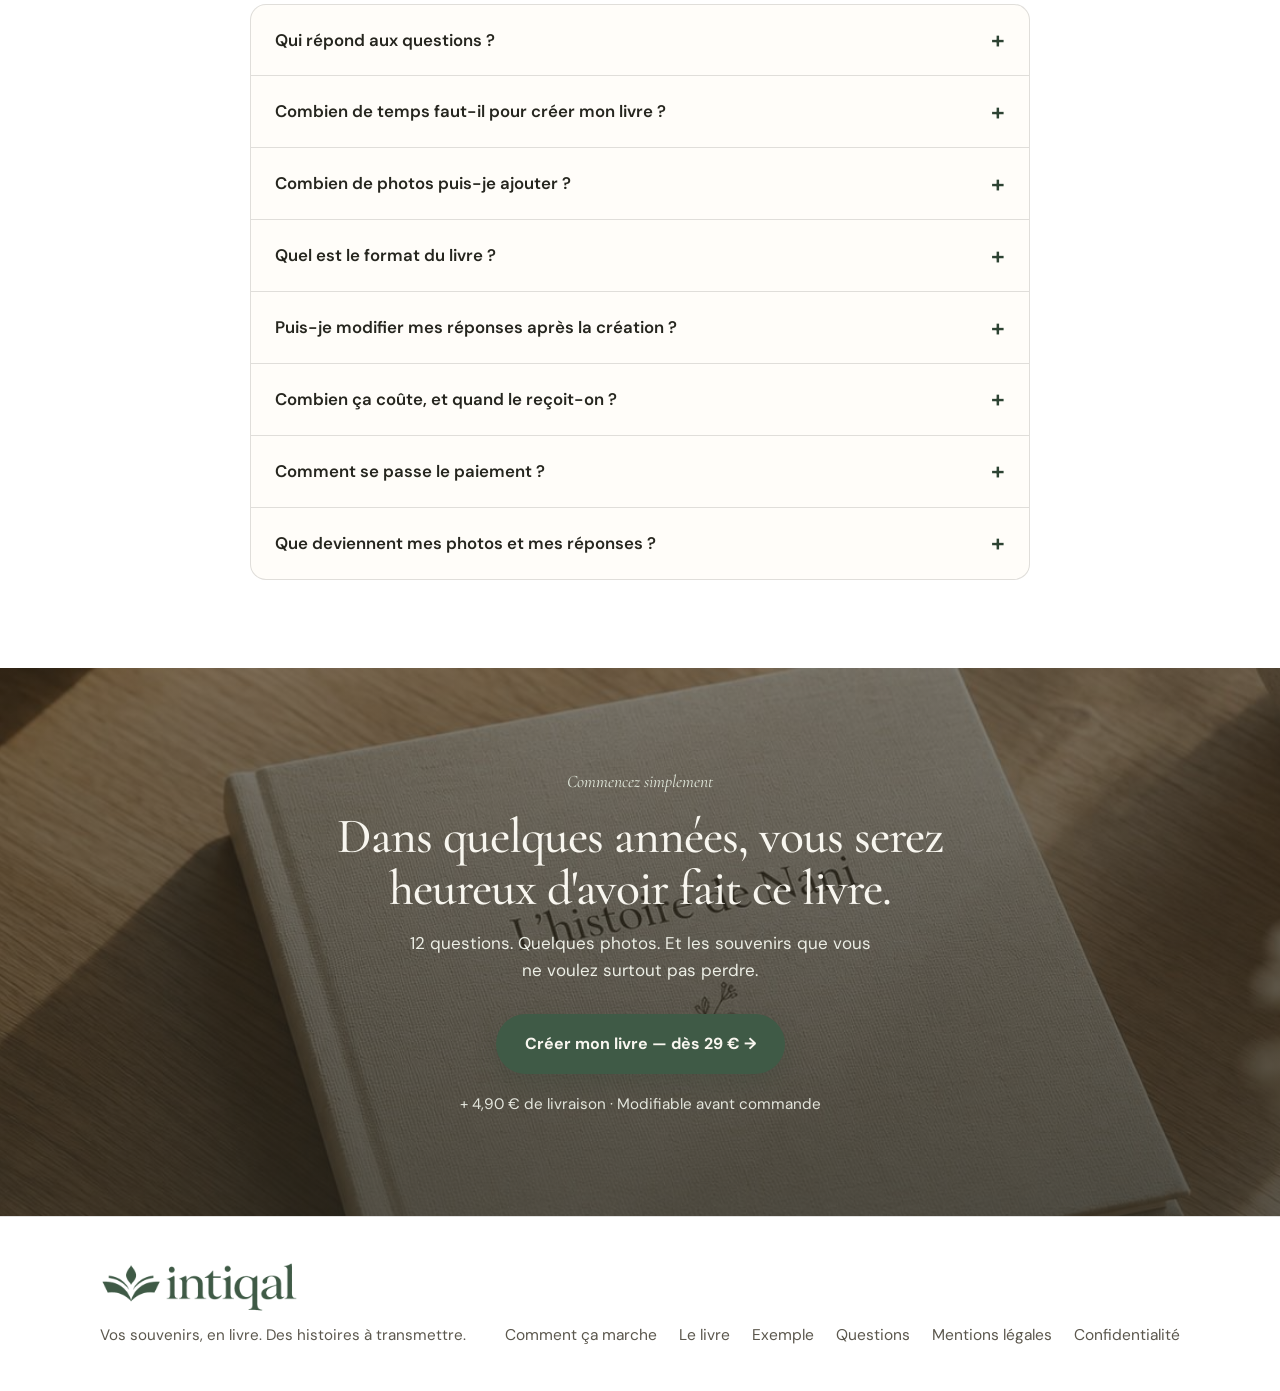
==== commit e01015af: "Audit du parcours : retour, scroll, données, texte" ====
--- a/index.html
+++ b/index.html
@@ -107,7 +107,7 @@
     <p>Le plus important n'est pas la mise en page. C'est le moment que vous allez partager avec votre proche.</p>
   </div>
   <div class="steps">
-    <div class="step"><div class="step-num">1</div><h3>Racontez ses souvenirs</h3><p>12 questions simples. Répondez seul ou, mieux, posez-les à votre proche : quelques mots suffisent.</p><span class="step-time">10 à 15 minutes</span></div>
+    <div class="step"><div class="step-num">1</div><h3>Racontez ses souvenirs</h3><p>12 questions simples. Répondez seul ou, mieux, posez-les à votre proche : quelques phrases suffisent.</p><span class="step-time">10 à 15 minutes</span></div>
     <div class="step"><div class="step-num">2</div><h3>Ajoutez vos photos</h3><p>De 3 à 10 photos, choisies par vous. Elles donnent vie à chaque souvenir.</p><span class="step-time">Quelques clics</span></div>
     <div class="step"><div class="step-num">3</div><h3>Recevez un livre à garder</h3><p>Choisissez l'ambiance du livre, relisez-le, puis commandez. Un objet que toute la famille pourra transmettre.</p><span class="step-time">Modifiable avant commande</span></div>
   </div>
@@ -154,7 +154,7 @@
   <div class="head"><div class="eyebrow">Tout savoir</div><h2>Vos questions, nos réponses</h2></div>
   <div class="faq">
     <details name="faq"><summary>Qui répond aux questions ?</summary><p>Vous pouvez répondre seul, avec vos propres souvenirs, ou poser chaque question à votre proche et noter ses mots. La seconde option donne souvent les plus belles pages.</p></details>
-    <details name="faq"><summary>Combien de temps faut-il pour créer mon livre ?</summary><p>Comptez 10 à 15 minutes : 12 questions guidées, où quelques mots suffisent, puis l'ajout des photos. Vos réponses sont enregistrées au fur et à mesure dans votre navigateur.</p></details>
+    <details name="faq"><summary>Combien de temps faut-il pour créer mon livre ?</summary><p>Comptez 10 à 15 minutes : 12 questions guidées, où quelques phrases suffisent, puis l'ajout des photos. Vos réponses sont enregistrées au fur et à mesure dans votre navigateur.</p></details>
     <details name="faq"><summary>Combien de photos puis-je ajouter ?</summary><p>Entre 3 et 10 photos.</p></details>
     <details name="faq"><summary>Quel est le format du livre ?</summary><p>Un livre relié de 15 pages, plus une page pour chaque photo, disponible en 4 univers visuels : doux &amp; naturel, élégant &amp; intemporel, tendre &amp; fleuri, photo &amp; souvenirs.</p></details>
     <details name="faq"><summary>Puis-je modifier mes réponses après la création ?</summary><p>Oui, vous pouvez revenir sur vos réponses, vos photos et le style à tout moment avant de commander.</p></details>
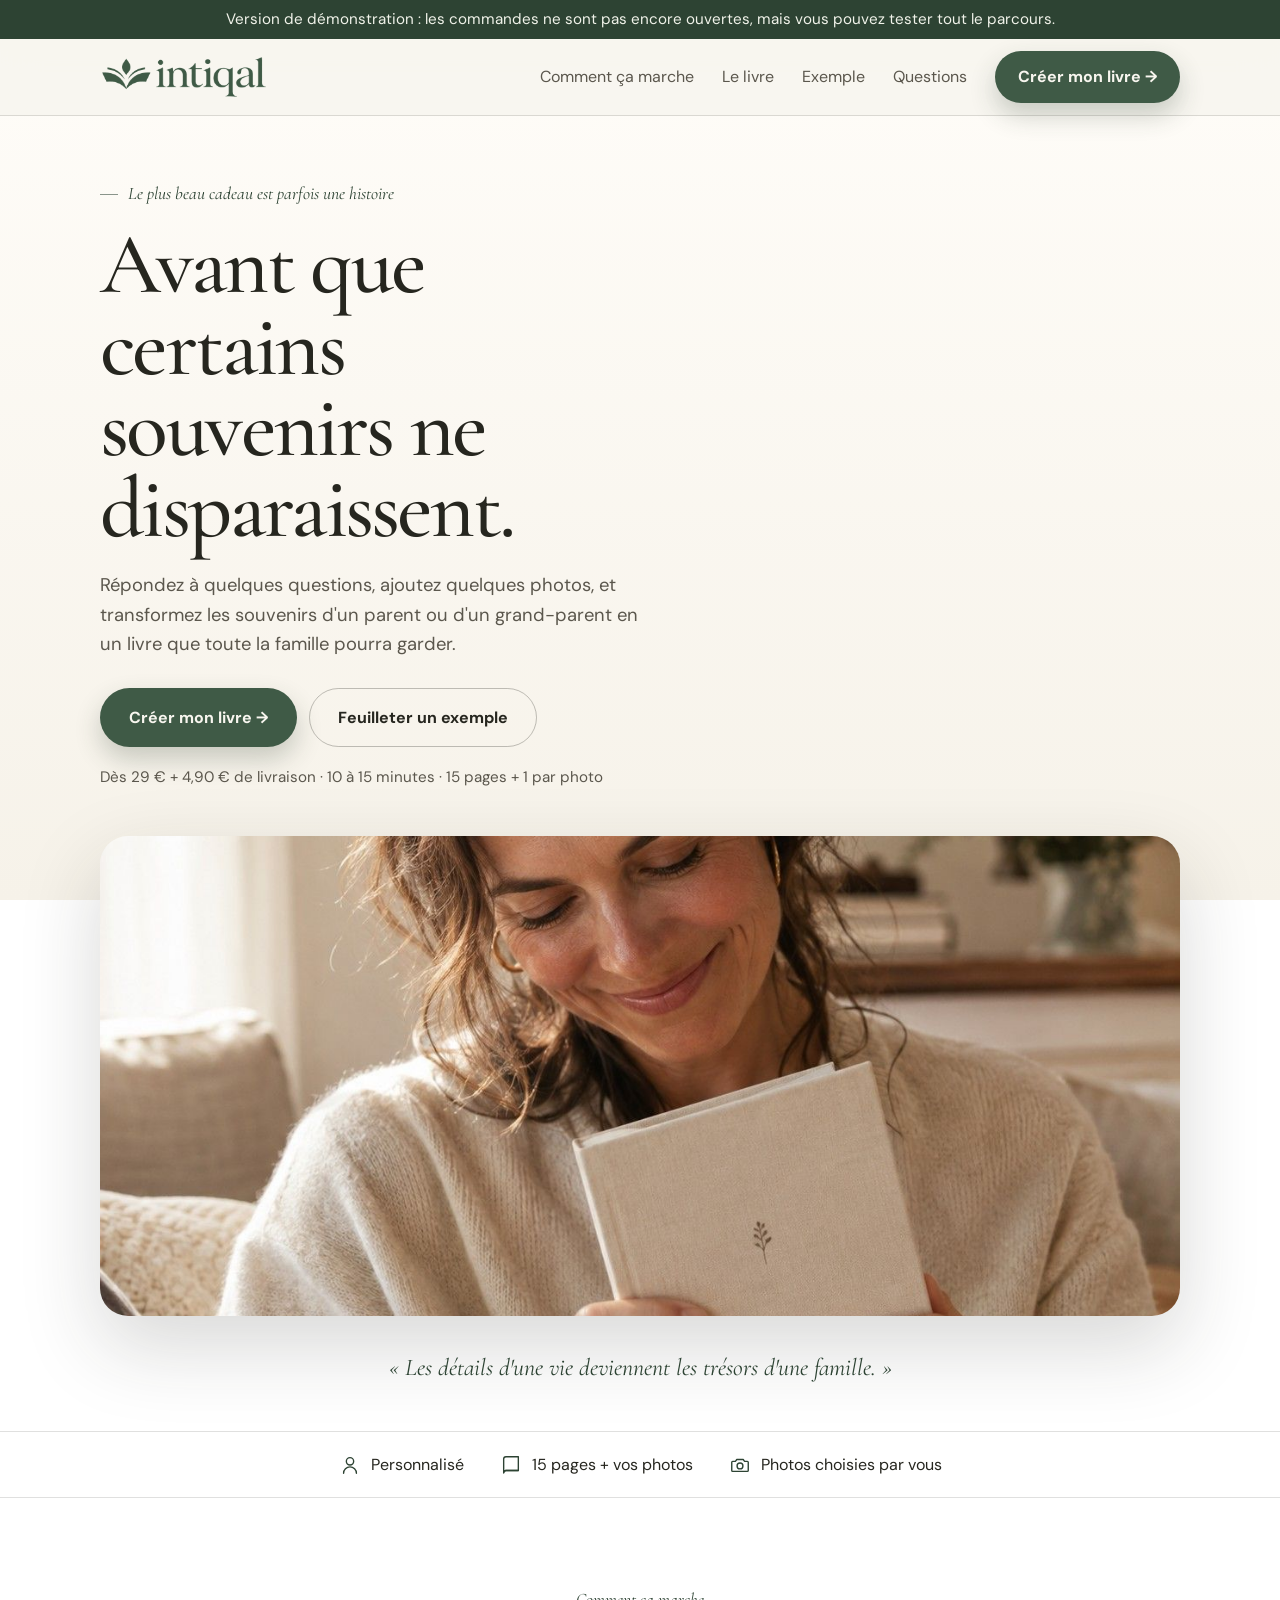
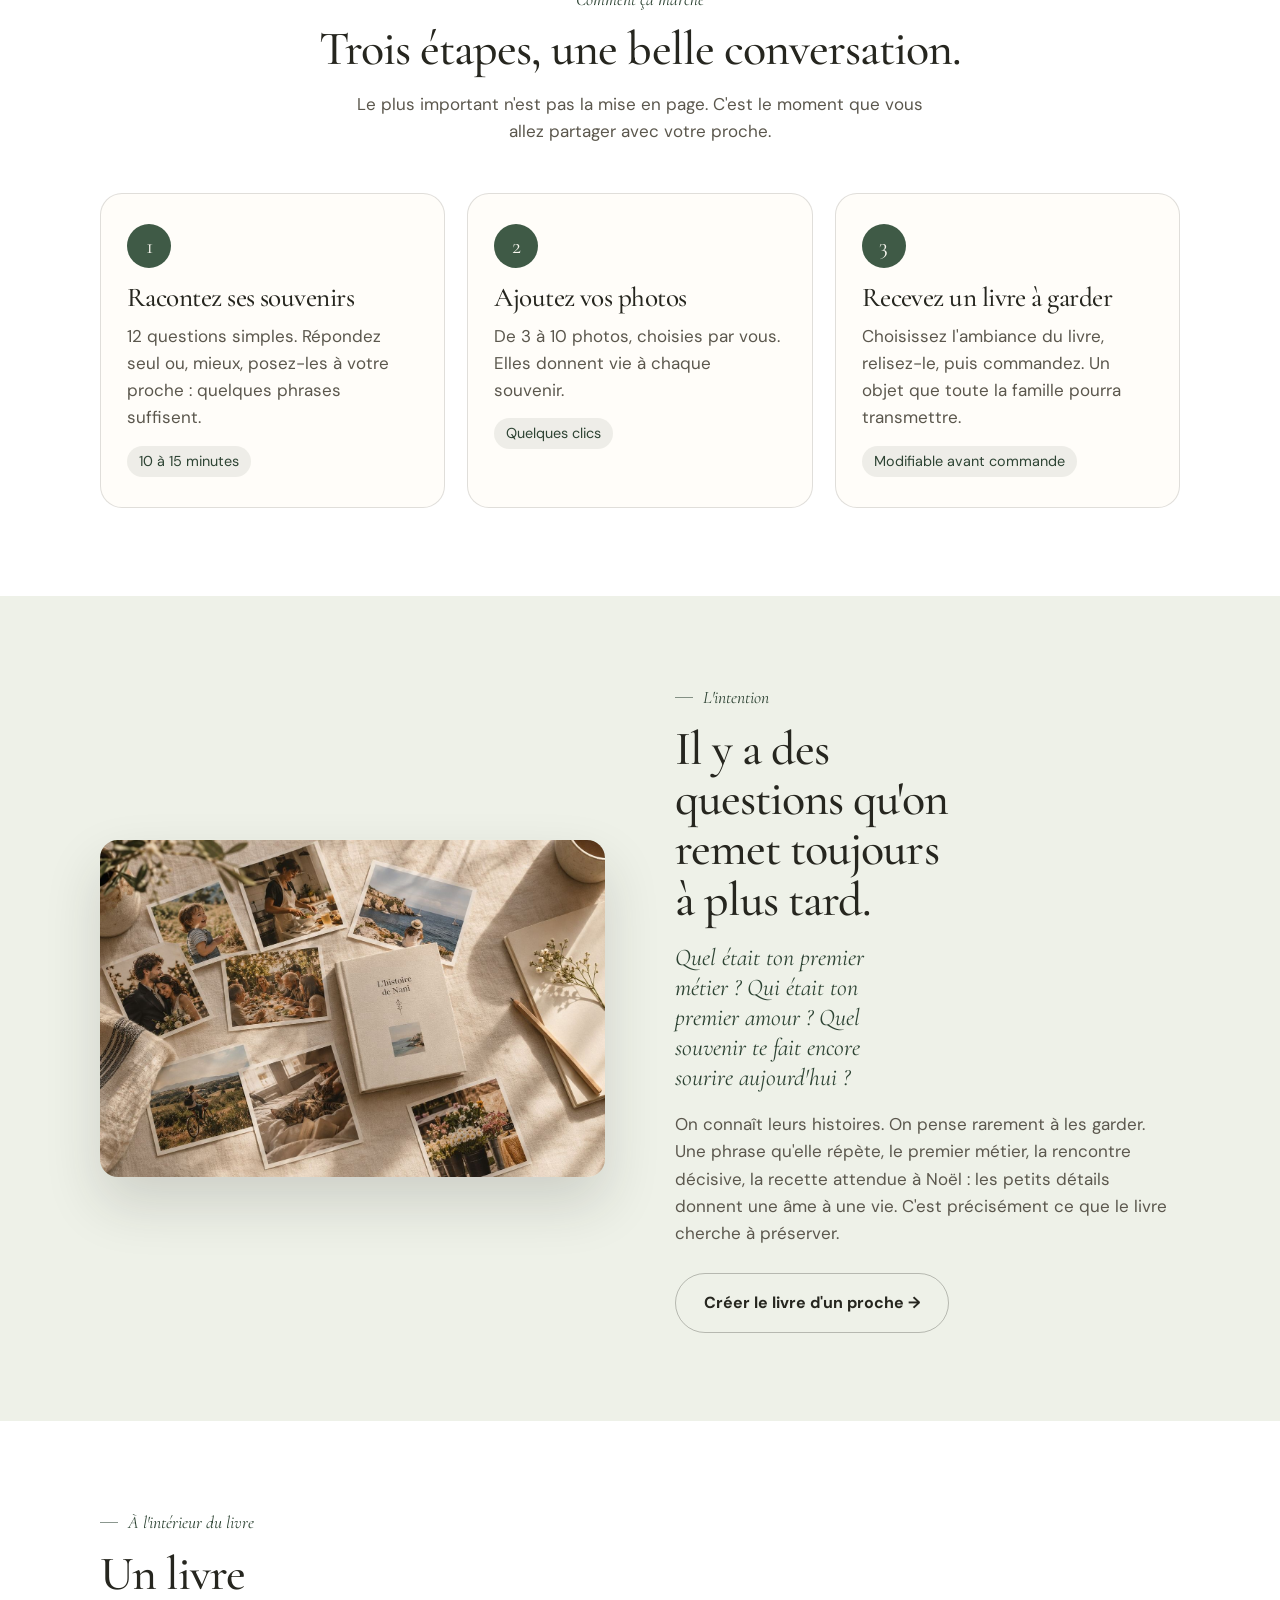
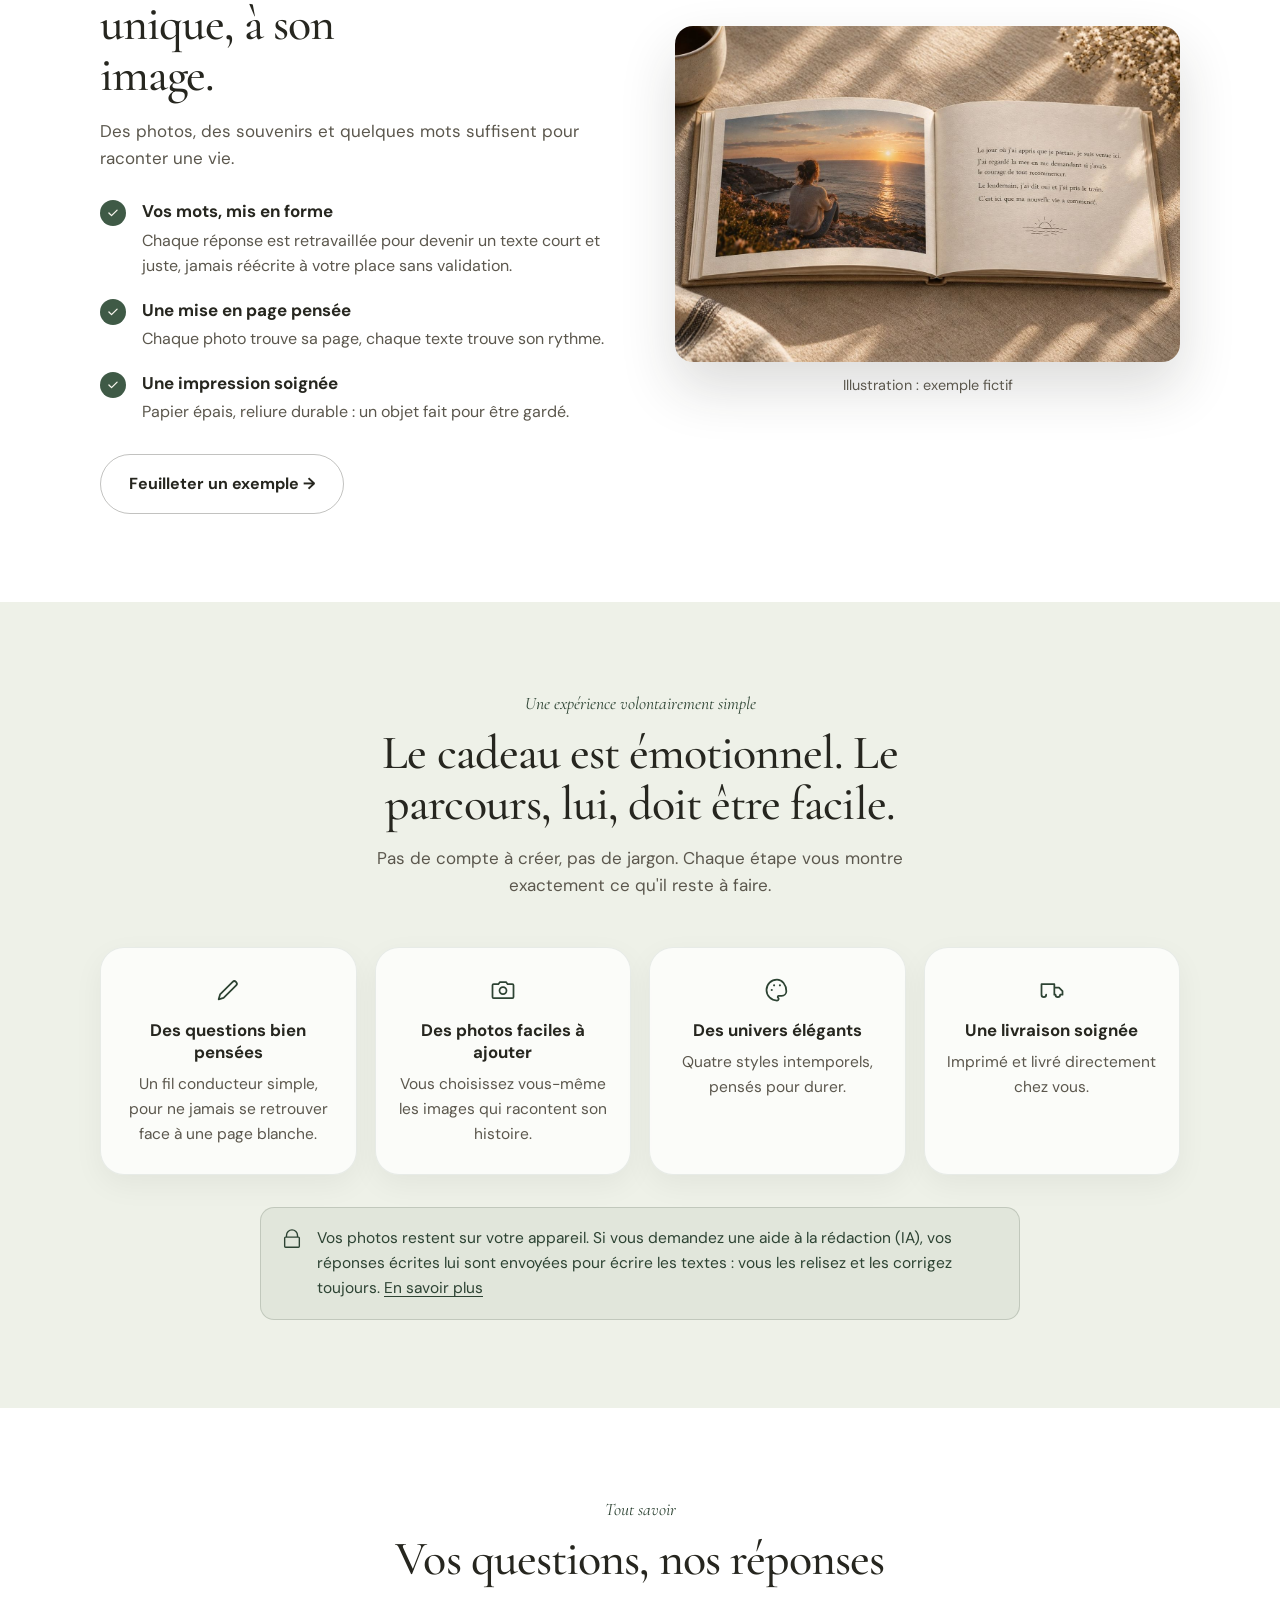
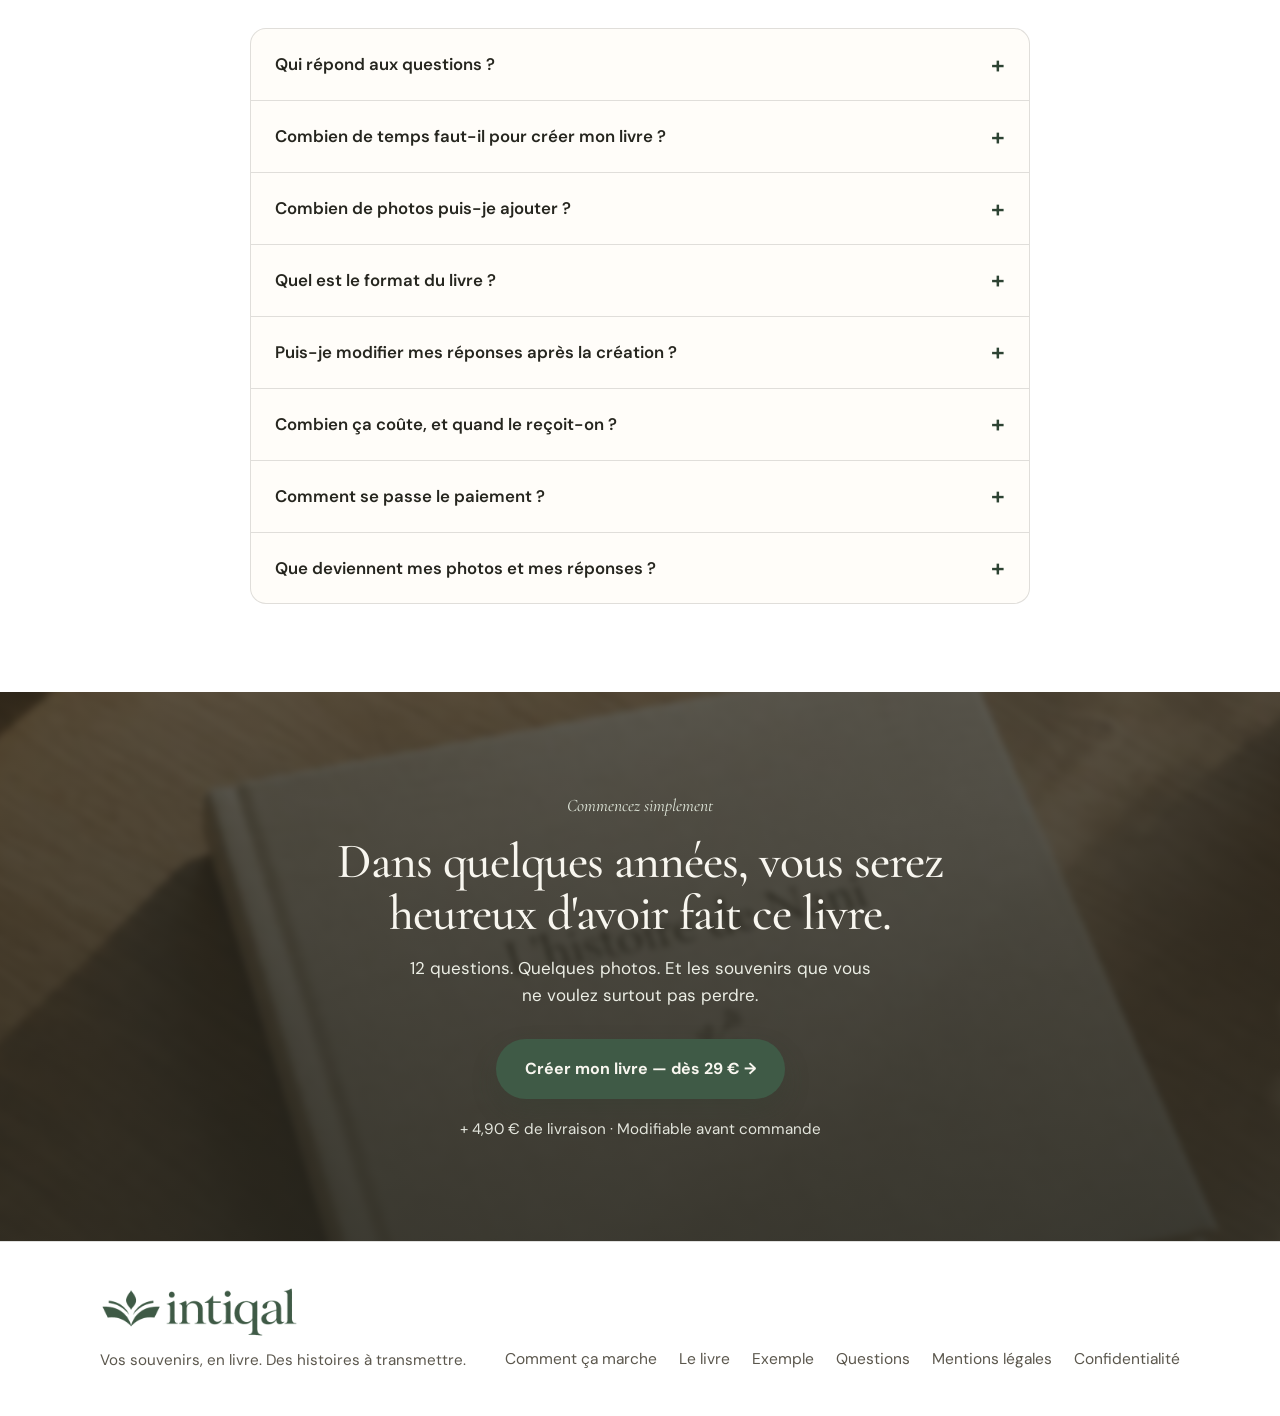
==== commit d3be8e46: "Consigne IA affinée, accueil exact sur la confidentialité, bandeau lisible" ====
--- a/index.html
+++ b/index.html
@@ -147,7 +147,7 @@
     <div class="card"><svg class="icon" viewBox="0 0 24 24"><path d="M12 3a9 9 0 1 0 0 18c1.4 0 1.9-1.4.9-2.4-.6-.6-.2-1.6.6-1.6H16a4 4 0 0 0 4-4c0-5.5-3.6-10-8-10Z"/><circle cx="7.5" cy="12" r=".9" fill="currentColor" stroke="none"/><circle cx="9.5" cy="8" r=".9" fill="currentColor" stroke="none"/><circle cx="14.5" cy="8" r=".9" fill="currentColor" stroke="none"/></svg><h3>Des univers élégants</h3><p>Quatre styles intemporels, pensés pour durer.</p></div>
     <div class="card"><svg class="icon" viewBox="0 0 24 24"><path d="M3 16V7h11v9M14 10h4l3 3v3h-2M3 16a2 2 0 1 0 4 0M15 16a2 2 0 1 0 4 0"/></svg><h3>Une livraison soignée</h3><p>Imprimé et livré directement chez vous.</p></div>
   </div>
-  <div class="notice"><svg class="icon" viewBox="0 0 24 24"><path d="M6 10V8a6 6 0 1 1 12 0v2M5 10h14a1 1 0 0 1 1 1v9a1 1 0 0 1-1 1H5a1 1 0 0 1-1-1v-9a1 1 0 0 1 1-1Z"/></svg><span>Vos photos et vos réponses restent privées : elles ne servent qu'à la création de votre livre et ne sont jamais partagées. <a href="confidentialite.html" style="text-decoration:underline;text-underline-offset:3px">En savoir plus</a></span></div>
+  <div class="notice"><svg class="icon" viewBox="0 0 24 24"><path d="M6 10V8a6 6 0 1 1 12 0v2M5 10h14a1 1 0 0 1 1 1v9a1 1 0 0 1-1 1H5a1 1 0 0 1-1-1v-9a1 1 0 0 1 1-1Z"/></svg><span>Vos photos restent sur votre appareil. Si vous demandez une aide à la rédaction (IA), vos réponses écrites lui sont envoyées pour écrire les textes : vous les relisez et les corrigez toujours. <a href="confidentialite.html" style="text-decoration:underline;text-underline-offset:3px">En savoir plus</a></span></div>
 </div></section>
 
 <section class="section" id="faq"><div class="wrap">
--- a/site.css
+++ b/site.css
@@ -83,8 +83,8 @@
 
 /* CTA final */
 .cta{position:relative;padding:100px 0;text-align:center;overflow:hidden;color:#f8f6ef}
-.cta-bg{position:absolute;inset:0;object-fit:cover;width:100%;height:100%}
-.cta:after{content:"";position:absolute;inset:0;background:linear-gradient(180deg,rgba(38,38,31,.58),rgba(38,38,31,.76))}
+.cta-bg{position:absolute;inset:0;object-fit:cover;width:100%;height:100%;filter:blur(3px);transform:scale(1.05)}
+.cta:after{content:"";position:absolute;inset:0;background:linear-gradient(180deg,rgba(38,38,31,.74),rgba(38,38,31,.88))}
 .cta .wrap{position:relative;z-index:2}
 .cta .eyebrow{justify-content:center;color:#e1e8db}
 .cta .eyebrow:before{display:none}
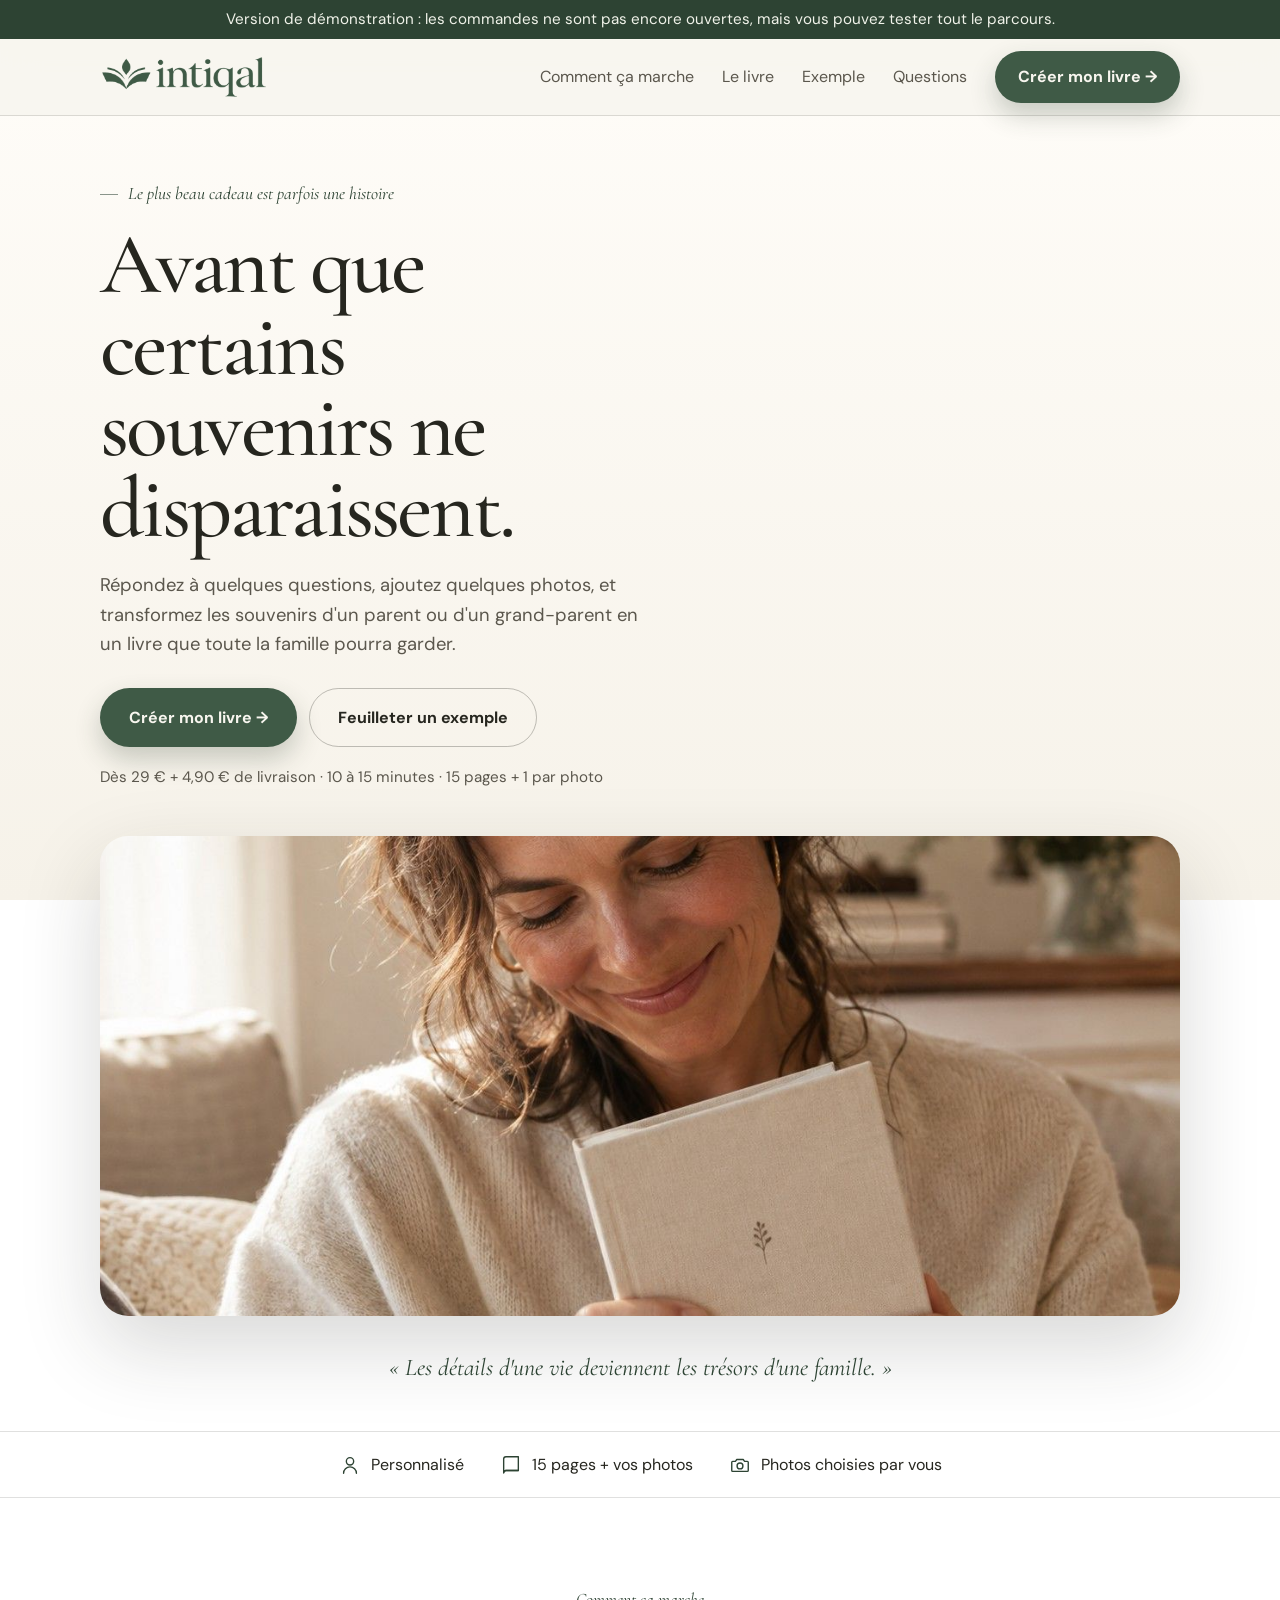
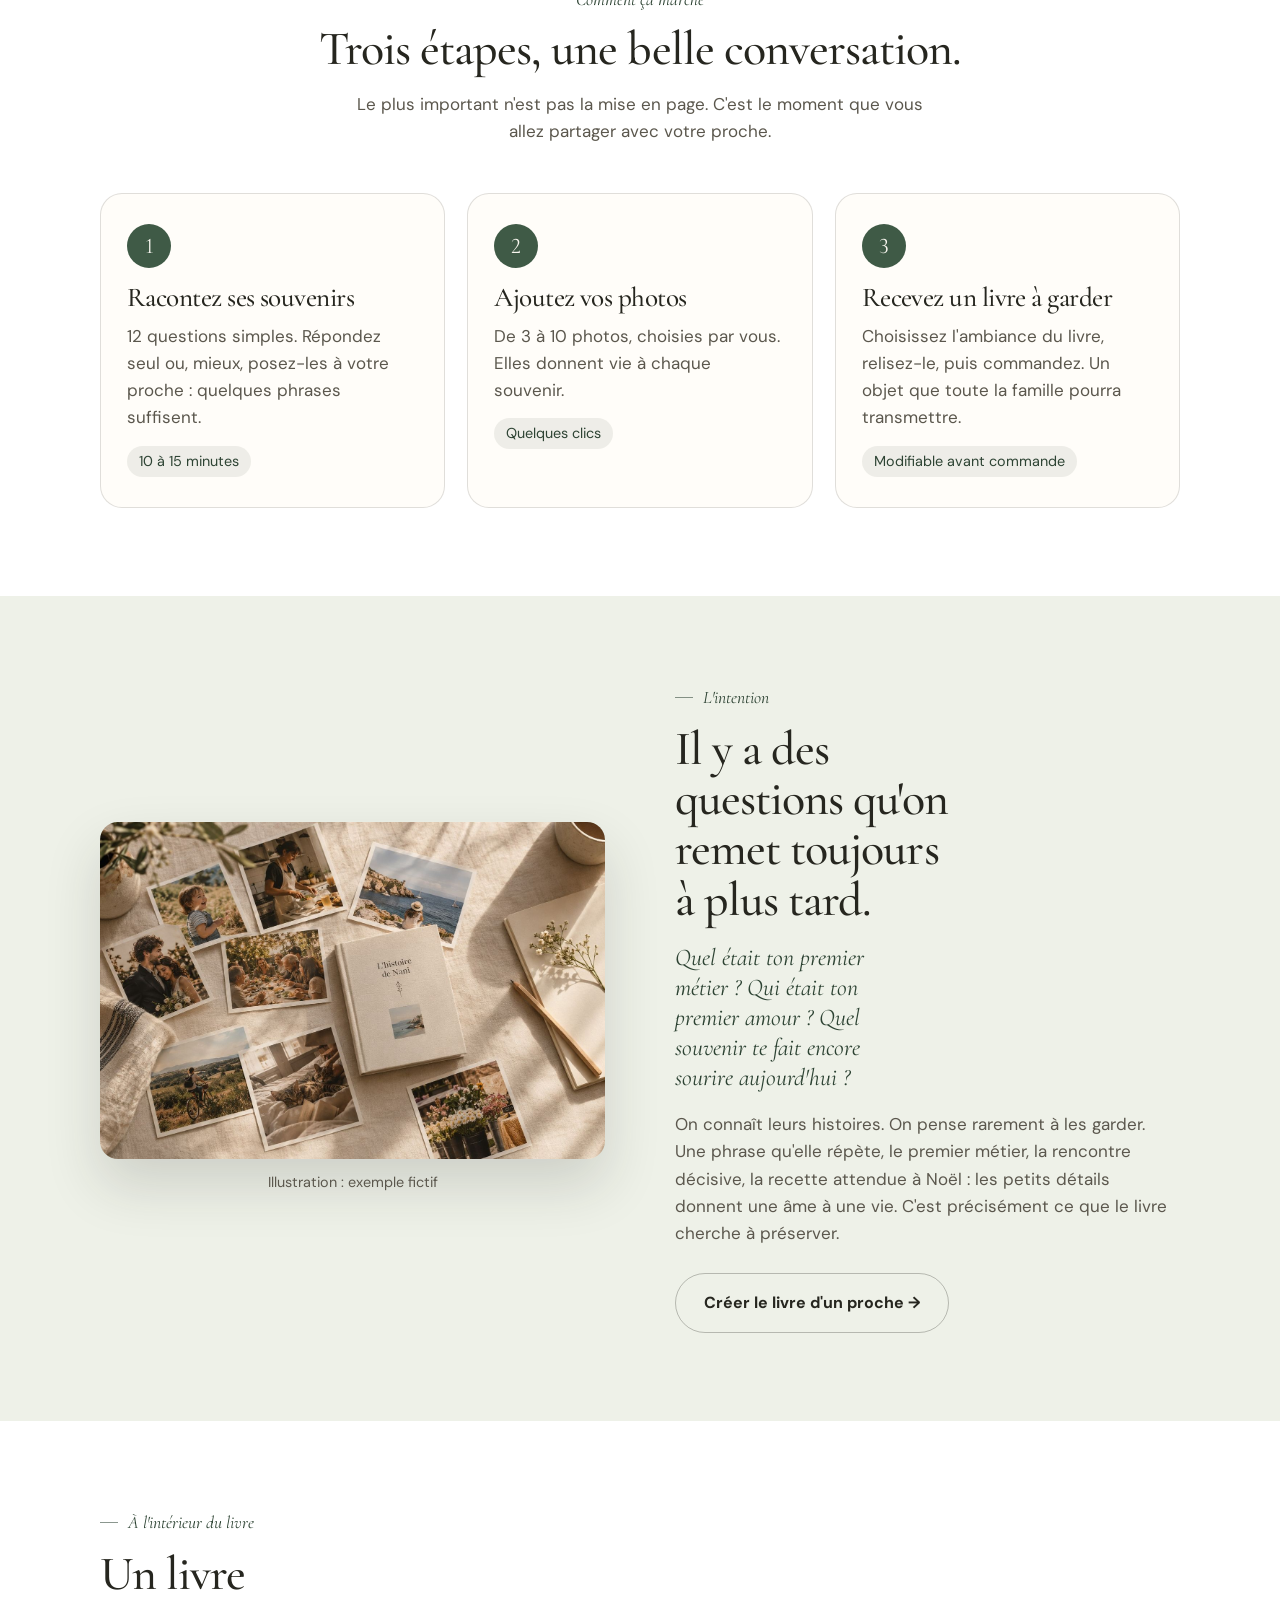
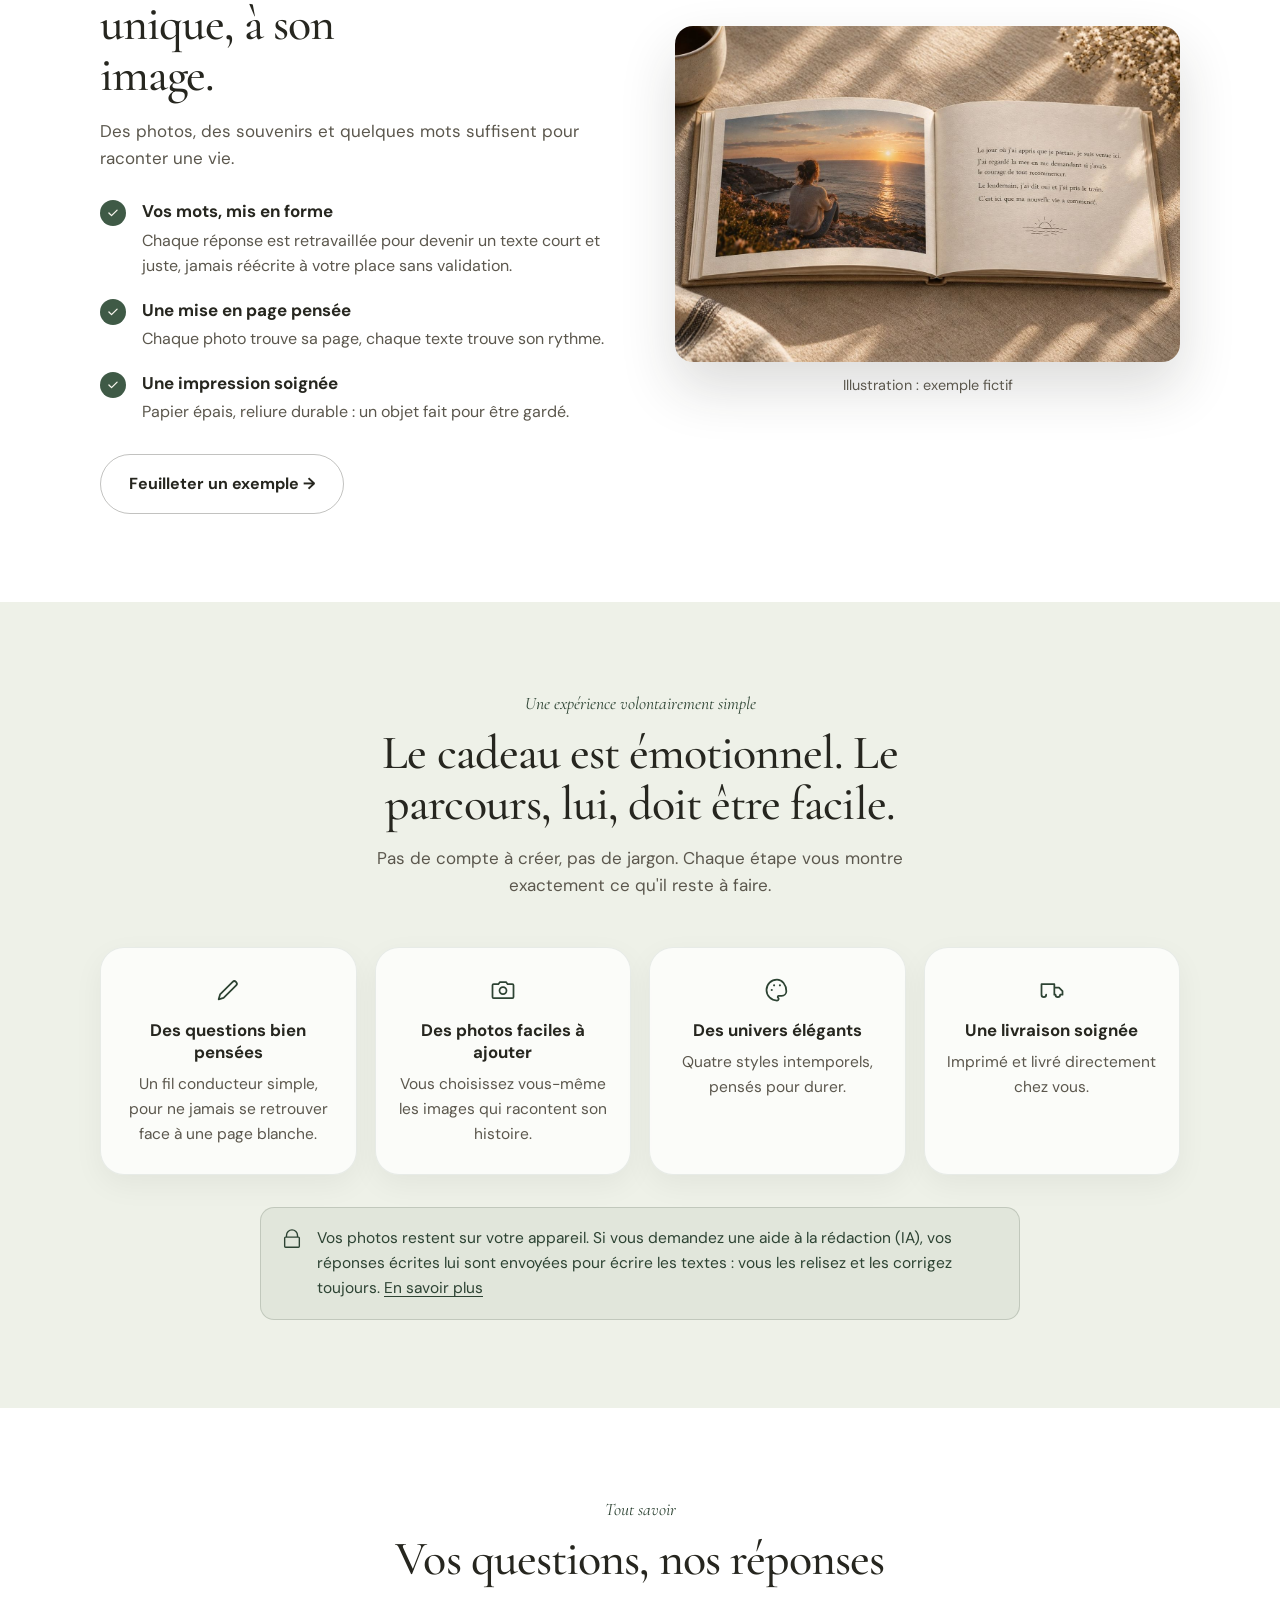
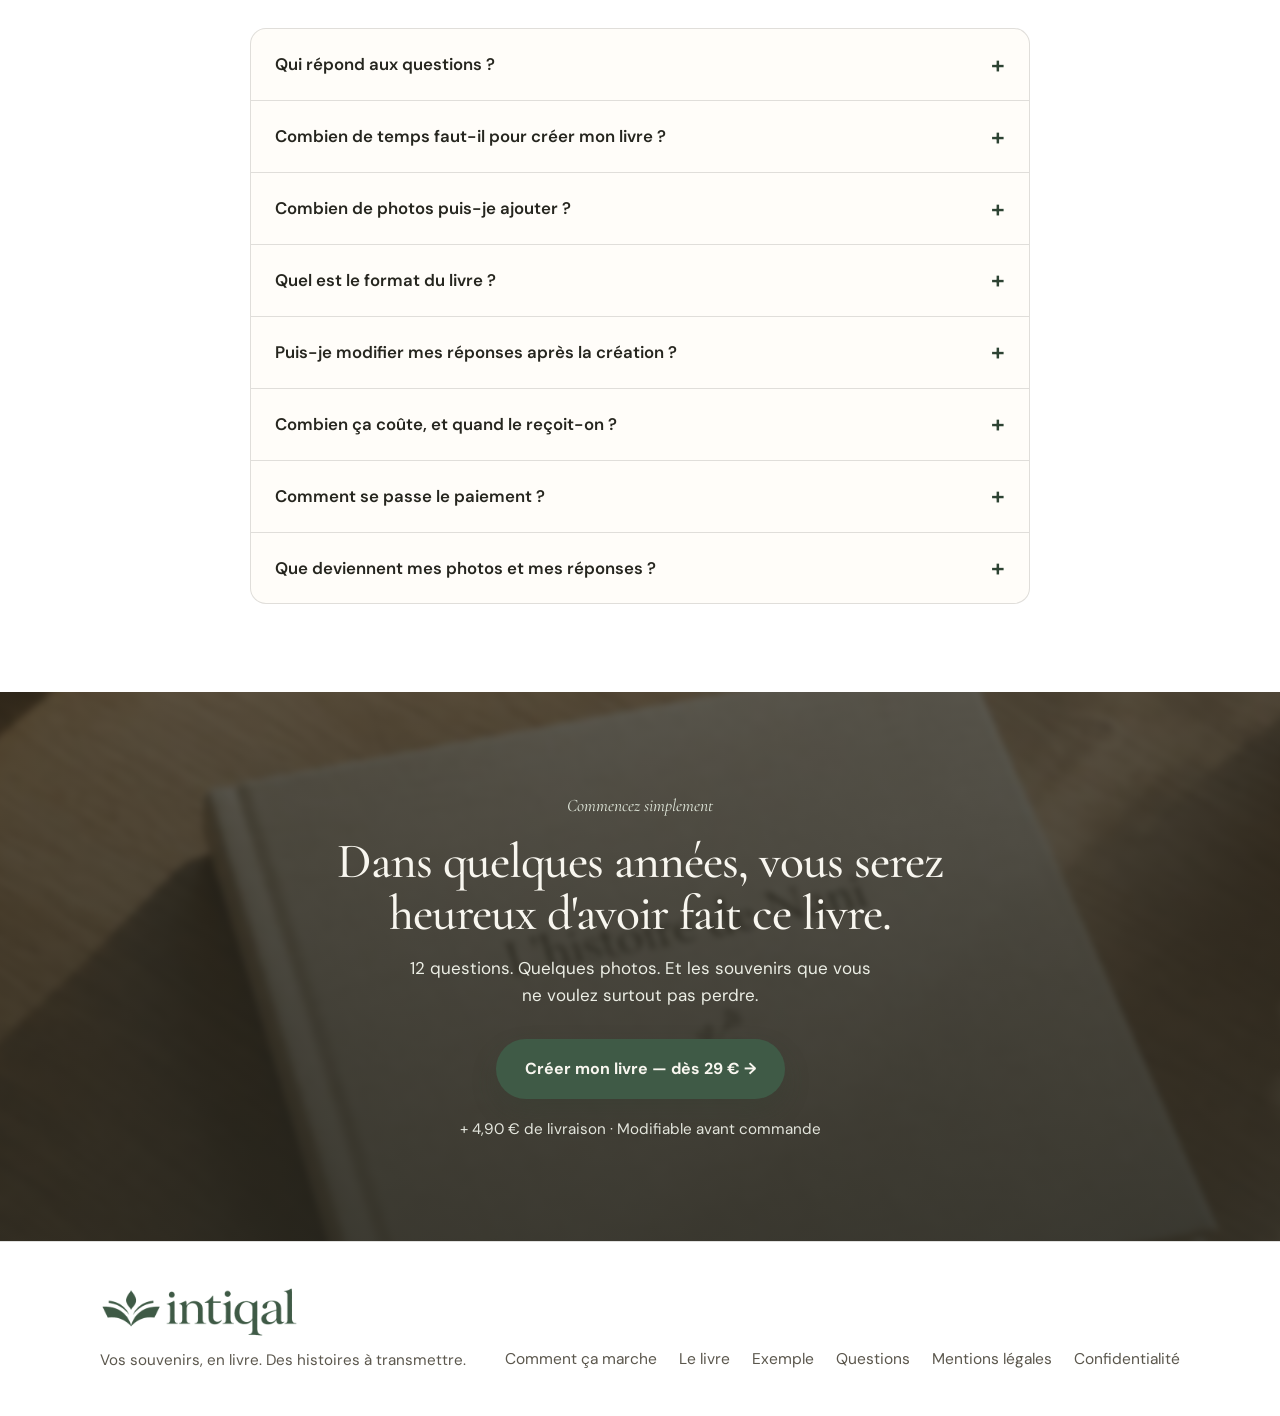
==== commit 687d7e2c: "Accueil mobile : titres pleine largeur, chiffre 1, légende" ====
--- a/index.html
+++ b/index.html
@@ -35,7 +35,7 @@
 
 .steps{margin-top:48px;display:grid;grid-template-columns:repeat(3,1fr);gap:22px}
 .step{background:var(--paper2);border:1px solid var(--line);border-radius:22px;padding:30px 26px}
-.step-num{width:44px;height:44px;border-radius:50%;background:var(--green);color:#f8f6ef;display:grid;place-items:center;font-family:var(--serif);font-size:1.4rem;margin-bottom:16px}
+.step-num{width:44px;height:44px;border-radius:50%;background:var(--green);color:#f8f6ef;display:grid;place-items:center;font-family:var(--serif);font-size:1.4rem;font-variant-numeric:lining-nums;font-feature-settings:"lnum" 1;margin-bottom:16px}
 .step h3{font-size:1.7rem;margin-bottom:10px}
 .step p{color:var(--muted)}
 .step-time{display:inline-block;margin-top:14px;font-size:.9rem;color:var(--green-dark);background:rgba(65,83,62,.09);border-radius:999px;padding:4px 12px}
@@ -59,6 +59,7 @@
   .steps{grid-template-columns:1fr}
   .split{grid-template-columns:1fr;gap:36px}
   .split .art{order:1}.split .copy{order:2}
+  .split-copy h2,.split-copy>p,.quote{max-width:none}
 }
 @media(max-width:560px){
   .hero{padding-top:34px}
@@ -114,7 +115,7 @@
 </div></section>
 
 <section class="section tint" id="histoire"><div class="wrap split">
-  <div class="art"><figure class="art-frame"><img src="assets/intention-flatlay.jpg" width="1400" height="933" loading="lazy" alt="Le livre souvenir entouré de photos de famille imprimées, sur un plaid en lin"></figure></div>
+  <div class="art"><figure class="art-frame"><img src="assets/intention-flatlay.jpg" width="1400" height="933" loading="lazy" alt="Le livre souvenir entouré de photos de famille imprimées, sur un plaid en lin"><figcaption>Illustration : exemple fictif</figcaption></figure></div>
   <div class="copy split-copy">
     <div class="eyebrow">L'intention</div>
     <h2>Il y a des questions qu'on remet toujours à plus tard.</h2>
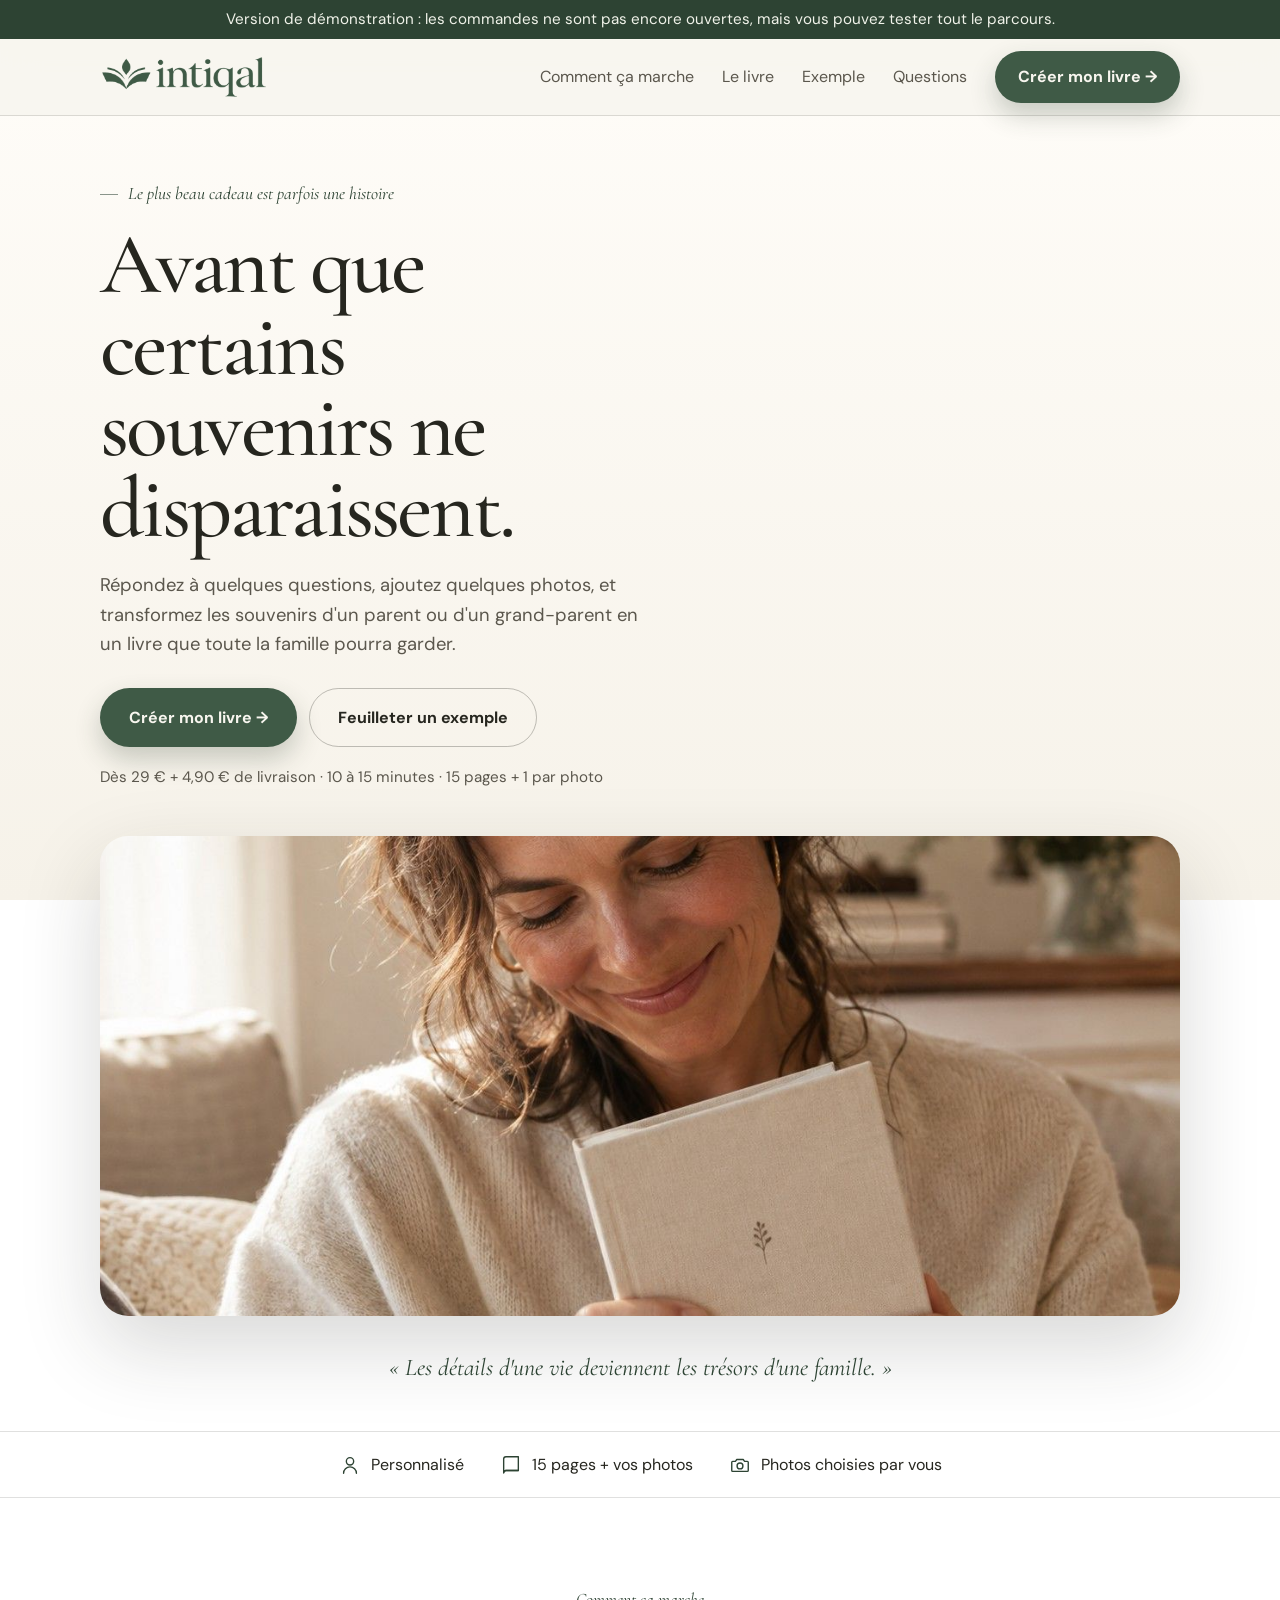
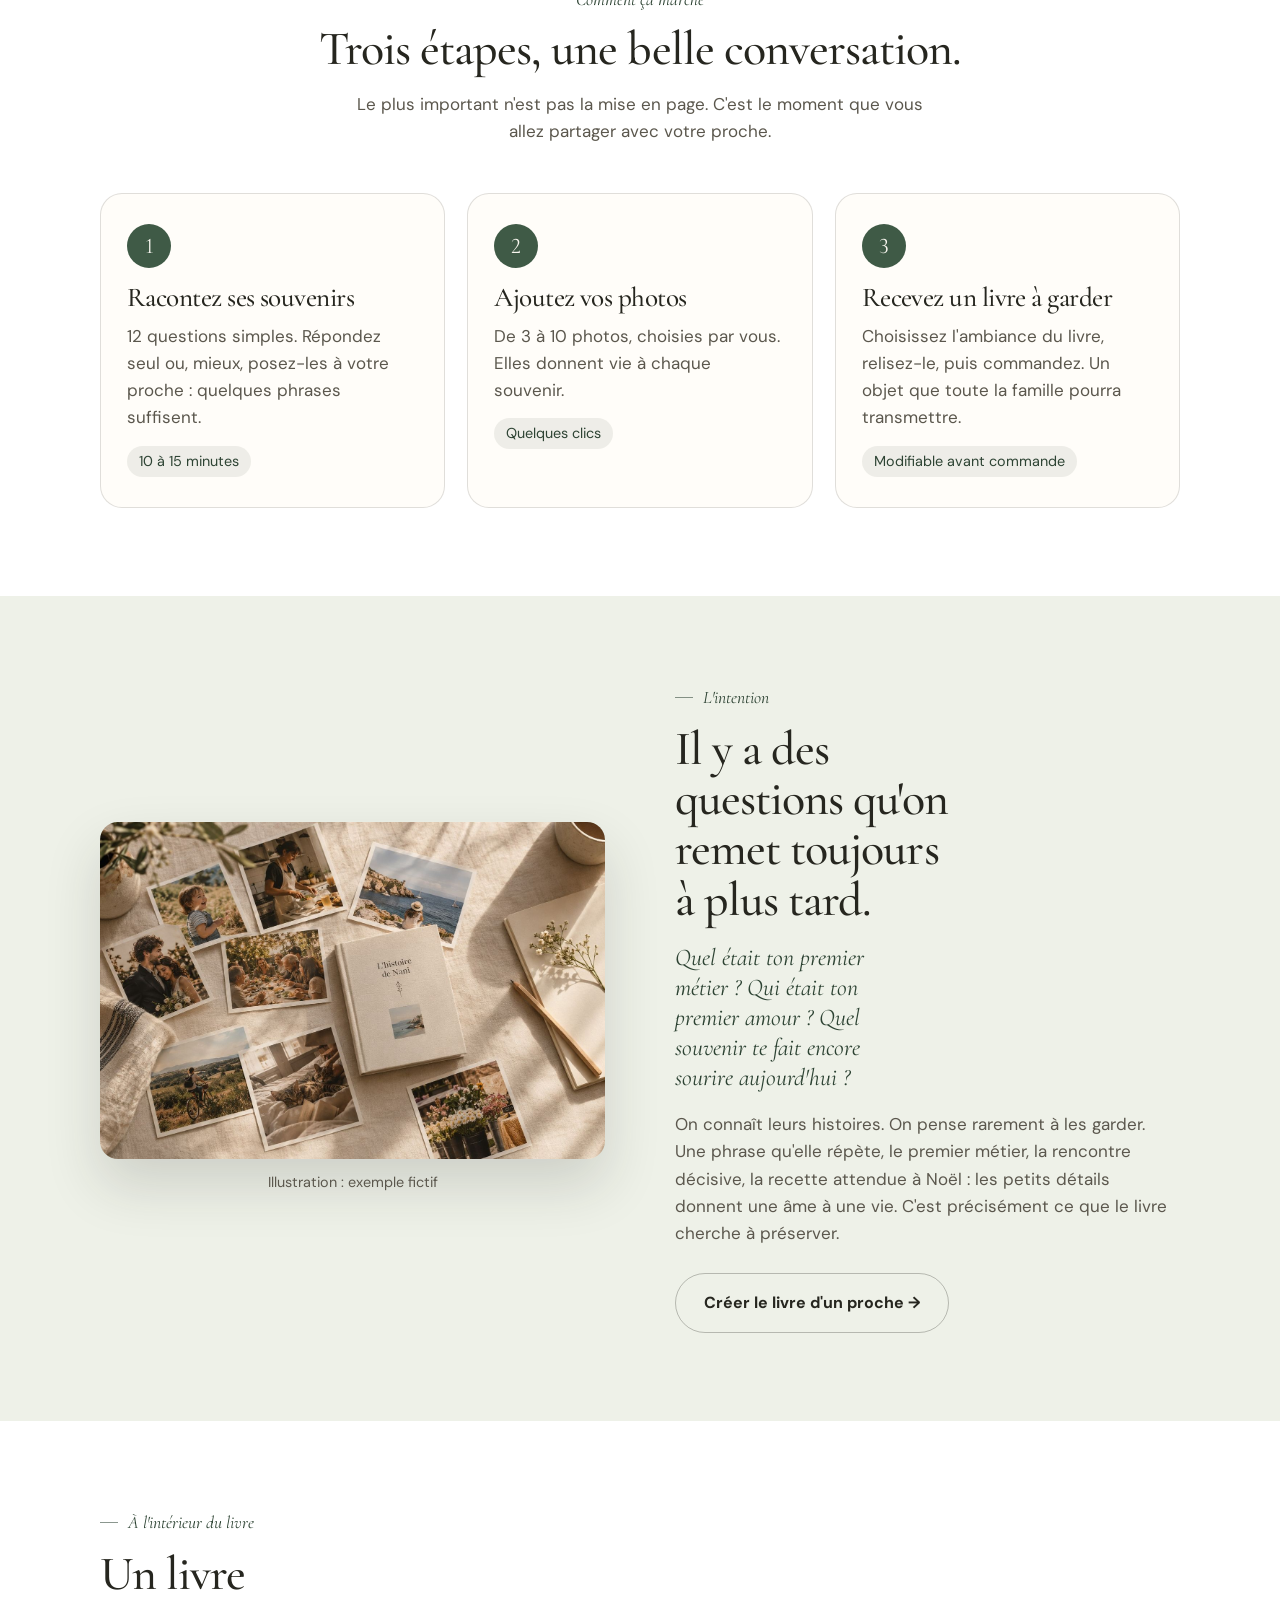
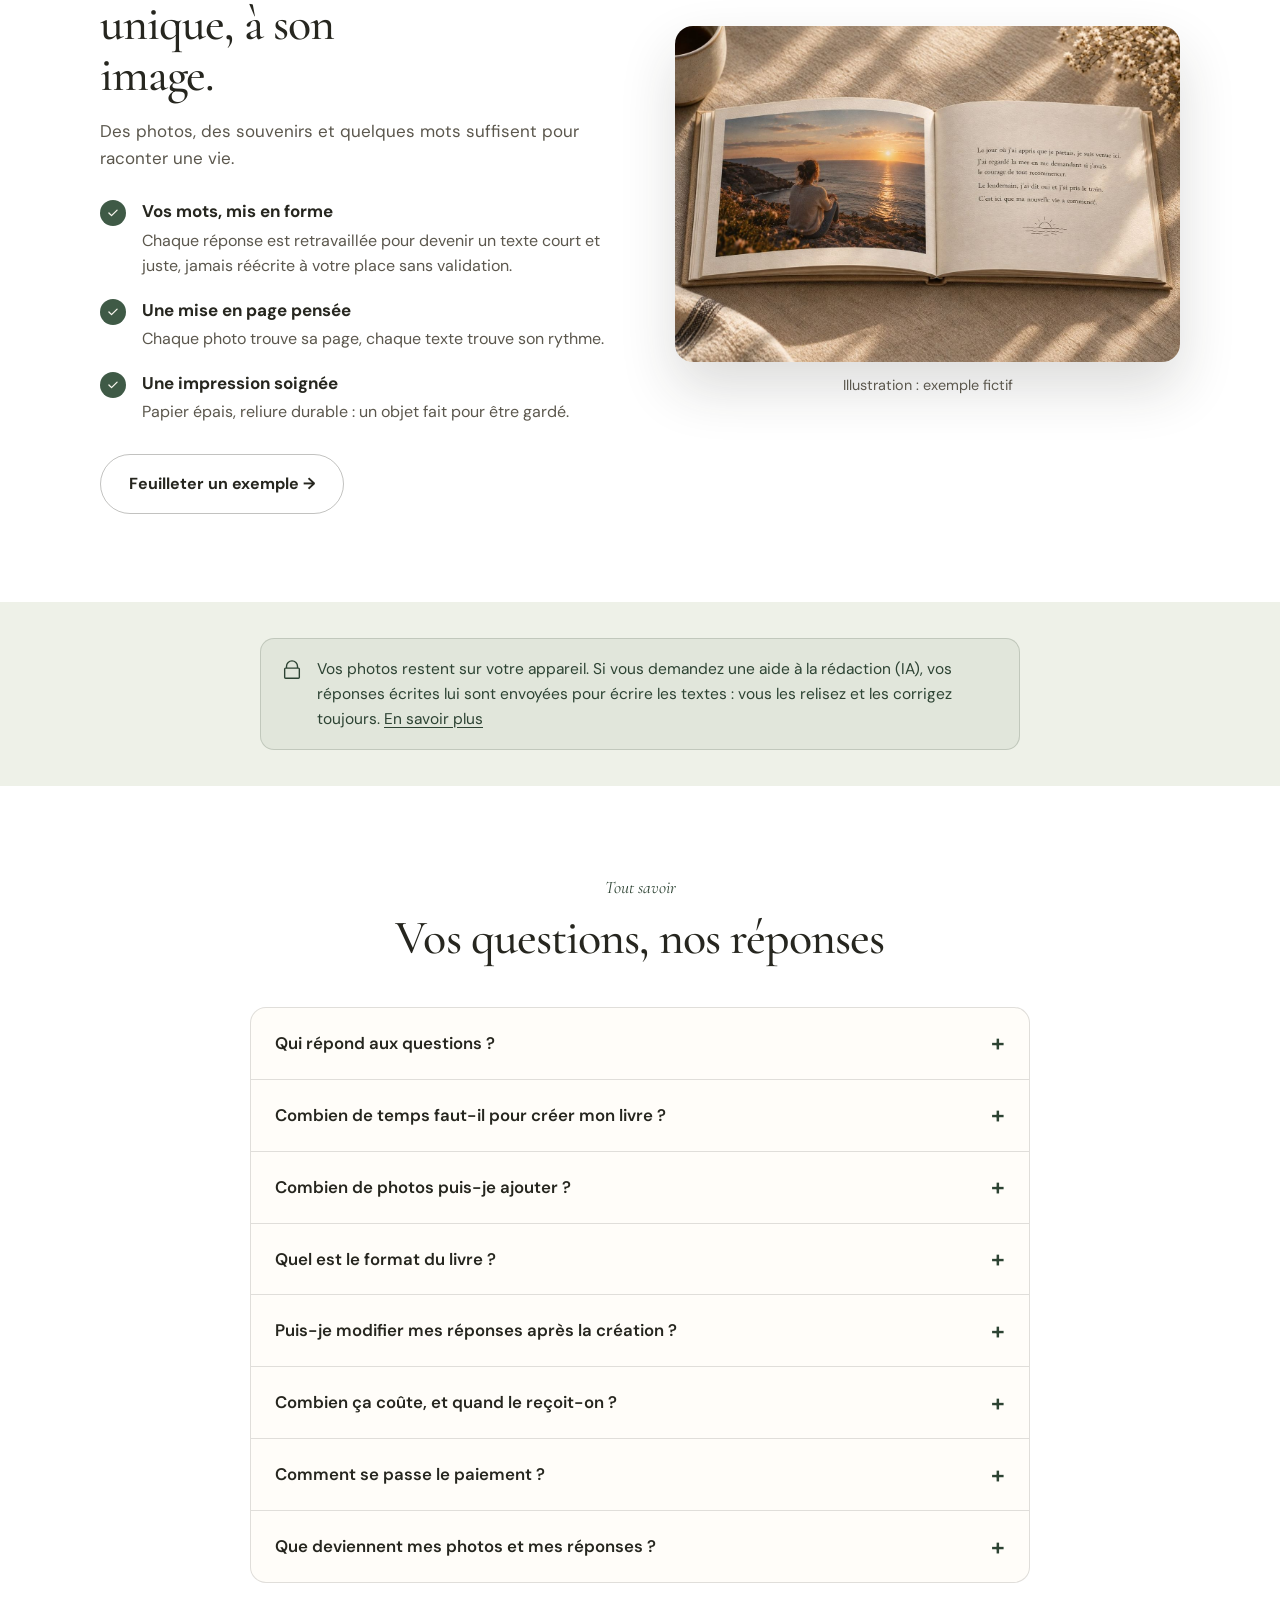
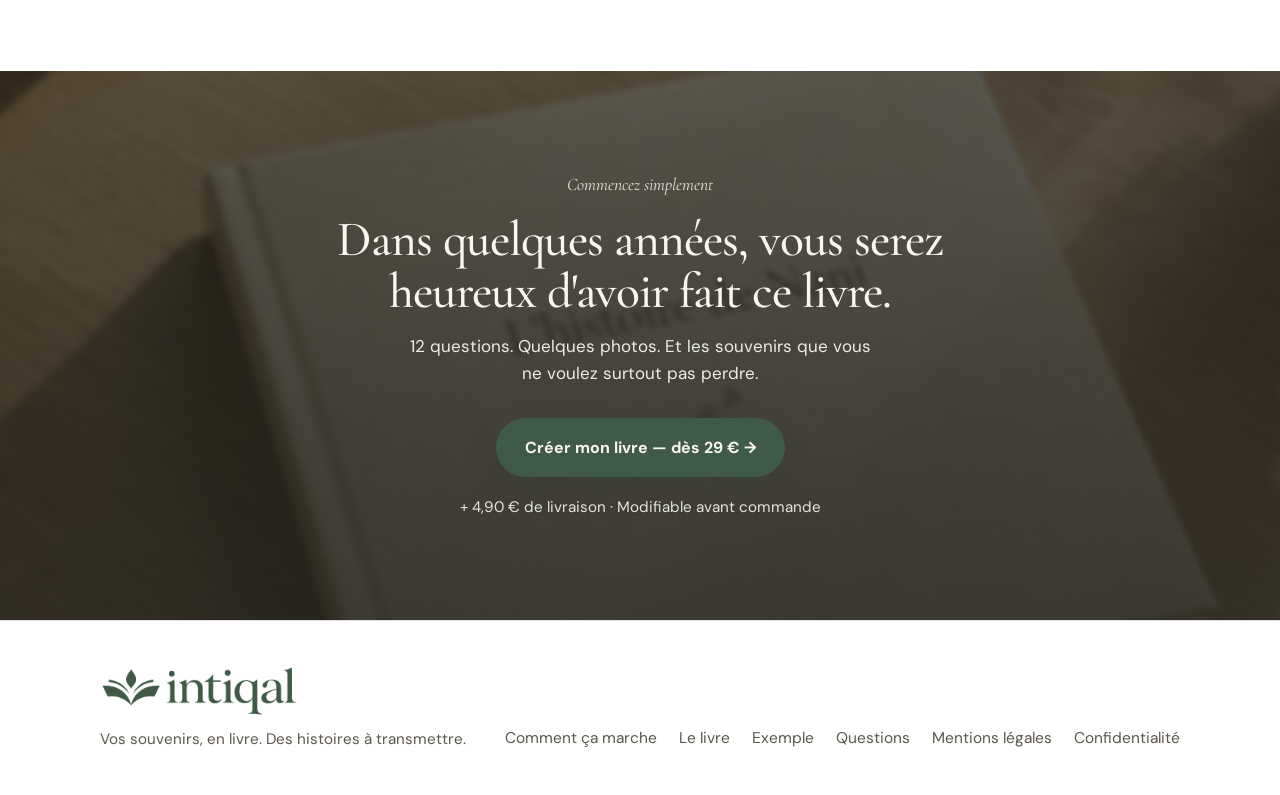
==== commit ff07bca2: "Accueil : retrait de la section 4 cartes, titres mobile" ====
--- a/index.html
+++ b/index.html
@@ -140,15 +140,8 @@
   <div class="art"><figure class="art-frame"><img src="assets/book-spread.jpg" width="1400" height="933" loading="lazy" alt="Double page ouverte : une photo au bord de la mer à gauche, quelques phrases de souvenir à droite"><figcaption>Illustration : exemple fictif</figcaption></figure></div>
 </div></section>
 
-<section class="section tint"><div class="wrap">
-  <div class="head"><div class="eyebrow">Une expérience volontairement simple</div><h2>Le cadeau est émotionnel. Le parcours, lui, doit être facile.</h2><p>Pas de compte à créer, pas de jargon. Chaque étape vous montre exactement ce qu'il reste à faire.</p></div>
-  <div class="cards">
-    <div class="card"><svg class="icon" viewBox="0 0 24 24"><path d="M4 20l1.2-4.2L16 5a2 2 0 0 1 2.8 0l.2.2a2 2 0 0 1 0 2.8L8.2 18.8 4 20Z"/></svg><h3>Des questions bien pensées</h3><p>Un fil conducteur simple, pour ne jamais se retrouver face à une page blanche.</p></div>
-    <div class="card"><svg class="icon" viewBox="0 0 24 24"><path d="M4 7h4l1.4-1.8h5.2L16 7h4a1 1 0 0 1 1 1v10a1 1 0 0 1-1 1H4a1 1 0 0 1-1-1V8a1 1 0 0 1 1-1Z"/><circle cx="12" cy="12.5" r="3"/></svg><h3>Des photos faciles à ajouter</h3><p>Vous choisissez vous-même les images qui racontent son histoire.</p></div>
-    <div class="card"><svg class="icon" viewBox="0 0 24 24"><path d="M12 3a9 9 0 1 0 0 18c1.4 0 1.9-1.4.9-2.4-.6-.6-.2-1.6.6-1.6H16a4 4 0 0 0 4-4c0-5.5-3.6-10-8-10Z"/><circle cx="7.5" cy="12" r=".9" fill="currentColor" stroke="none"/><circle cx="9.5" cy="8" r=".9" fill="currentColor" stroke="none"/><circle cx="14.5" cy="8" r=".9" fill="currentColor" stroke="none"/></svg><h3>Des univers élégants</h3><p>Quatre styles intemporels, pensés pour durer.</p></div>
-    <div class="card"><svg class="icon" viewBox="0 0 24 24"><path d="M3 16V7h11v9M14 10h4l3 3v3h-2M3 16a2 2 0 1 0 4 0M15 16a2 2 0 1 0 4 0"/></svg><h3>Une livraison soignée</h3><p>Imprimé et livré directement chez vous.</p></div>
-  </div>
-  <div class="notice"><svg class="icon" viewBox="0 0 24 24"><path d="M6 10V8a6 6 0 1 1 12 0v2M5 10h14a1 1 0 0 1 1 1v9a1 1 0 0 1-1 1H5a1 1 0 0 1-1-1v-9a1 1 0 0 1 1-1Z"/></svg><span>Vos photos restent sur votre appareil. Si vous demandez une aide à la rédaction (IA), vos réponses écrites lui sont envoyées pour écrire les textes : vous les relisez et les corrigez toujours. <a href="confidentialite.html" style="text-decoration:underline;text-underline-offset:3px">En savoir plus</a></span></div>
+<section class="section tint" style="padding:36px 0"><div class="wrap">
+  <div class="notice" style="margin-top:0"><svg class="icon" viewBox="0 0 24 24"><path d="M6 10V8a6 6 0 1 1 12 0v2M5 10h14a1 1 0 0 1 1 1v9a1 1 0 0 1-1 1H5a1 1 0 0 1-1-1v-9a1 1 0 0 1 1-1Z"/></svg><span>Vos photos restent sur votre appareil. Si vous demandez une aide à la rédaction (IA), vos réponses écrites lui sont envoyées pour écrire les textes : vous les relisez et les corrigez toujours. <a href="confidentialite.html" style="text-decoration:underline;text-underline-offset:3px">En savoir plus</a></span></div>
 </div></section>
 
 <section class="section" id="faq"><div class="wrap">
